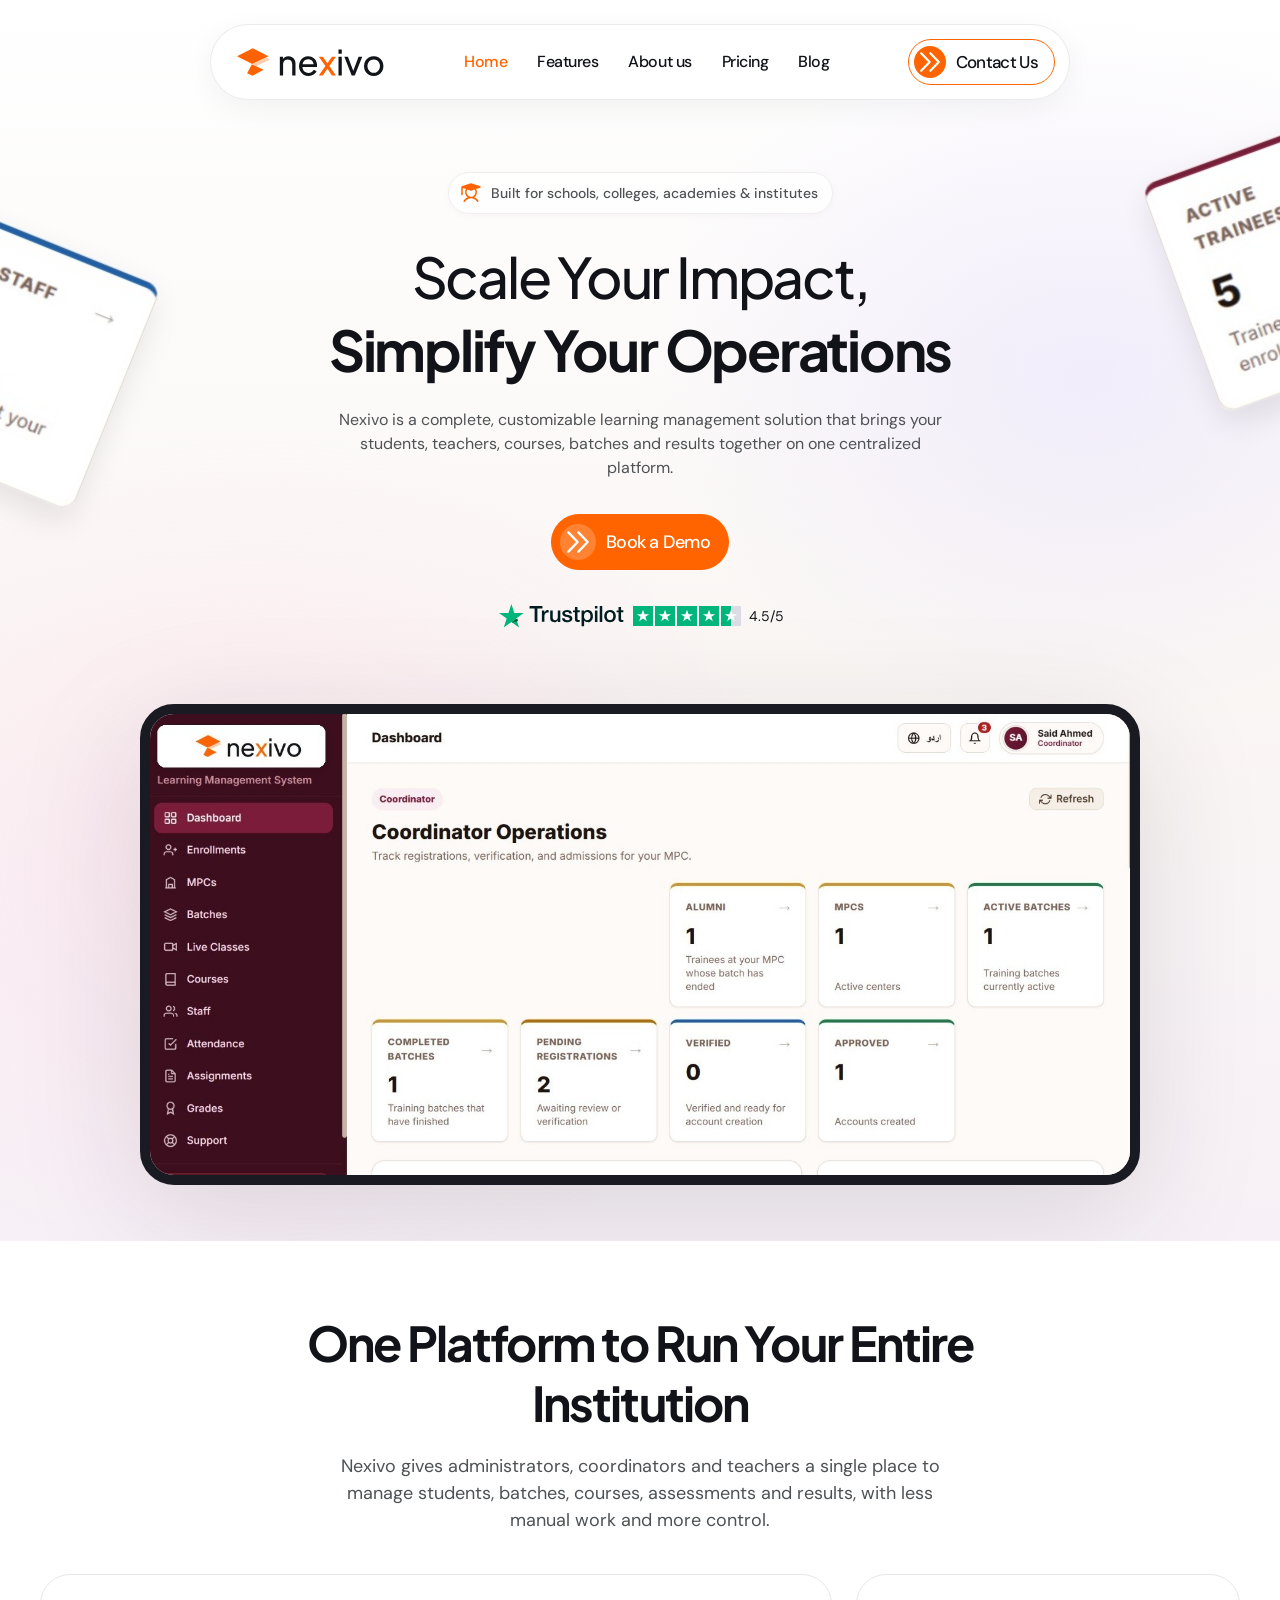
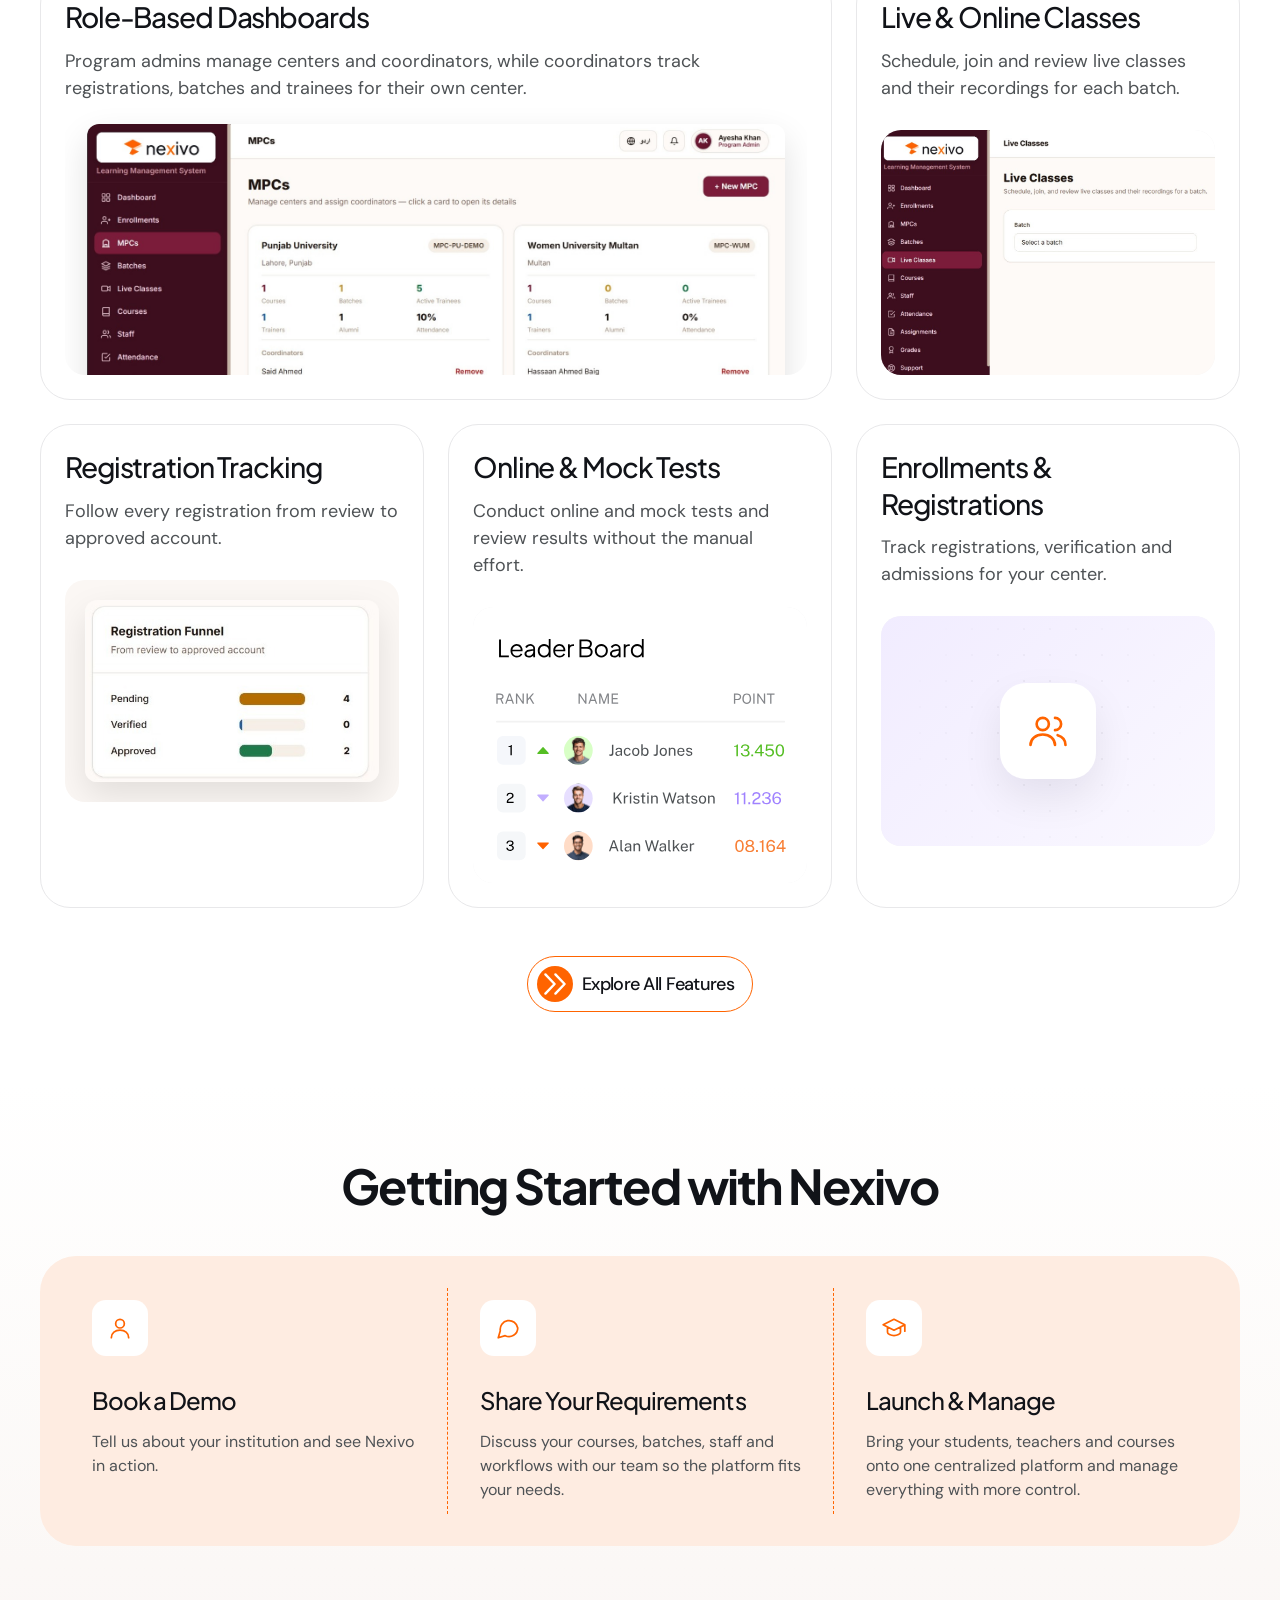
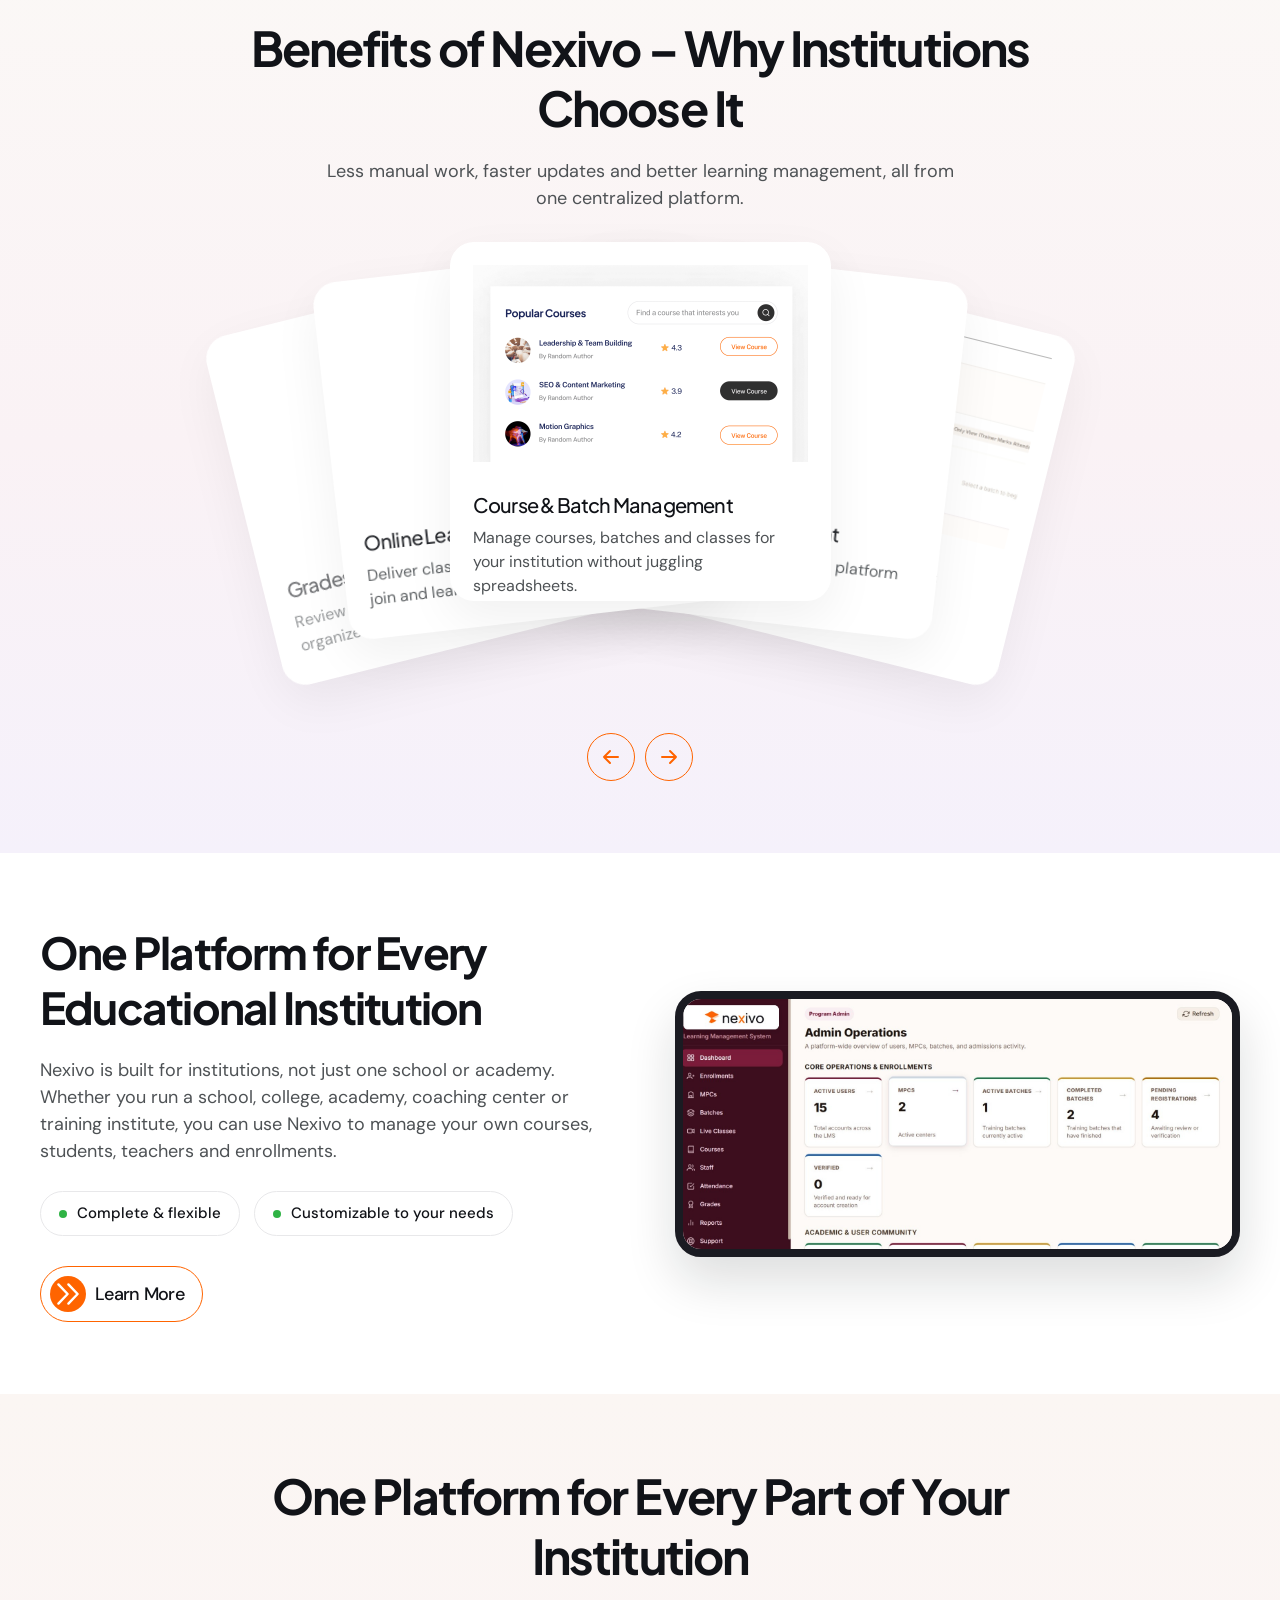
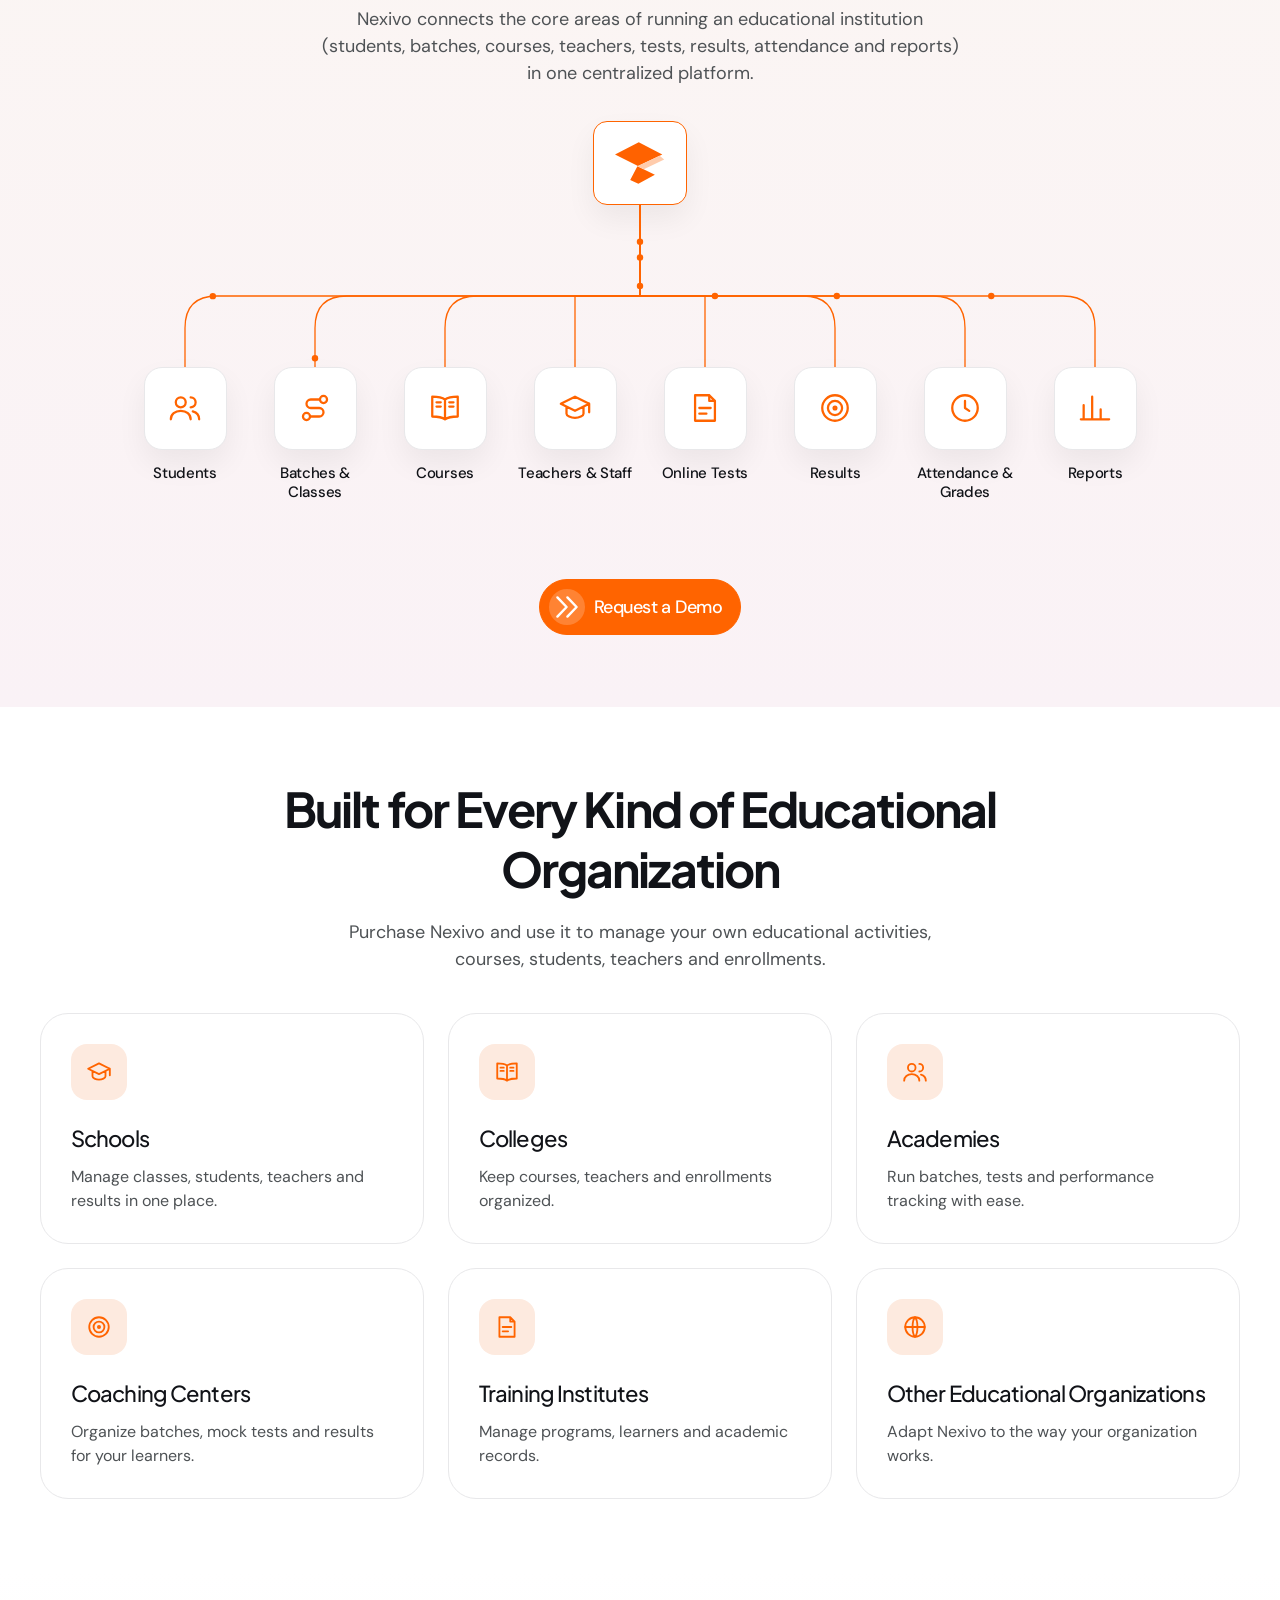
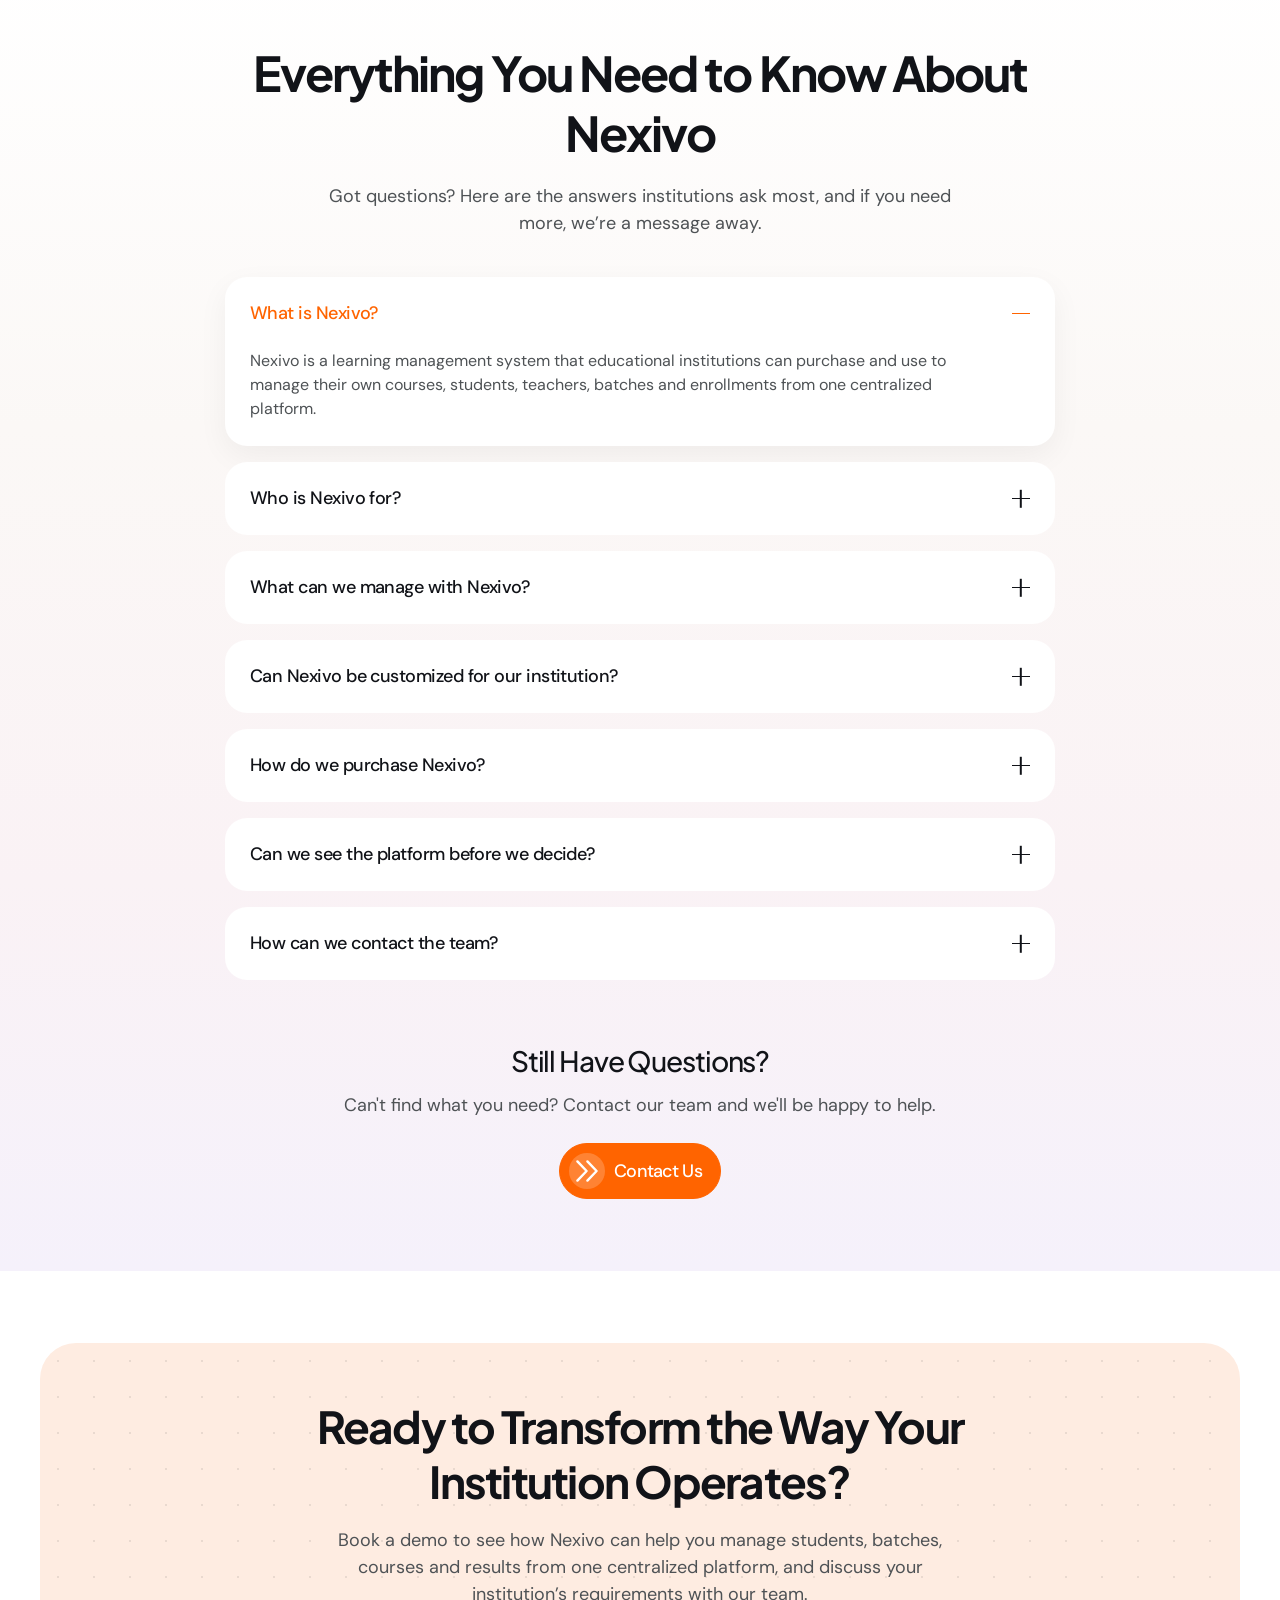
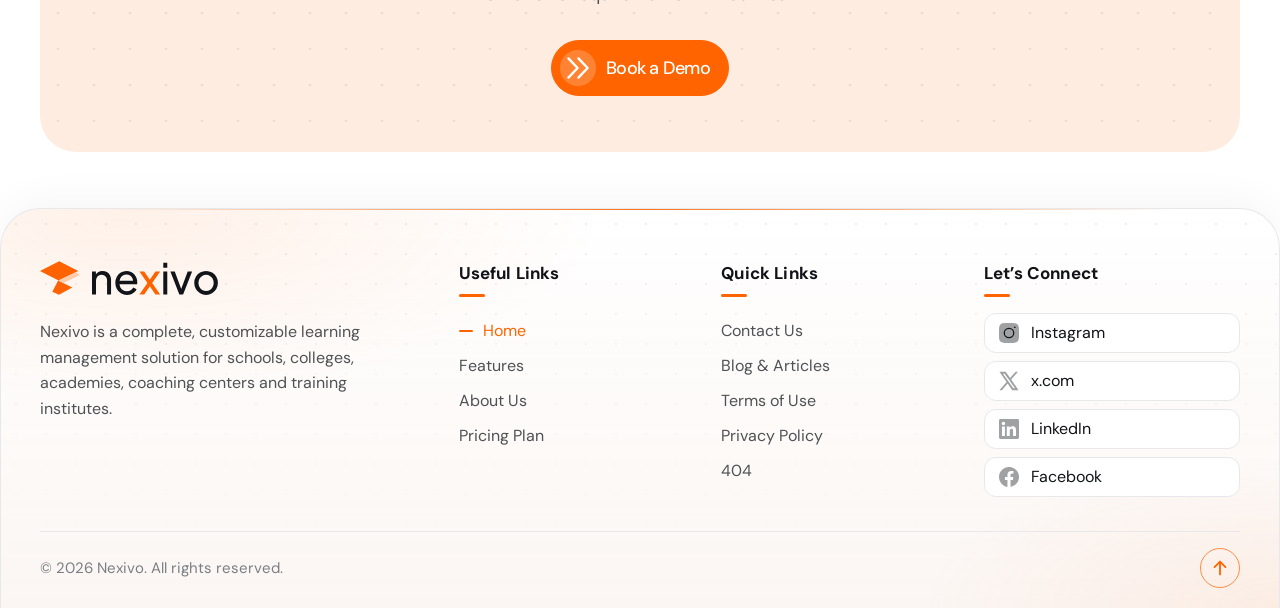
==== index.html @ 145646a5 "Nexivo: initial commit of the complete website Static marketing site for Nexivo (learning management" ====
<!doctype html>
<html lang="en"><head><meta charset="utf-8"><meta name="viewport" content="width=device-width,initial-scale=1">
<title>Nexivo – Learning Management System for Educational Institutions</title><meta name="description" content="Nexivo is a complete, customizable learning management solution for schools, colleges, academies, coaching centers and training institutes.">
<link rel="icon" href="assets/img/t5WQFF2XCSLbSkYCLJ6KuIdgEk.png">
<link rel="preload" href="assets/fonts/PlusJakartaSans.woff2" as="font" type="font/woff2" crossorigin>
<link rel="preload" href="assets/fonts/DMSans.woff2" as="font" type="font/woff2" crossorigin>
<link rel="stylesheet" href="css/style.css?v=1793197718"></head><body>
<header class="nav"><div class="nav-in">
<a class="logo" href="index.html" aria-label="Nexivo home"><img src="assets/img/nexivo-logo.svg" alt="Nexivo"  loading="lazy" decoding="async" style="height:28px"></a>
<nav class="menu" aria-label="Main"><a href="index.html" class="on">Home</a><a href="features.html" class="">Features</a><a href="about-us.html" class="">About us</a><a href="pricing.html" class="">Pricing</a><a href="blog.html" class="">Blog</a></nav>
<a class="btn btn-line btn-sm" href="contact-us.html"><span class="ic"><svg viewBox="2 2 12 12" fill="none" stroke="currentColor" stroke-width="1.2" stroke-linecap="round" stroke-linejoin="round"><path d="M3.2 3.2L7.8 8l-4.6 4.8M8.2 3.2L12.8 8l-4.6 4.8"/></svg></span><span class="lb">Contact Us</span></a>
<button class="burger" aria-label="Menu"><i></i><i></i><i></i></button></div></header>
<div class="mobile-menu"><a href="index.html">Home</a><a href="features.html">Features</a><a href="about-us.html">About us</a><a href="pricing.html">Pricing</a><a href="blog.html">Blog</a><a href="contact-us.html">Contact Us</a></div>
<main><section class="hero" style="padding-bottom:56px"><div class="bg-glow"></div>
<div class="float pf" aria-hidden="true"><img src="assets/img/card-staff.png" alt=""  loading="lazy" decoding="async" width=222 height=203 loading="eager"></div><div class="float ts" aria-hidden="true"><img src="assets/img/card-trainees.png" alt=""  loading="lazy" decoding="async" width=222 height=203 loading="eager"></div><div class="wrap" style="position:relative">
<div class="badge rv"><img src="assets/img/Gk7czzm7cwOzEeLGbWAxjNCKvhU.svg" alt=""  loading="lazy" decoding="async" >Built for schools, colleges, academies &amp; institutes</div>
<h1 class="h1 rv" style="--d:.08s">Scale Your Impact, <b>Simplify Your Operations</b></h1>
<p class="lead rv" style="--d:.16s">Nexivo is a complete, customizable learning management solution that brings your students, teachers, courses, batches and results together on one centralized platform.</p>
<a class="btn btn-fill rv" style="--d:.24s" href="contact-us.html"><span class="ic"><svg viewBox="2 2 12 12" fill="none" stroke="currentColor" stroke-width="1.2" stroke-linecap="round" stroke-linejoin="round"><path d="M3.2 3.2L7.8 8l-4.6 4.8M8.2 3.2L12.8 8l-4.6 4.8"/></svg></span><span class="lb">Book a Demo</span></a>
<div class="rate rv" style="--d:.3s"><div class="src"><img src="assets/img/YJtCU47chVmQ3xPPhIETzVubg.svg" alt="Trustpilot"  loading="lazy" decoding="async" ><span class="tp-stars" role="img" aria-label="Rated 4.5 out of 5"><svg viewBox="0 0 24 24" width="20" height="20" aria-hidden="true"><rect width="24" height="24" fill="#00B67A"/><path fill="#fff" d="M12 4.6l1.9 5.2h5.5l-4.5 3.2 1.7 5.3L12 15.1l-4.6 3.2 1.7-5.3-4.5-3.2h5.5z"/></svg><svg viewBox="0 0 24 24" width="20" height="20" aria-hidden="true"><rect width="24" height="24" fill="#00B67A"/><path fill="#fff" d="M12 4.6l1.9 5.2h5.5l-4.5 3.2 1.7 5.3L12 15.1l-4.6 3.2 1.7-5.3-4.5-3.2h5.5z"/></svg><svg viewBox="0 0 24 24" width="20" height="20" aria-hidden="true"><rect width="24" height="24" fill="#00B67A"/><path fill="#fff" d="M12 4.6l1.9 5.2h5.5l-4.5 3.2 1.7 5.3L12 15.1l-4.6 3.2 1.7-5.3-4.5-3.2h5.5z"/></svg><svg viewBox="0 0 24 24" width="20" height="20" aria-hidden="true"><rect width="24" height="24" fill="#00B67A"/><path fill="#fff" d="M12 4.6l1.9 5.2h5.5l-4.5 3.2 1.7 5.3L12 15.1l-4.6 3.2 1.7-5.3-4.5-3.2h5.5z"/></svg><svg viewBox="0 0 24 24" width="20" height="20" aria-hidden="true"><rect width="24" height="24" fill="#DCDCE6"/><rect width="12" height="24" fill="#00B67A"/><path fill="#fff" d="M12 4.6l1.9 5.2h5.5l-4.5 3.2 1.7 5.3L12 15.1l-4.6 3.2 1.7-5.3-4.5-3.2h5.5z"/></svg></span><span>4.5/5</span></div></div>
<div class="hero-visual rv rv-s" style="--d:.35s;margin-top:76px">
<div class="dash devframe"><img src="assets/img/nexivo-app-hero.jpg" alt="Nexivo coordinator dashboard"  loading="lazy" decoding="async" width=1592 height=750 loading="eager"></div>
</div></div></section><section class="sec"><div class="wrap"><div class="sec-head rv"><h2 class="h2">One Platform to Run Your Entire Institution</h2>
<p>Nexivo gives administrators, coordinators and teachers a single place to manage students, batches, courses, assessments and results, with less manual work and more control.</p></div>
<div class="bento">
<article class="fcard wide span-4 rv" style="display:flex;flex-direction:column;padding-right:24px"><div><h3>Role-Based Dashboards</h3><p>Program admins manage centers and coordinators, while coordinators track registrations, batches and trainees for their own center.</p></div>
<div class="shot dots wshot"><img src="assets/img/nexivo-mpcs.jpg" alt="Nexivo MPCs management screen"  loading="lazy" decoding="async" style="border-radius:12px 12px 0 0;box-shadow:0 14px 34px rgba(0,0,0,.12)"></div></article>
<article class="fcard span-2 rv" style="--d:.1s"><h3>Live &amp; Online Classes</h3><p>Schedule, join and review live classes and their recordings for each batch.</p><div class="shot"><img src="assets/img/nexivo-live.jpg" alt="Nexivo live classes screen"  loading="lazy" decoding="async" style="border-radius:14px"></div></article>
<article class="fcard span-2 rv"><h3>Registration Tracking</h3><p>Follow every registration from review to approved account.</p><div class="shot" style="display:grid;place-items:center;background:#fbf7f4;padding:20px"><img src="assets/img/nexivo-analytics-card.jpg" alt="Nexivo registration funnel"  loading="lazy" decoding="async" style="width:100%;border-radius:12px;box-shadow:0 14px 34px rgba(0,0,0,.10)"></div></article>
<article class="fcard span-2 rv" style="--d:.1s"><h3>Online &amp; Mock Tests</h3><p>Conduct online and mock tests and review results without the manual effort.</p><div class="shot"><img src="assets/img/oLnsEYtoZGWR36JYDNFRloPgYg.svg" alt="Test results"  loading="lazy" decoding="async" ></div></article>
<article class="fcard span-2 rv" style="--d:.2s"><h3>Enrollments &amp; Registrations</h3><p>Track registrations, verification and admissions for your center.</p><div class="shot" style="padding:0;overflow:hidden"><div class="vpanel h2"><span class="vp-tile"><svg viewBox="0 0 24 24"><circle cx="9" cy="8" r="3.5"/><path d="M2 20c0-3.5 3-6 7-6s7 2.5 7 6M16 4.5a3.5 3.5 0 010 7M22 20c0-2.8-1.8-4.8-4.5-5.6"/></svg></span></div></div></article>
</div><div class="center-cta rv"><a class="btn btn-line" href="features.html"><span class="ic"><svg viewBox="2 2 12 12" fill="none" stroke="currentColor" stroke-width="1.2" stroke-linecap="round" stroke-linejoin="round"><path d="M3.2 3.2L7.8 8l-4.6 4.8M8.2 3.2L12.8 8l-4.6 4.8"/></svg></span><span class="lb">Explore All Features</span></a></div></div></section><section class="sec grad-bg"><div class="wrap"><div class="sec-head rv"><h2 class="h2">Getting Started with Nexivo</h2></div>
<div class="steps rv">
<div class="step"><div class="ico"><svg viewBox="0 0 24 24"><circle cx="12" cy="8" r="4"/><path d="M4 21c0-4.4 3.6-7 8-7s8 2.6 8 7"/></svg></div><h3>Book a Demo</h3><p>Tell us about your institution and see Nexivo in action.</p></div>
<div class="step"><div class="ico"><svg viewBox="0 0 24 24"><path d="M21 12a8 8 0 01-11.6 7.1L3 21l1.9-6.4A8 8 0 1121 12z"/></svg></div><h3>Share Your Requirements</h3><p>Discuss your courses, batches, staff and workflows with our team so the platform fits your needs.</p></div>
<div class="step"><div class="ico"><svg viewBox="0 0 24 24"><path d="M2 9l10-5 10 5-10 5zM6 11.5V16c0 1.5 3 3 6 3s6-1.5 6-3v-4.5M22 9v6"/></svg></div><h3>Launch &amp; Manage</h3><p>Bring your students, teachers and courses onto one centralized platform and manage everything with more control.</p></div></div></div>
<div class="wrap" style="margin-top:72px"><div class="sec-head rv" style="margin-bottom:30px"><h2 class="h2">Benefits of Nexivo – Why Institutions Choose It</h2>
<p>Less manual work, faster updates and better learning management, all from one centralized platform.</p></div>
<div class="stack rv">
<div class="scard"><div class="im"><img src="assets/img/zDhZ8KbeQ6qGAA2YvwrRXLgPItM.png" alt="Course management"  loading="lazy" decoding="async" ></div><h3>Course &amp; Batch Management</h3><p>Manage courses, batches and classes for your institution without juggling spreadsheets.</p></div>
<div class="scard"><div class="im"><img src="assets/img/nexivo-staff.jpg" alt="Nexivo staff management screen"  loading="lazy" decoding="async" ></div><h3>Teacher &amp; Staff Management</h3><p>Manage coordinators, trainers and platform roles from one screen.</p></div>
<div class="scard"><div class="im"><img src="assets/img/nexivo-attendance.jpg" alt="Nexivo attendance screen"  loading="lazy" decoding="async" ></div><h3>Organized Attendance Records</h3><p>Review batch session attendance and records without the paperwork.</p></div>
<div class="scard"><div class="im"><img src="assets/img/nexivo-grades.jpg" alt="Nexivo grades screen"  loading="lazy" decoding="async" ></div><h3>Grades &amp; Results</h3><p>Review and assign grades and keep results organized for every trainee.</p></div>
<div class="scard"><div class="im"><img src="assets/img/mSuIihpnxSuTCdnMzttcEpKMp2c.png" alt="Online class"  loading="lazy" decoding="async" ></div><h3>Online Learning &amp; Live Classes</h3><p>Deliver classes online so your learners can join and learn from anywhere.</p></div></div>
<div class="arrows rv"><button class="arr prev" aria-label="Previous"><svg viewBox="0 0 24 24" fill="none" stroke="currentColor" stroke-width="2" stroke-linecap="round" stroke-linejoin="round"><path d="M19 12H5M11 6l-6 6 6 6"/></svg></button><button class="arr next" aria-label="Next"><svg viewBox="0 0 24 24" fill="none" stroke="currentColor" stroke-width="2" stroke-linecap="round" stroke-linejoin="round"><path d="M5 12h14M13 6l6 6-6 6"/></svg></button></div></div></section><section class="sec"><div class="wrap"><div class="about">
<div class="rv rv-l"><h2 class="h2" style="font-size:44px">One Platform for Every Educational Institution</h2>
<p>Nexivo is built for institutions, not just one school or academy. Whether you run a school, college, academy, coaching center or training institute, you can use Nexivo to manage your own courses, students, teachers and enrollments.</p>
<div class="pills"><span class="pill"><i></i>Complete &amp; flexible</span><span class="pill"><i></i>Customizable to your needs</span></div>
<a class="btn btn-line" href="about-us.html"><span class="ic"><svg viewBox="2 2 12 12" fill="none" stroke="currentColor" stroke-width="1.2" stroke-linecap="round" stroke-linejoin="round"><path d="M3.2 3.2L7.8 8l-4.6 4.8M8.2 3.2L12.8 8l-4.6 4.8"/></svg></span><span class="lb">Learn More</span></a></div>
<div class="photo rv rv-r" style="aspect-ratio:auto;border:8px solid #1a1b22;border-radius:26px;box-shadow:0 24px 50px rgba(17,19,24,.14);background:#fff"><img src="assets/img/nexivo-admin.jpg" alt="Nexivo admin operations dashboard"  loading="lazy" decoding="async" width=1592 height=724 style="height:auto"></div></div></div></section><section class="sec integ"><div class="wrap"><div class="sec-head rv" style="margin-bottom:10px"><h2 class="h2">One Platform for Every Part of Your Institution</h2>
<p>Nexivo connects the core areas of running an educational institution (students, batches, courses, teachers, tests, results, attendance and reports) in one centralized platform.</p></div>
<div class="tree rv"><div class="tree-stage"><div class="hub"><img src="assets/img/nexivo-icon.svg" alt="Nexivo"  loading="lazy" decoding="async" ></div>
<svg class="tlines" viewBox="0 0 1000 162" width="1000" height="162" aria-hidden="true"><path class="tl" pathLength="1" d="M500 0V91H77Q45 91 45 123V162"/><path class="tl" pathLength="1" d="M500 0V91H207Q175 91 175 123V162"/><path class="tl" pathLength="1" d="M500 0V91H337Q305 91 305 123V162"/><path class="tl" pathLength="1" d="M500 0V91H435V162"/><path class="tl" pathLength="1" d="M500 0V91H565V162"/><path class="tl" pathLength="1" d="M500 0V91H663Q695 91 695 123V162"/><path class="tl" pathLength="1" d="M500 0V91H793Q825 91 825 123V162"/><path class="tl" pathLength="1" d="M500 0V91H923Q955 91 955 123V162"/><circle r="3.2" fill="#ff6400"><animateMotion dur="3.6s" begin="-0.00s" repeatCount="indefinite" path="M500 0V91H77Q45 91 45 123V162"/></circle><circle r="3.2" fill="#ff6400"><animateMotion dur="3.6s" begin="-0.45s" repeatCount="indefinite" path="M500 0V91H207Q175 91 175 123V162"/></circle><circle r="3.2" fill="#ff6400"><animateMotion dur="3.6s" begin="-0.90s" repeatCount="indefinite" path="M500 0V91H337Q305 91 305 123V162"/></circle><circle r="3.2" fill="#ff6400"><animateMotion dur="3.6s" begin="-1.35s" repeatCount="indefinite" path="M500 0V91H435V162"/></circle><circle r="3.2" fill="#ff6400"><animateMotion dur="3.6s" begin="-1.80s" repeatCount="indefinite" path="M500 0V91H565V162"/></circle><circle r="3.2" fill="#ff6400"><animateMotion dur="3.6s" begin="-2.25s" repeatCount="indefinite" path="M500 0V91H663Q695 91 695 123V162"/></circle><circle r="3.2" fill="#ff6400"><animateMotion dur="3.6s" begin="-2.70s" repeatCount="indefinite" path="M500 0V91H793Q825 91 825 123V162"/></circle><circle r="3.2" fill="#ff6400"><animateMotion dur="3.6s" begin="-3.15s" repeatCount="indefinite" path="M500 0V91H923Q955 91 955 123V162"/></circle></svg><div class="tn" style="left:3.5px"><div class="tt"><svg viewBox="0 0 24 24"><circle cx="9" cy="8" r="3.5"/><path d="M2 20c0-3.5 3-6 7-6s7 2.5 7 6M16 4.5a3.5 3.5 0 010 7M22 20c0-2.8-1.8-4.8-4.5-5.6"/></svg></div><span>Students</span></div><div class="tn" style="left:133.5px"><div class="tt"><svg viewBox="0 0 24 24"><circle cx="6" cy="18" r="2.5"/><circle cx="18" cy="6" r="2.5"/><path d="M8.5 18H15a3 3 0 000-6H9a3 3 0 010-6h6.5"/></svg></div><span>Batches & Classes</span></div><div class="tn" style="left:263.5px"><div class="tt"><svg viewBox="0 0 24 24"><path d="M12 6c-2-1.5-5-2-9-2v14c4 0 7 .5 9 2 2-1.5 5-2 9-2V4c-4 0-7 .5-9 2zM12 6v14M6 8h3M6 11h3M15 8h3M15 11h3"/></svg></div><span>Courses</span></div><div class="tn" style="left:393.5px"><div class="tt"><svg viewBox="0 0 24 24"><path d="M2 9l10-5 10 5-10 5zM6 11.5V16c0 1.5 3 3 6 3s6-1.5 6-3v-4.5M22 9v6"/></svg></div><span>Teachers & Staff</span></div><div class="tn" style="left:523.5px"><div class="tt"><svg viewBox="0 0 24 24"><path d="M5 3h10l4 4v14H5zM15 3v4h4M8 12h8M8 16h5"/></svg></div><span>Online Tests</span></div><div class="tn" style="left:653.5px"><div class="tt"><svg viewBox="0 0 24 24"><circle cx="12" cy="12" r="9"/><circle cx="12" cy="12" r="5"/><circle cx="12" cy="12" r="1"/></svg></div><span>Results</span></div><div class="tn" style="left:783.5px"><div class="tt"><svg viewBox="0 0 24 24"><circle cx="12" cy="12" r="9"/><path d="M12 7v5l3 2"/></svg></div><span>Attendance & Grades</span></div><div class="tn" style="left:913.5px"><div class="tt"><svg viewBox="0 0 24 24"><path d="M4 20V10M10 20V4M16 20v-7M22 20H2"/></svg></div><span>Reports</span></div></div></div>
<div class="center-cta rv"><a class="btn btn-fill" href="contact-us.html"><span class="ic"><svg viewBox="2 2 12 12" fill="none" stroke="currentColor" stroke-width="1.2" stroke-linecap="round" stroke-linejoin="round"><path d="M3.2 3.2L7.8 8l-4.6 4.8M8.2 3.2L12.8 8l-4.6 4.8"/></svg></span><span class="lb">Request a Demo</span></a></div></div></section><section class="sec"><div class="wrap"><div class="sec-head rv"><h2 class="h2">Built for Every Kind of Educational Organization</h2>
<p>Purchase Nexivo and use it to manage your own educational activities, courses, students, teachers and enrollments.</p></div><div class="frow"><article class="fbox rv" style="--d:0.0s"><div class="ico"><svg viewBox="0 0 24 24"><path d="M2 9l10-5 10 5-10 5zM6 11.5V16c0 1.5 3 3 6 3s6-1.5 6-3v-4.5M22 9v6"/></svg></div><h3>Schools</h3><p>Manage classes, students, teachers and results in one place.</p></article><article class="fbox rv" style="--d:0.08s"><div class="ico"><svg viewBox="0 0 24 24"><path d="M12 6c-2-1.5-5-2-9-2v14c4 0 7 .5 9 2 2-1.5 5-2 9-2V4c-4 0-7 .5-9 2zM12 6v14M6 8h3M6 11h3M15 8h3M15 11h3"/></svg></div><h3>Colleges</h3><p>Keep courses, teachers and enrollments organized.</p></article><article class="fbox rv" style="--d:0.16s"><div class="ico"><svg viewBox="0 0 24 24"><circle cx="9" cy="8" r="3.5"/><path d="M2 20c0-3.5 3-6 7-6s7 2.5 7 6M16 4.5a3.5 3.5 0 010 7M22 20c0-2.8-1.8-4.8-4.5-5.6"/></svg></div><h3>Academies</h3><p>Run batches, tests and performance tracking with ease.</p></article><article class="fbox rv" style="--d:0.0s"><div class="ico"><svg viewBox="0 0 24 24"><circle cx="12" cy="12" r="9"/><circle cx="12" cy="12" r="5"/><circle cx="12" cy="12" r="1"/></svg></div><h3>Coaching Centers</h3><p>Organize batches, mock tests and results for your learners.</p></article><article class="fbox rv" style="--d:0.08s"><div class="ico"><svg viewBox="0 0 24 24"><path d="M5 3h10l4 4v14H5zM15 3v4h4M8 12h8M8 16h5"/></svg></div><h3>Training Institutes</h3><p>Manage programs, learners and academic records.</p></article><article class="fbox rv" style="--d:0.16s"><div class="ico"><svg viewBox="0 0 24 24"><circle cx="12" cy="12" r="9"/><path d="M3 12h18M12 3c3 3 3 15 0 18M12 3c-3 3-3 15 0 18"/></svg></div><h3>Other Educational Organizations</h3><p>Adapt Nexivo to the way your organization works.</p></article></div></div></section><section class="sec grad-bg"><div class="wrap"><div class="sec-head rv"><h2 class="h2">Everything You Need to Know About Nexivo</h2>
<p>Got questions? Here are the answers institutions ask most, and if you need more, we’re a message away.</p></div>
<div class="faq"><div class="qa open rv" style="--d:0.0s"><button aria-expanded="true">What is Nexivo?<span class="pm"></span></button><div class="ans"><div><p>Nexivo is a learning management system that educational institutions can purchase and use to manage their own courses, students, teachers, batches and enrollments from one centralized platform.</p></div></div></div><div class="qa rv" style="--d:0.05s"><button aria-expanded="false">Who is Nexivo for?<span class="pm"></span></button><div class="ans"><div><p>Schools, colleges, academies, coaching centers, training institutes and other educational organizations. Each institution uses Nexivo to manage its own educational activities.</p></div></div></div><div class="qa rv" style="--d:0.1s"><button aria-expanded="false">What can we manage with Nexivo?<span class="pm"></span></button><div class="ans"><div><p>Student management, batch and class management, courses, teachers and staff, online and mock tests, results and performance tracking, attendance, grades and organized academic records, all from one dashboard.</p></div></div></div><div class="qa rv" style="--d:0.15000000000000002s"><button aria-expanded="false">Can Nexivo be customized for our institution?<span class="pm"></span></button><div class="ans"><div><p>Nexivo is designed to be flexible. Book a demo and tell us about your requirements, and our team will discuss how the platform can fit the way your institution works.</p></div></div></div><div class="qa rv" style="--d:0.2s"><button aria-expanded="false">How do we purchase Nexivo?<span class="pm"></span></button><div class="ans"><div><p>Get in touch through the contact page to book a demo. Once we understand your requirements, our team will walk you through the next steps to get your institution started.</p></div></div></div><div class="qa rv" style="--d:0.25s"><button aria-expanded="false">Can we see the platform before we decide?<span class="pm"></span></button><div class="ans"><div><p>Yes. Book a demo and we will show you the platform and answer your questions.</p></div></div></div><div class="qa rv" style="--d:0.30000000000000004s"><button aria-expanded="false">How can we contact the team?<span class="pm"></span></button><div class="ans"><div><p>Use the contact page to send us your questions or request a demo, and our team will get back to you.</p></div></div></div></div><div class="faq-more rv"><h3>Still Have Questions?</h3><p>Can't find what you need? Contact our team and we'll be happy to help.</p>
<a class="btn btn-fill" href="contact-us.html"><span class="ic"><svg viewBox="2 2 12 12" fill="none" stroke="currentColor" stroke-width="1.2" stroke-linecap="round" stroke-linejoin="round"><path d="M3.2 3.2L7.8 8l-4.6 4.8M8.2 3.2L12.8 8l-4.6 4.8"/></svg></span><span class="lb">Contact Us</span></a></div></div></section><section class="sec" style="padding-bottom:0"><div class="cta"><div class="cta-box rv">
<h2>Ready to Transform the Way Your Institution Operates?</h2>
<p>Book a demo to see how Nexivo can help you manage students, batches, courses and results from one centralized platform, and discuss your institution’s requirements with our team.</p>
<a class="btn btn-fill" href="contact-us.html"><span class="ic"><svg viewBox="2 2 12 12" fill="none" stroke="currentColor" stroke-width="1.2" stroke-linecap="round" stroke-linejoin="round"><path d="M3.2 3.2L7.8 8l-4.6 4.8M8.2 3.2L12.8 8l-4.6 4.8"/></svg></span><span class="lb">Book a Demo</span></a>
</div></div></section></main>
<footer class="foot" id="top-footer"><div class="wrap"><div class="foot-top">
<div class="fb rv"><a class="logo" href="index.html"><img src="assets/img/nexivo-logo.svg" alt="Nexivo"  loading="lazy" decoding="async" ></a>
<p>Nexivo is a complete, customizable learning management solution for schools, colleges, academies, coaching centers and training institutes.</p></div>
<div class="rv" style="--d:.08s"><h4>Useful Links</h4><ul><li><a href="index.html" class="on">Home</a></li><li><a href="features.html" class="">Features</a></li><li><a href="about-us.html" class="">About Us</a></li><li><a href="pricing.html" class="">Pricing Plan</a></li></ul></div>
<div class="rv" style="--d:.16s"><h4>Quick Links</h4><ul><li><a href="contact-us.html" class="">Contact Us</a></li><li><a href="blog.html" class="">Blog & Articles</a></li><li><a href="terms-of-use.html" class="">Terms of Use</a></li><li><a href="privacy-policy.html" class="">Privacy Policy</a></li><li><a href="404.html" class="">404</a></li></ul></div>
<div class="rv" style="--d:.24s"><h4>Let’s Connect</h4><ul class="soc"><li><a href="#" aria-label="Instagram"><img src="assets/img/gN3zRJ2if0XmUwlsvkjmn3Qb0.svg" alt=""  width=20 height=20 loading="lazy" decoding="async" >Instagram</a></li><li><a href="#" aria-label="x.com"><img src="assets/img/qFQLrwy2LQwiQsYewoLRIvcwCgU.svg" alt=""  width=20 height=20 loading="lazy" decoding="async" >x.com</a></li><li><a href="#" aria-label="LinkedIn"><img src="assets/img/DVeOb1eqYJJ5sqZqpBb42ALKE.svg" alt=""  width=20 height=20 loading="lazy" decoding="async" >LinkedIn</a></li><li><a href="#" aria-label="Facebook"><img src="assets/img/Y5nB02Dtnt6itSCLVH7ugawaGIE.svg" alt=""  width=20 height=20 loading="lazy" decoding="async" >Facebook</a></li></ul></div></div>
<div class="foot-bar rv" style="--d:.3s"><p>© 2026 Nexivo. All rights reserved.</p>
<a class="totop" href="#" aria-label="Back to top"><svg viewBox="0 0 24 24" fill="none" stroke="currentColor" stroke-width="2" stroke-linecap="round" stroke-linejoin="round"><path d="M12 19V5M6 11l6-6 6 6"/></svg></a></div></div></footer>
<script src="js/main.js?v=1793197718"></script></body></html>
---- css/style.css ----
@font-face{font-family:"Plus Jakarta Sans";src:url(../assets/fonts/PlusJakartaSans.woff2) format("woff2");font-weight:200 800;font-display:swap}
@font-face{font-family:"DM Sans";src:url(../assets/fonts/DMSans.woff2) format("woff2");font-weight:100 1000;font-display:swap}

:root{
  --ink:#111318;--gray:#4e5255;--muted:#7b7f84;--orange:#ff6400;--orange-soft:#fdeadf;--peach:#feece1;
  --line:#e8e8ea;--white:#fff;--dark:#14151b;
  --head:"Plus Jakarta Sans",sans-serif;--body:"DM Sans",sans-serif;
  --ease:cubic-bezier(.44,0,.56,1);
}
*{box-sizing:border-box;margin:0;padding:0}
html{overflow-x:clip;scroll-behavior:smooth;-webkit-text-size-adjust:100%}
body{font-family:var(--body);color:var(--ink);background:#fff;font-size:18px;line-height:1.5;overflow-x:hidden}
img,svg{display:block;max-width:100%}
a{color:inherit;text-decoration:none}
button,input,select,textarea{font:inherit;color:inherit}
ul{list-style:none}
.wrap{width:100%;max-width:1264px;margin:0 auto;padding:0 32px}

/* ---------- type ---------- */
h1,h2,h3,h4{font-family:var(--head);font-weight:500;letter-spacing:-.04em;color:var(--ink)}
.h1{font-size:56px;line-height:1.3}
.h1 b{font-weight:700;display:block}
.h2{font-size:48px;line-height:1.25;font-weight:700}
.h3{font-size:28px;line-height:1.3;font-weight:500}
.lead{font-size:18px;line-height:1.5;color:var(--gray);max-width:640px;margin:0 auto}
.center{text-align:center}
.grad-bg{background:linear-gradient(180deg,#fff 0%,#fbf8f6 35%,#faf2f5 70%,#f5f1fb 100%)}

/* ---------- header ---------- */
.nav{position:fixed;top:24px;left:0;right:0;z-index:50;display:flex;justify-content:center;padding:0 16px;transition:transform .45s var(--ease)}
.nav.hide{transform:translateY(-140%)}
.nav-in{display:flex;align-items:center;justify-content:space-between;width:100%;max-width:860px;height:76px;padding:0 14px 0 26px;border-radius:100px;background:rgba(255,255,255,.82);backdrop-filter:blur(14px);-webkit-backdrop-filter:blur(14px);border:1px solid rgba(232,232,234,.9);box-shadow:0 8px 30px rgba(17,19,24,.05)}
.logo img{height:28px;width:auto}
.menu{display:flex;gap:30px}
.menu a{font-size:16px;font-weight:500;letter-spacing:-.03em;color:var(--ink);position:relative;transition:color .25s}
.menu a:hover,.menu a.on{color:var(--orange)}
.burger{display:none;width:44px;height:44px;border-radius:50%;border:1px solid var(--line);background:#fff;cursor:pointer;align-items:center;justify-content:center;flex-direction:column;gap:5px}
.burger i{display:block;width:18px;height:2px;background:var(--ink);border-radius:2px;transition:transform .3s,opacity .3s}
.burger.open i:nth-child(1){transform:translateY(7px) rotate(45deg)}
.burger.open i:nth-child(2){opacity:0}
.burger.open i:nth-child(3){transform:translateY(-7px) rotate(-45deg)}
.mobile-menu{position:fixed;inset:0;z-index:40;background:rgba(255,255,255,.97);display:flex;flex-direction:column;align-items:center;justify-content:center;gap:26px;opacity:0;pointer-events:none;transition:opacity .3s}
.mobile-menu.open{opacity:1;pointer-events:auto}
.mobile-menu a{font-family:var(--head);font-size:28px;font-weight:500;letter-spacing:-.04em}

/* ---------- buttons ---------- */
/* Hover: the orange circle glides from the left edge to the right edge while the label slides the other way,
   background/border/text colours cross-fade. Un-hover plays the exact reverse (same duration + easing). */
.btn{--c:36px;--o:10px;--g:8px;--pr:18px;--t:.4s;position:relative;display:inline-flex;align-items:center;height:56px;padding:0 var(--pr) 0 calc(var(--o) + var(--c) + var(--g));border-radius:100px;border:1.5px solid var(--orange);background:#fff;color:var(--ink);font-size:18px;font-weight:500;letter-spacing:-.04em;line-height:1;cursor:pointer;overflow:hidden;white-space:nowrap;-webkit-tap-highlight-color:transparent;transition:background-color var(--t) var(--ease),border-color var(--t) var(--ease),color var(--t) var(--ease)}
.btn .ic{position:absolute;z-index:2;left:calc(var(--o) - 1.5px);top:50%;width:var(--c);height:var(--c);margin-top:calc(var(--c) / -2);border-radius:50%;display:grid;place-items:center;background:var(--orange);color:#fff;transition:left var(--t) var(--ease),background-color var(--t) var(--ease)}
.btn .ic svg{display:block;width:24px;height:24px;flex:none}
.btn .lb{display:block;transition:transform var(--t) var(--ease)}
.btn:hover .ic,.btn:focus-visible .ic{left:calc(100% + 1.5px - var(--o) - var(--c))}
.btn:hover .lb,.btn:focus-visible .lb{transform:translateX(calc(var(--pr) - var(--o) - var(--c) - var(--g)))}
.btn:focus-visible{outline:0}
.btn-line:hover,.btn-line:focus-visible{background:var(--ink);border-color:var(--ink);color:#fff}
.btn-fill{background:var(--orange);color:#fff}
.btn-fill .ic{background:rgba(255,255,255,.2)}
.btn-fill:hover,.btn-fill:focus-visible{background:var(--ink);border-color:var(--ink)}
.btn-fill:hover .ic,.btn-fill:focus-visible .ic{background:var(--orange)}
.btn-sm{--c:32px;--o:7px;--pr:16px;height:46px;font-size:17px}
.btn-sm .ic svg{width:22px;height:22px}
.btn-dark{background:var(--ink);border-color:var(--ink);color:#fff}
.btn-dark:hover{background:var(--orange);border-color:var(--orange)}
.btn-dark:hover .ic{background:var(--ink)}

/* ---------- hero ---------- */
.hero{position:relative;padding:172px 0 0;overflow:hidden;text-align:center;background:linear-gradient(180deg,#fff 0%,#faf6f4 55%,#f7f1f7 100%)}
.hero .bg-glow{position:absolute;inset:0;pointer-events:none;background:radial-gradient(60% 50% at 20% 70%,rgba(255,206,230,.35),transparent 70%),radial-gradient(50% 40% at 85% 30%,rgba(215,205,255,.3),transparent 70%)}
.badge{display:inline-flex;align-items:center;gap:8px;padding:8px 14px 8px 10px;border-radius:100px;background:rgba(255,255,255,.85);border:1px solid #f0eeee;font-size:14px;font-weight:500;color:var(--gray);box-shadow:0 2px 10px rgba(0,0,0,.03)}
.badge svg{width:24px;height:24px}
.hero h1{margin:26px auto 22px;max-width:760px}
.hero p.lead{max-width:620px;font-size:16px;color:var(--gray);margin-bottom:34px}
.rate{display:flex;justify-content:center;align-items:center;gap:22px;margin-top:34px;font-size:14px;color:var(--ink)}
.rate .src{display:flex;align-items:center;gap:8px}
.rate .stars{display:flex;gap:3px}
.rate .stars svg{width:14px;height:14px;fill:#f5a623}
.rate .sep{width:1px;height:26px;background:#ddd}
.hero-visual{position:relative;margin:64px auto 0;max-width:1000px}
.hero-visual .dash{width:100%;border-radius:36px 36px 0 0;filter:drop-shadow(0 30px 60px rgba(17,19,24,.12))}
.float{position:absolute;left:0;top:0;z-index:4;pointer-events:none;will-change:transform;transform-origin:50% 50%}.float img{display:block;width:100%;height:auto}.float.pf{width:222px}.float.ts{width:222px}.float.ts{z-index:3}
@keyframes floaty{0%,100%{transform:translateY(0)}50%{transform:translateY(-14px)}}

/* ---------- reveal ---------- */
.rv{opacity:0;transform:translateY(40px);transition:opacity .8s var(--ease),transform .8s var(--ease);transition-delay:var(--d,0s)}
.rv.in{opacity:1;transform:none}
.rv-l{transform:translateX(-50px)}.rv-r{transform:translateX(50px)}
.rv-s{transform:scale(.94)}

/* ---------- sections ---------- */
.sec{padding:72px 0}
.sec-head{text-align:center;margin-bottom:40px}
.sec-head h2{max-width:780px;margin:0 auto 20px}
.sec-head p{color:var(--gray);max-width:640px;margin:0 auto;font-size:18px}
.card{background:#fff;border:1px solid var(--line);border-radius:36px;overflow:hidden}

/* features bento */
.bento{display:grid;grid-template-columns:repeat(6,1fr);gap:24px}
.fcard{position:relative;padding:24px;border:1px solid var(--line);border-radius:30px;background:#fff;overflow:hidden;transition:transform .45s var(--ease),box-shadow .45s var(--ease)}
.fcard:hover{transform:translateY(-6px);box-shadow:0 24px 50px rgba(17,19,24,.07)}
.fcard h3{font-size:28px;line-height:1.3;font-weight:500;margin-bottom:12px}
.fcard p{font-size:18px;color:var(--gray);line-height:1.5}
.fcard .shot{margin-top:28px;border-radius:20px;overflow:hidden;background:#f5f5f6}
.fcard .shot img{width:100%;transition:transform .6s var(--ease)}
.fcard:hover .shot img{transform:scale(1.04)}
.span-4{grid-column:span 4}.span-2{grid-column:span 2}.span-3{grid-column:span 3}
.fcard.wide{display:grid;grid-template-columns:1fr 1.15fr;gap:0 24px;align-items:center;padding-right:0}
.fcard.wide .shot{margin:0;background:none}
.dots{background-image:radial-gradient(#e2e2e4 1.2px,transparent 1.2px);background-size:16px 16px}
.center-cta{display:flex;justify-content:center;margin-top:48px}

/* steps */
.steps{display:grid;grid-template-columns:repeat(3,1fr);background:var(--peach);border-radius:36px;padding:32px 20px}
.step{padding:12px 32px;position:relative}
.step+.step{border-left:1.5px dashed var(--orange)}
.step .ico{width:56px;height:56px;border-radius:14px;background:#fff;display:grid;place-items:center;margin-bottom:26px;transition:transform .4s var(--ease)}
.step:hover .ico{transform:rotate(-8deg) scale(1.08)}
.step .ico svg{width:26px;height:26px;stroke:var(--orange);fill:none;stroke-width:1.6;stroke-linecap:round;stroke-linejoin:round}
.step h3{font-size:24px;margin-bottom:12px}
.step p{font-size:16px;color:var(--gray);line-height:1.5}

/* benefits stack carousel */
.stack{--cw:min(381px,80vw);perspective:1400px;position:relative;height:calc(var(--cw) * 1.2);max-width:1000px;margin:30px auto 0}
.scard{position:absolute;left:50%;top:0;width:var(--cw);height:calc(var(--cw) * .942);margin-left:calc(var(--cw) / -2);padding:calc(var(--cw) * .06);border-radius:calc(var(--cw) * .063);background:#fff;box-shadow:0 18px 50px rgba(17,19,24,.06);overflow:hidden;transition:transform .7s var(--ease),opacity .7s var(--ease);will-change:transform}
.scard:after{content:"";position:absolute;inset:0;background:#fff;opacity:var(--fade,0);pointer-events:none;transition:opacity .7s var(--ease)}
.scard .im img{display:block;width:100%;height:auto}
.scard h3{font-size:calc(var(--cw) * .0525);line-height:1.3;letter-spacing:-.04em;margin-top:calc(var(--cw) * .079);white-space:nowrap}
.scard p{font-size:calc(var(--cw) * .042);line-height:1.5;color:var(--gray);margin-top:calc(var(--cw) * .021)}
.arrows{display:flex;justify-content:center;gap:10px;margin-top:34px}
.arr{width:48px;height:48px;border-radius:50%;border:1.5px solid var(--orange);display:grid;place-items:center;background:transparent;color:var(--orange);cursor:pointer;transition:background-color .4s var(--ease),color .4s var(--ease),border-color .4s var(--ease)}
.arr:hover{background:var(--ink);border-color:var(--ink);color:#fff}
.arr svg{display:block;width:24px;height:24px}
.arr.solid{background:var(--orange);color:#fff}

/* about block */
.about{display:grid;grid-template-columns:1fr 1fr;gap:70px;align-items:center}
.avatars{display:flex;align-items:center;gap:12px;font-size:14px;font-weight:500;color:var(--gray);margin-bottom:22px}
.avatars img{width:32px;height:32px;border-radius:50%;margin-left:-10px;border:2px solid #fff;object-fit:cover}
.avatars img:first-child{margin-left:0}
.about h2{font-size:44px;line-height:1.25;margin-bottom:22px}
.about p{color:var(--gray)}
.pills{display:flex;gap:14px;margin:26px 0 30px;flex-wrap:wrap}
.pill{display:inline-flex;align-items:center;gap:10px;padding:10px 18px;border-radius:100px;border:1px solid var(--line);font-size:15px;font-weight:500;background:#fff}
.pill i{width:8px;height:8px;border-radius:50%;background:#2fb344}
.photo{border-radius:28px;overflow:hidden;position:relative;aspect-ratio:4/3}
.photo img{width:100%;height:100%;object-fit:cover;transition:transform .8s var(--ease)}
.photo:hover img{transform:scale(1.05)}
.stats{display:grid;grid-template-columns:repeat(4,1fr);gap:20px;margin-top:48px;text-align:center}
.stat b{display:flex;justify-content:center;align-items:baseline;font-family:var(--head);font-size:64px;font-weight:600;letter-spacing:-.05em;line-height:1}
.stat b sup{font-size:34px;color:var(--orange);margin-left:2px;top:0;vertical-align:baseline}
.stat span{display:block;margin-top:10px;color:var(--gray);font-size:18px}

/* integrations */
.integ{background:linear-gradient(180deg,#fbf6f3,#faf2f6);position:relative;overflow:hidden}
.integ-stage{position:relative;height:430px;max-width:900px;margin:30px auto 0}
.integ-stage .ic-box{position:absolute;width:84px;height:84px;border-radius:22px;background:#fff;border:1px solid var(--line);display:grid;place-items:center;box-shadow:0 14px 30px rgba(17,19,24,.06);animation:floaty 5s ease-in-out infinite}
.integ-stage .ic-box img{width:46px;height:46px;object-fit:contain}
.integ-stage .ic-box.main{width:108px;height:108px;left:50%;top:150px;margin-left:-54px;border-color:var(--orange);animation:none}

/* testimonials */
.tmarq{overflow:hidden;padding:10px 0 50px}
.ttrack{display:flex;gap:24px;width:max-content;transition:transform .7s var(--ease)}
.tcard{width:520px;flex:none;padding:28px;border-radius:24px;background:#fff;box-shadow:0 10px 36px rgba(17,19,24,.05)}
.tcard header{display:flex;align-items:center;gap:14px;margin-bottom:18px}
.tcard header img{width:48px;height:48px;border-radius:50%;object-fit:cover}
.tcard header div:not(.stars){flex:1}.tcard header .stars{flex:none}
.tcard b{display:block;font-family:var(--body);font-weight:700;font-size:16px;letter-spacing:-.02em}
.tcard small{font-size:14px;color:var(--gray)}
.tcard .stars{display:flex;gap:3px}
.tcard .stars svg{width:15px;height:15px;fill:#f5b21b}
.tcard p{font-size:16px;color:var(--gray);line-height:1.5}

/* pricing */
.toggle{display:flex;align-items:center;justify-content:center;gap:16px;margin-bottom:50px}
.seg{display:inline-flex;padding:5px;border-radius:100px;background:#fff;border:1px solid var(--line);position:relative}
.seg button{position:relative;z-index:1;border:0;background:none;height:44px;padding:0 26px;border-radius:100px;font-size:16px;font-weight:500;cursor:pointer;color:var(--ink);transition:color .3s}
.seg button.on{color:#fff}
.seg .knob{position:absolute;top:5px;left:5px;height:44px;border-radius:100px;background:var(--orange);transition:transform .4s var(--ease),width .4s var(--ease)}
.save{font-size:14px;font-weight:600;color:var(--orange);background:var(--orange-soft);padding:6px 12px;border-radius:100px}
.plans{display:grid;grid-template-columns:repeat(3,1fr);gap:24px;align-items:stretch}
.plan{padding:34px 30px;border-radius:30px;border:1px solid var(--line);background:#fff;transition:transform .45s var(--ease),box-shadow .45s var(--ease)}
.plan:hover{transform:translateY(-8px);box-shadow:0 28px 60px rgba(17,19,24,.08)}
.plan.hot{background:linear-gradient(180deg,#feeee3,#fff 70%);border-color:#f9c9a8}
.plan .nm{font-family:var(--head);font-size:22px;font-weight:600;letter-spacing:-.04em}
.plan .pr{font-family:var(--head);font-size:44px;font-weight:700;letter-spacing:-.05em;margin:14px 0 8px}
.plan .pr small{font-size:20px;font-weight:500;color:var(--gray);letter-spacing:-.03em}
.plan .ds{font-size:16px;color:var(--gray);margin-bottom:26px;min-height:48px}
.plan .btn{margin-bottom:28px}
.plan ul{display:grid;gap:14px;font-size:16px;color:var(--gray);border-top:1px solid var(--line);padding-top:26px}
.plan ul li{display:flex;gap:12px;align-items:center}
.plan ul li svg{width:16px;height:16px;flex:none;stroke:var(--orange);fill:none;stroke-width:2.4;stroke-linecap:round;stroke-linejoin:round}
.plan ul li.hd{color:var(--ink);font-weight:500}
.plans-foot{display:flex;justify-content:center;align-items:center;gap:20px;margin-top:44px;flex-wrap:wrap;font-size:18px;color:var(--gray)}
.cmp{width:100%;border-collapse:separate;border-spacing:0;border:1px solid var(--line);border-radius:28px;overflow:hidden;background:#fff}
.cmp th,.cmp td{padding:22px 28px;text-align:left;font-size:17px;border-bottom:1px solid var(--line)}
.cmp th{font-family:var(--head);font-weight:600;letter-spacing:-.03em;background:#faf7f5}
.cmp td:not(:first-child),.cmp th:not(:first-child){text-align:center}
.cmp tr:last-child td{border-bottom:0}
.cmp td:first-child{font-weight:500}
.cmp tbody tr{transition:background .25s}.cmp tbody tr:hover{background:#fff8f3}

/* faq */
.faq{max-width:830px;margin:0 auto;display:grid;gap:16px}
.qa{background:#fff;border-radius:22px;border:1px solid transparent;transition:box-shadow .3s}
.qa.open{box-shadow:0 10px 30px rgba(17,19,24,.05)}
.qa button{width:100%;display:flex;justify-content:space-between;align-items:center;gap:16px;padding:22px 24px;background:none;border:0;cursor:pointer;text-align:left;font-family:var(--body);font-size:18px;font-weight:500;letter-spacing:-.03em;transition:color .3s}
.qa.open button{color:var(--orange)}
.qa .pm{width:18px;height:18px;position:relative;flex:none}
.qa .pm:before,.qa .pm:after{content:"";position:absolute;left:0;right:0;top:50%;height:1.6px;margin-top:-.8px;background:currentColor;transition:transform .35s var(--ease)}
.qa .pm:after{transform:rotate(90deg)}
.qa.open .pm:after{transform:rotate(0)}
.qa .ans{display:grid;grid-template-rows:0fr;transition:grid-template-rows .4s var(--ease)}
.qa.open .ans{grid-template-rows:1fr}
.qa .ans>div{overflow:hidden}
.qa .ans p{padding:0 24px 24px;color:var(--gray);font-size:16px;max-width:760px}
.faq-more{text-align:center;margin-top:60px}
.faq-more h3{font-size:28px;margin-bottom:10px}
.faq-more p{color:var(--gray);margin-bottom:24px}

/* cta / newsletter */
.cta{position:relative;margin:0 auto;max-width:1264px;padding:0 32px}
.cta-box{position:relative;overflow:hidden;border-radius:36px;background:var(--peach);padding:56px 40px;text-align:center}
.cta-box:before{content:"";position:absolute;inset:0;background-image:radial-gradient(rgba(17,19,24,.16) 1.4px,transparent 1.4px);background-size:36px 36px;opacity:.55}
.cta-box>*{position:relative}
.cta h2{font-size:44px;line-height:1.25;max-width:760px;margin:0 auto 18px;font-weight:700}
.cta p{max-width:640px;margin:0 auto 32px;color:var(--gray)}
.subscribe{display:flex;max-width:560px;margin:0 auto;background:#fff;border-radius:100px;padding:6px;border:1px solid #f1d9c9;transition:box-shadow .3s}
.subscribe:focus-within{box-shadow:0 0 0 4px rgba(255,100,0,.15)}
.subscribe input{flex:1;border:0;outline:0;background:none;padding:0 22px;font-size:16px;min-width:0}
.subscribe button{height:50px;padding:0 28px;border-radius:100px;border:0;background:var(--orange);color:#fff;font-size:16px;font-weight:500;cursor:pointer;transition:background-color .4s var(--ease)}
.subscribe button:hover{background:var(--ink)}
.sticker{position:absolute;padding:8px 18px;border-radius:12px;font-size:15px;font-weight:500;animation:floaty 6s ease-in-out infinite}
.sticker.g{background:#cdf28a;color:#566b2a}
.sticker.b{background:#cbe4ff;color:#33507a}
.sticker.p{background:#f3cfff;color:#6b3b78}
.sticker img{width:190px;border-radius:14px}
.cursor{position:absolute;width:22px;height:22px;fill:#3b3b3b}

/* footer */
.foot{position:relative;isolation:isolate;margin-top:56px;border-radius:40px 40px 0 0;color:var(--ink);overflow:hidden;padding:52px 0 0;border:1px solid var(--line);border-bottom:0;box-shadow:0 -8px 40px rgba(17,19,24,.04);background:radial-gradient(60% 75% at 10% 0%,rgba(255,100,0,.09),transparent 62%),radial-gradient(45% 60% at 100% 100%,rgba(255,150,90,.10),transparent 62%),linear-gradient(180deg,rgba(255,255,255,.92),#fbf6f3)}
.foot:before{content:"";position:absolute;inset:0;z-index:-1;background-image:radial-gradient(rgba(17,19,24,.07) 1.2px,transparent 1.2px);background-size:30px 30px;-webkit-mask-image:linear-gradient(180deg,#000,transparent 85%);mask-image:linear-gradient(180deg,#000,transparent 85%)}
.foot:after{content:"";position:absolute;top:0;left:8%;right:8%;height:1px;background:linear-gradient(90deg,transparent,rgba(255,100,0,.9),transparent)}
.foot-top{display:grid;grid-template-columns:1.7fr 1fr 1fr 1.15fr;gap:40px;position:relative}
.foot .logo{display:inline-block}
.foot .logo img{height:34px;width:auto;margin-bottom:16px}
.foot p{max-width:370px;font-size:16px;color:var(--gray);line-height:1.6}
.foot h4{font-family:var(--body);font-weight:700;font-size:17px;letter-spacing:.01em;color:var(--ink);margin-bottom:16px}
.foot h4:after{content:"";display:block;width:26px;height:3px;border-radius:3px;margin-top:8px;background:var(--orange)}
.foot li{margin-bottom:2px}
.foot li a{position:relative;display:inline-flex;align-items:center;padding:3px 0;color:var(--gray);font-size:16px;transition:color .3s var(--ease)}
.foot li a:before{content:"";width:0;height:2px;border-radius:2px;background:var(--orange);margin-right:0;transition:width .3s var(--ease),margin .3s var(--ease)}
.foot li a:hover,.foot li a.on{color:var(--ink)}
.foot li a:hover:before,.foot li a.on:before{width:14px;margin-right:10px}
.foot li a.on{color:var(--orange)}
.foot .soc{display:grid;gap:8px}
.foot .soc li{margin:0}
.foot .soc a{display:flex;width:100%;gap:12px;padding:7px 14px;border-radius:12px;color:var(--ink);background:#fff;border:1px solid var(--line);transition:background-color .3s var(--ease),border-color .3s var(--ease),color .3s var(--ease),transform .3s var(--ease),box-shadow .3s var(--ease)}
.foot .soc a:before{display:none}
.foot .soc a img{width:20px;height:20px;flex:none;transition:filter .3s var(--ease)}
.foot .soc a:hover{background:var(--orange);border-color:var(--orange);color:#fff;transform:translateY(-3px);box-shadow:0 12px 26px rgba(255,100,0,.28)}
.foot .soc a:hover img{filter:brightness(0) invert(1)}
.foot-bar{display:flex;align-items:center;justify-content:space-between;gap:20px;margin-top:34px;padding:16px 0 20px;border-top:1px solid var(--line)}
.foot-bar p{max-width:none;font-size:15px;color:var(--muted)}
.totop{display:grid;place-items:center;width:40px;height:40px;flex:none;border-radius:50%;border:1.5px solid rgba(255,100,0,.7);color:var(--orange);transition:background-color .4s var(--ease),color .4s var(--ease),transform .4s var(--ease),border-color .4s var(--ease)}
.totop svg{width:22px;height:22px}
.totop:hover{background:var(--orange);border-color:var(--orange);color:#fff;transform:translateY(-4px)}
.framer-badge{display:none}

/* page hero (inner) */
.phero{padding:170px 0 56px;text-align:center;background:linear-gradient(180deg,#fff 0%,#faf6f4 60%,#f7f1f7 100%)}
.phero h1{font-size:56px;line-height:1.3;max-width:800px;margin:0 auto 22px;font-weight:600}
.phero p{max-width:680px;margin:0 auto;color:var(--gray)}
.phero .btn{margin-top:32px}

/* features page rows */
.frow{display:grid;grid-template-columns:repeat(3,1fr);gap:24px}
.fbox{padding:30px;border-radius:28px;border:1px solid var(--line);background:#fff;transition:transform .4s var(--ease),box-shadow .4s var(--ease)}
.fbox:hover{transform:translateY(-6px);box-shadow:0 20px 44px rgba(17,19,24,.07)}
.fbox .ico{width:56px;height:56px;border-radius:16px;background:var(--orange-soft);display:grid;place-items:center;margin-bottom:22px}
.fbox .ico svg{width:26px;height:26px;stroke:var(--orange);fill:none;stroke-width:1.7;stroke-linecap:round;stroke-linejoin:round}
.fbox h3{font-size:22px;margin-bottom:10px}
.fbox p{font-size:16px;color:var(--gray)}
.offer{display:grid;grid-template-columns:1fr 1fr;border-radius:36px;overflow:hidden;background:linear-gradient(135deg,#ff7a1f,#ff5400);color:#fff;min-height:340px}
.offer .t{padding:50px}
.offer .tag{display:inline-block;padding:6px 16px;border-radius:100px;background:rgba(255,255,255,.2);font-size:15px;margin-bottom:22px}
.offer h3{color:#fff;font-size:40px;line-height:1.15}
.offer h3 b{font-size:84px;display:block;line-height:1.05}
.offer p{margin-top:14px;color:rgba(255,255,255,.9);font-size:16px;max-width:360px}
.offer img{width:100%;height:100%;object-fit:cover}
.nextgrid{display:grid;grid-template-columns:repeat(2,1fr);gap:24px}
.nextgrid .fbox{display:flex;gap:22px;align-items:flex-start}

/* blog */
.bgrid{display:grid;grid-template-columns:repeat(2,1fr);gap:30px}
.post{display:block;border-radius:28px;overflow:hidden;border:1px solid var(--line);background:#fff;transition:transform .45s var(--ease),box-shadow .45s var(--ease)}
.post:hover{transform:translateY(-8px);box-shadow:0 26px 56px rgba(17,19,24,.09)}
.post .im{aspect-ratio:16/10;overflow:hidden;background:#f1ece8}
.post .im img{width:100%;height:100%;object-fit:cover;transition:transform .7s var(--ease)}
.post:hover .im img{transform:scale(1.07)}
.post .tx{padding:26px 28px 30px}
.post .meta{display:flex;gap:14px;font-size:14px;color:var(--muted);margin-bottom:12px}
.post .meta span+span:before{content:"•";margin-right:14px}
.post h3{font-size:24px;line-height:1.3;margin-bottom:10px}
.post p{font-size:16px;color:var(--gray)}
.chips{display:flex;gap:12px;justify-content:center;flex-wrap:wrap;margin-bottom:44px}
.chip{padding:11px 22px;border-radius:100px;border:1px solid var(--line);background:#fff;font-size:16px;font-weight:500;cursor:pointer;transition:all .3s var(--ease)}
.chip:hover{border-color:var(--orange);color:var(--orange)}
.chip.on{background:var(--orange);border-color:var(--orange);color:#fff}
.search{max-width:560px;margin:34px auto 0;display:flex;align-items:center;background:#fff;border:1px solid var(--line);border-radius:100px;padding:6px 6px 6px 24px;transition:box-shadow .3s}
.search:focus-within{box-shadow:0 0 0 4px rgba(255,100,0,.14)}
.search input{flex:1;border:0;outline:0;background:none;font-size:16px;min-width:0}
.search span{width:44px;height:44px;border-radius:50%;background:var(--ink);display:grid;place-items:center}
.search svg{width:18px;height:18px;stroke:#fff;fill:none;stroke-width:2}

/* contact */
.contact{display:grid;grid-template-columns:.9fr 1.1fr;gap:50px;align-items:start}
.cinfo h2{font-size:40px;margin-bottom:14px}
.cinfo>p{color:var(--gray);margin-bottom:30px}
.cline{display:flex;gap:18px;align-items:center;padding:22px;border-radius:22px;border:1px solid var(--line);background:#fff;margin-bottom:16px;transition:transform .35s var(--ease),box-shadow .35s}
.cline:hover{transform:translateX(6px);box-shadow:0 14px 34px rgba(17,19,24,.06)}
.cline .ico{width:54px;height:54px;border-radius:50%;background:var(--orange);display:grid;place-items:center;flex:none}
.cline .ico svg{width:24px;height:24px;stroke:#fff;fill:none;stroke-width:1.8;stroke-linecap:round;stroke-linejoin:round}
.cline small{display:block;font-size:14px;color:var(--muted)}
.cline b{font-family:var(--head);font-size:20px;font-weight:600;letter-spacing:-.03em}
.form{padding:36px;border-radius:30px;border:1px solid var(--line);background:#fff;display:grid;gap:20px}
.form label{display:grid;gap:8px;font-size:15px;font-weight:500}
.form input[type=text],.form input[type=email],.form select,.form textarea{width:100%;height:56px;padding:0 20px;border-radius:16px;border:1px solid var(--line);background:#fbfbfb;outline:0;font-size:16px;transition:border-color .25s,box-shadow .25s,background .25s}
.form textarea{height:140px;padding:16px 20px;resize:vertical}
.form input:focus,.form select:focus,.form textarea:focus{border-color:var(--orange);background:#fff;box-shadow:0 0 0 4px rgba(255,100,0,.12)}
.form .ck{display:flex;align-items:center;gap:10px;font-weight:400;color:var(--gray)}
.form .ck a{color:var(--orange);text-decoration:underline}
.form .ck input{width:18px;height:18px;accent-color:var(--orange)}
.form .err{color:#d93025;font-size:13px;display:none}
.form .bad .err{display:block}.form .bad input,.form .bad select{border-color:#d93025}
.toast{position:fixed;left:50%;bottom:30px;transform:translate(-50%,120px);background:var(--ink);color:#fff;padding:16px 26px;border-radius:100px;z-index:90;font-size:16px;transition:transform .5s var(--ease)}
.toast.show{transform:translate(-50%,0)}

/* about page */
.stats-band{padding:40px 0 20px}
.story{display:grid;grid-template-columns:1fr 1fr;gap:60px;align-items:center}
.story h2{font-size:48px;line-height:1.25;font-weight:700;margin-bottom:20px}
.story p{color:var(--gray);margin-bottom:28px}
.duo{display:grid;grid-template-columns:repeat(2,1fr);gap:24px}
.xp{display:grid;grid-template-columns:repeat(2,1fr);gap:24px}
.xp .card{padding:36px}
.xp h3{font-size:34px;margin-bottom:12px;line-height:1.25}
.xp p{color:var(--gray)}
.expert{display:flex;gap:-10px}

/* legal */
.legal{max-width:860px;margin:0 auto;padding:190px 32px 20px}
.legal h1{font-size:52px;font-weight:600;margin-bottom:44px;text-align:center}
.legal h2{font-size:26px;font-weight:600;margin:40px 0 12px}
.legal p{color:var(--gray);font-size:17px;line-height:1.65}

/* 404 */
.nf{min-height:100vh;display:grid;place-items:center;text-align:center;padding:140px 24px 60px;background:linear-gradient(180deg,#fff,#f8f1f5)}
.nf b{display:block;font-family:var(--head);font-size:200px;line-height:1;letter-spacing:-.07em;color:var(--orange)}
.nf h1{font-size:40px;margin:10px 0 30px}

/* ---------- responsive ---------- */
@media(max-width:1199px){
  .h1,.phero h1{font-size:48px}.h2,.story h2{font-size:40px}
  .bento{grid-template-columns:repeat(2,1fr)}.span-4,.span-2,.span-3{grid-column:span 2}
  .fcard.wide{grid-template-columns:1fr}
  .foot-top{grid-template-columns:1fr 1fr;gap:40px}.foot-top>.fb{grid-column:1/-1}
}
@media(max-width:809px){
  body,.lead{font-size:16px}
  .wrap,.cta{padding:0 16px}
  .nav{top:14px}.nav-in{height:64px;padding:0 10px 0 20px}
  .menu,.nav .btn{display:none}.burger{display:flex}
  .h1,.phero h1{font-size:36px;line-height:1.25}
  .h2,.story h2,.cta h2,.about h2{font-size:30px}
  .hero{padding-top:128px}
  .sec{padding:48px 0}.sec-head{margin-bottom:28px}
  .bento,.steps,.plans,.frow,.bgrid,.nextgrid,.xp,.duo{grid-template-columns:1fr}
  .span-4,.span-2,.span-3{grid-column:auto}
  .fcard h3{font-size:22px}.fcard p{font-size:16px}
  .step+.step{border-left:0;border-top:1.5px dashed var(--orange);margin-top:20px;padding-top:30px}
  .about,.story,.contact,.offer{grid-template-columns:1fr}
  .about{gap:36px}
  .stats{grid-template-columns:repeat(2,1fr);gap:34px 10px}.stat b{font-size:44px}
  .tcard{width:82vw}
  .integ-stage{height:340px}.integ-stage .ic-box{width:60px;height:60px;border-radius:16px}.integ-stage .ic-box img{width:32px;height:32px}
  .cta-box{padding:60px 20px;min-height:0}.sticker{display:none}
  .subscribe{flex-direction:column;border-radius:26px;padding:10px;gap:10px}.subscribe input{height:48px}
  .foot{border-radius:28px 28px 0 0;padding-top:40px}.foot-top{grid-template-columns:1fr 1fr;gap:36px 20px}.foot-top>.fb{grid-column:1/-1}.foot-top>div:last-child{grid-column:1/-1}
  .foot .soc{grid-template-columns:1fr 1fr}
  .foot p,.foot li a{font-size:16px}.foot-bar{margin-top:28px}
  .cmp{display:block;overflow-x:auto;white-space:nowrap}
  .form{padding:22px}
  .offer .t{padding:30px}.offer h3{font-size:30px}.offer h3 b{font-size:60px}
  .nf b{font-size:120px}
  .legal{padding-top:130px}.legal h1{font-size:36px}
}
@media(prefers-reduced-motion:reduce){*{animation:none!important;transition-duration:.01ms!important}.rv{opacity:1;transform:none}}

.logos{overflow:hidden;-webkit-mask-image:linear-gradient(90deg,transparent,#000 12%,#000 88%,transparent);mask-image:linear-gradient(90deg,transparent,#000 12%,#000 88%,transparent)}
.logo-track{display:flex;align-items:center;gap:64px;width:max-content;animation:marq 40s linear infinite}
.logo-track img{height:34px;width:auto;opacity:.75;flex:none}
@keyframes marq{to{transform:translateX(-25%)}}
.fcard.hidden{display:none}

.hero-visual .w{position:absolute;z-index:1}.hero-visual .w img{width:100%;height:auto}
.w-ts,.w-pf{display:none}.w-up{left:63.3%;top:14.9%;width:34.4%}.w-lo{left:21.5%;top:47.7%;width:76%}
.hero-visual .w{opacity:0;transform:translateY(24px);transition:opacity .8s var(--ease),transform .8s var(--ease)}
.hero-visual.in .w{opacity:1;transform:none}.hero-visual.in .w-pf{transition-delay:.2s}.hero-visual.in .w-up{transition-delay:.4s}.hero-visual.in .w-lo{transition-delay:.6s}

main{overflow-x:clip}

@media(max-width:809px){.plan ul.capgrid{grid-template-columns:1fr!important}}

.tp-stars{display:inline-flex;gap:2px;align-items:center}.tp-stars svg{display:block;flex:none}.rate .src{line-height:1}

/* institution modules tree */
.tree{position:relative;max-width:1000px;margin:34px auto 0}
.tree-stage{position:relative;width:1000px;height:410px;transform-origin:0 0}
.tree .hub{position:absolute;left:50%;top:0;width:94px;height:84px;margin-left:-47px;border-radius:14px;background:#fff;border:1px solid var(--orange);display:grid;place-items:center;box-shadow:0 14px 30px rgba(17,19,24,.06)}
.tree .hub img{width:50px;height:auto}
.tlines{position:absolute;left:0;top:84px;overflow:visible}
.tlines .tl{fill:none;stroke:var(--orange);stroke-width:1.3;stroke-dasharray:1;stroke-dashoffset:1;transition:stroke-dashoffset 1.4s var(--ease)}
.tree.in .tlines .tl{stroke-dashoffset:0}
.tlines circle{opacity:0;transition:opacity .6s 1.2s}
.tree.in .tlines circle{opacity:1}
.tn{position:absolute;top:246px;width:83px;text-align:center}
.tn .tt{width:83px;height:83px;border-radius:18px;background:#fff;border:1px solid var(--line);display:grid;place-items:center;box-shadow:0 14px 30px rgba(17,19,24,.06);transition:transform .45s var(--ease),border-color .45s var(--ease),box-shadow .45s var(--ease)}
.tn .tt svg{width:34px;height:34px;stroke:var(--orange);fill:none;stroke-width:1.6;stroke-linecap:round;stroke-linejoin:round}
.tn:hover .tt{transform:translateY(-6px);border-color:var(--orange);box-shadow:0 20px 40px rgba(255,100,0,.14)}
.tn span{display:block;width:126px;margin:14px 0 0 -21.5px;font-size:15px;font-weight:500;line-height:1.3;color:var(--ink);letter-spacing:-.02em}
@media(max-width:699px){
  .tree-stage{width:auto;height:auto;display:grid;grid-template-columns:repeat(2,1fr);gap:16px;transform:none!important}
  .tree .hub{position:static;grid-column:1/-1;margin:0 auto}
  .tlines{display:none}
  .tn{position:static;left:auto!important;width:auto}
  .tn .tt{width:72px;height:72px;margin:0 auto}
  .tn span{width:auto;margin:10px 0 0}
}

.hero-visual .devframe{border:10px solid #1a1b22;border-radius:34px;overflow:hidden;background:#fff;line-height:0}.hero-visual .devframe img{width:100%;height:auto}
.float img{border-radius:11px;box-shadow:0 10px 26px rgba(17,19,24,.10)}

.fcard .wshot{position:relative;align-self:stretch;flex:1 1 0;min-height:230px;margin-top:24px;overflow:hidden}
.fcard .wshot img{position:absolute;left:22px;top:22px;width:calc(100% - 44px);max-width:none;height:auto}
@media(max-width:1199px){.fcard .wshot{flex:none;min-height:0;padding:22px 22px 0}.fcard .wshot img{position:static;width:100%}}

/* brand panels: used where no unique product screenshot is available yet */
.vpanel{position:relative;width:100%;height:100%;min-height:230px;display:grid;place-items:center;overflow:hidden;background:linear-gradient(135deg,var(--a),var(--b))}
.vpanel:before{content:"";position:absolute;inset:0;background-image:radial-gradient(rgba(17,19,24,.07) 1.2px,transparent 1.2px);background-size:26px 26px;-webkit-mask-image:radial-gradient(circle at 50% 50%,#000,transparent 75%);mask-image:radial-gradient(circle at 50% 50%,#000,transparent 75%)}
.vpanel.h1{--a:#feeee3;--b:#fff8f3}.vpanel.h2{--a:#f1ecff;--b:#faf8ff}.vpanel.h3{--a:#fde9ef;--b:#fff6f8}.vpanel.h4{--a:#fff1d9;--b:#fffaf0}
.vp-tile{position:relative;width:96px;height:96px;border-radius:26px;background:#fff;display:grid;place-items:center;box-shadow:0 18px 40px rgba(17,19,24,.08);transition:transform .5s var(--ease)}
.vp-tile svg{width:42px;height:42px;stroke:var(--orange);fill:none;stroke-width:1.5;stroke-linecap:round;stroke-linejoin:round}
.fcard:hover .vp-tile,.post:hover .vp-tile,.photo:hover .vp-tile{transform:translateY(-6px) scale(1.05)}
.photo .vpanel{position:absolute;inset:0;min-height:0}
.post .im .vpanel{min-height:0}
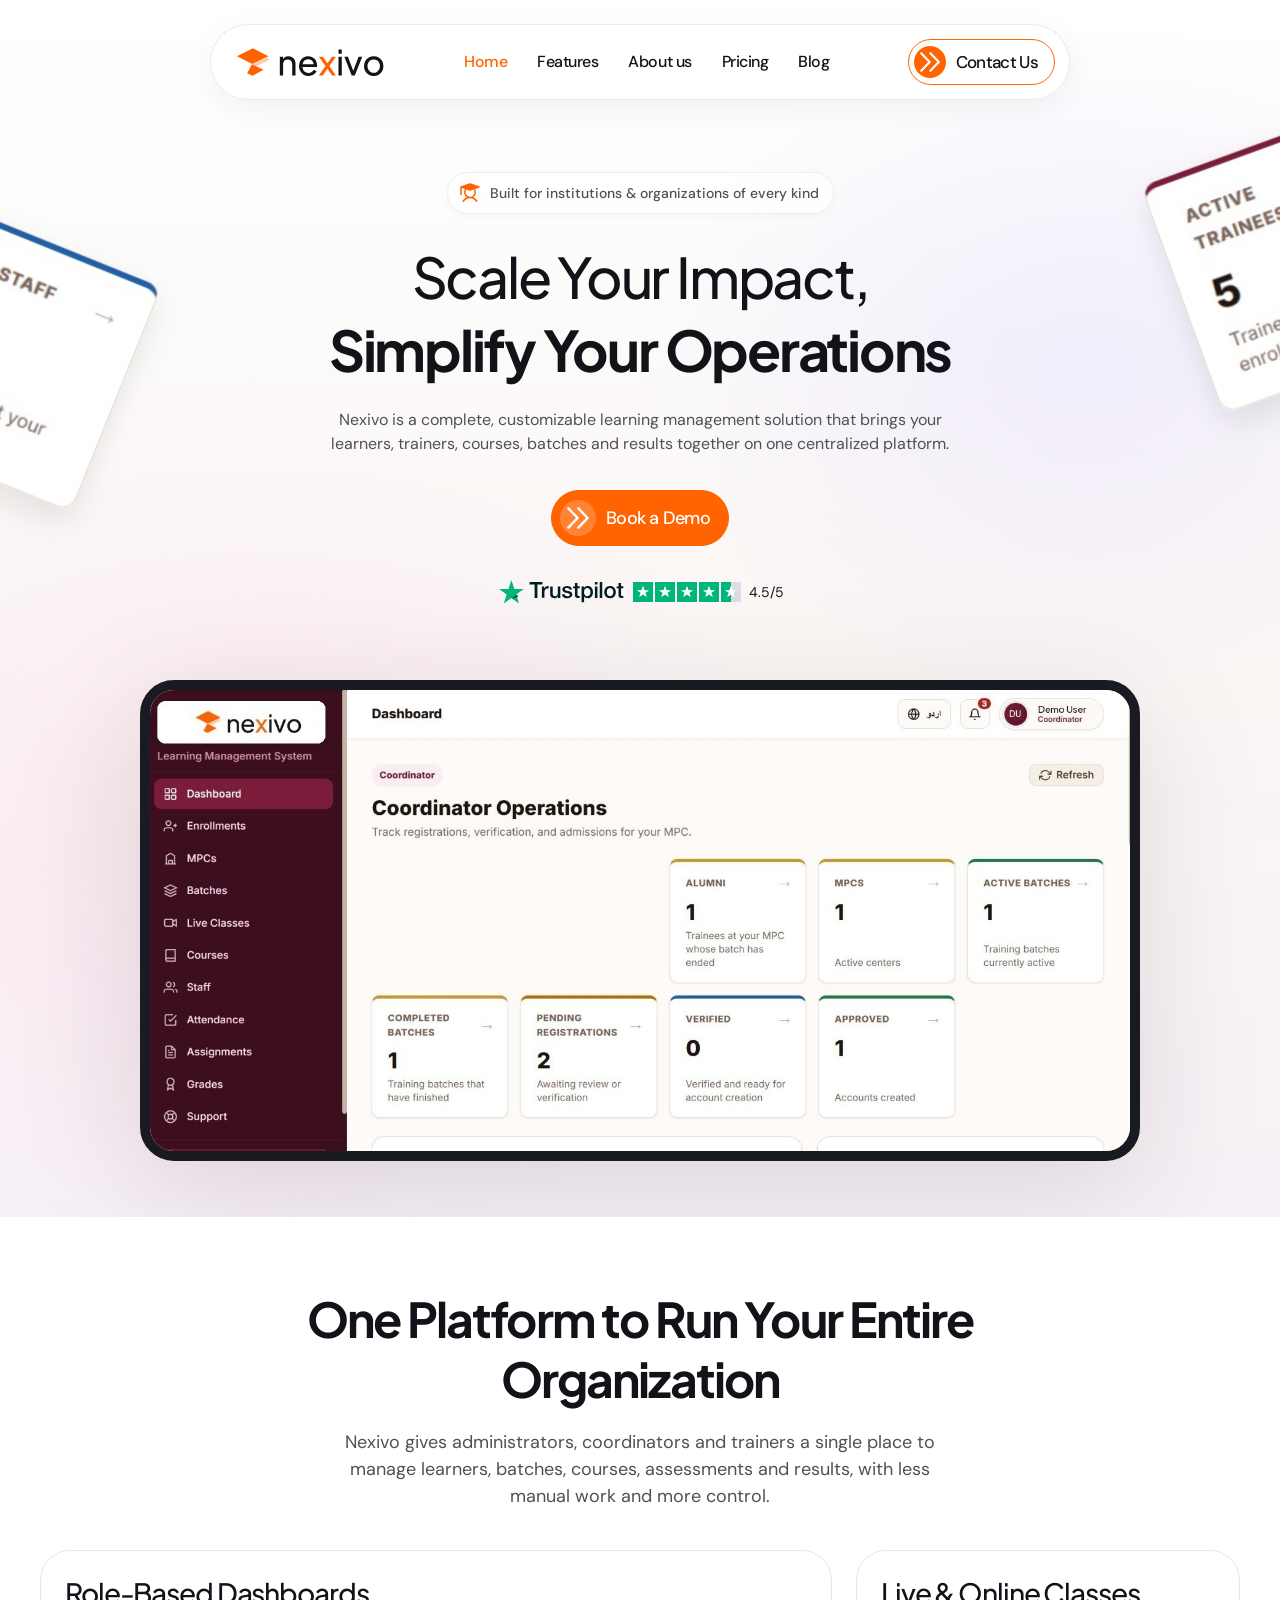
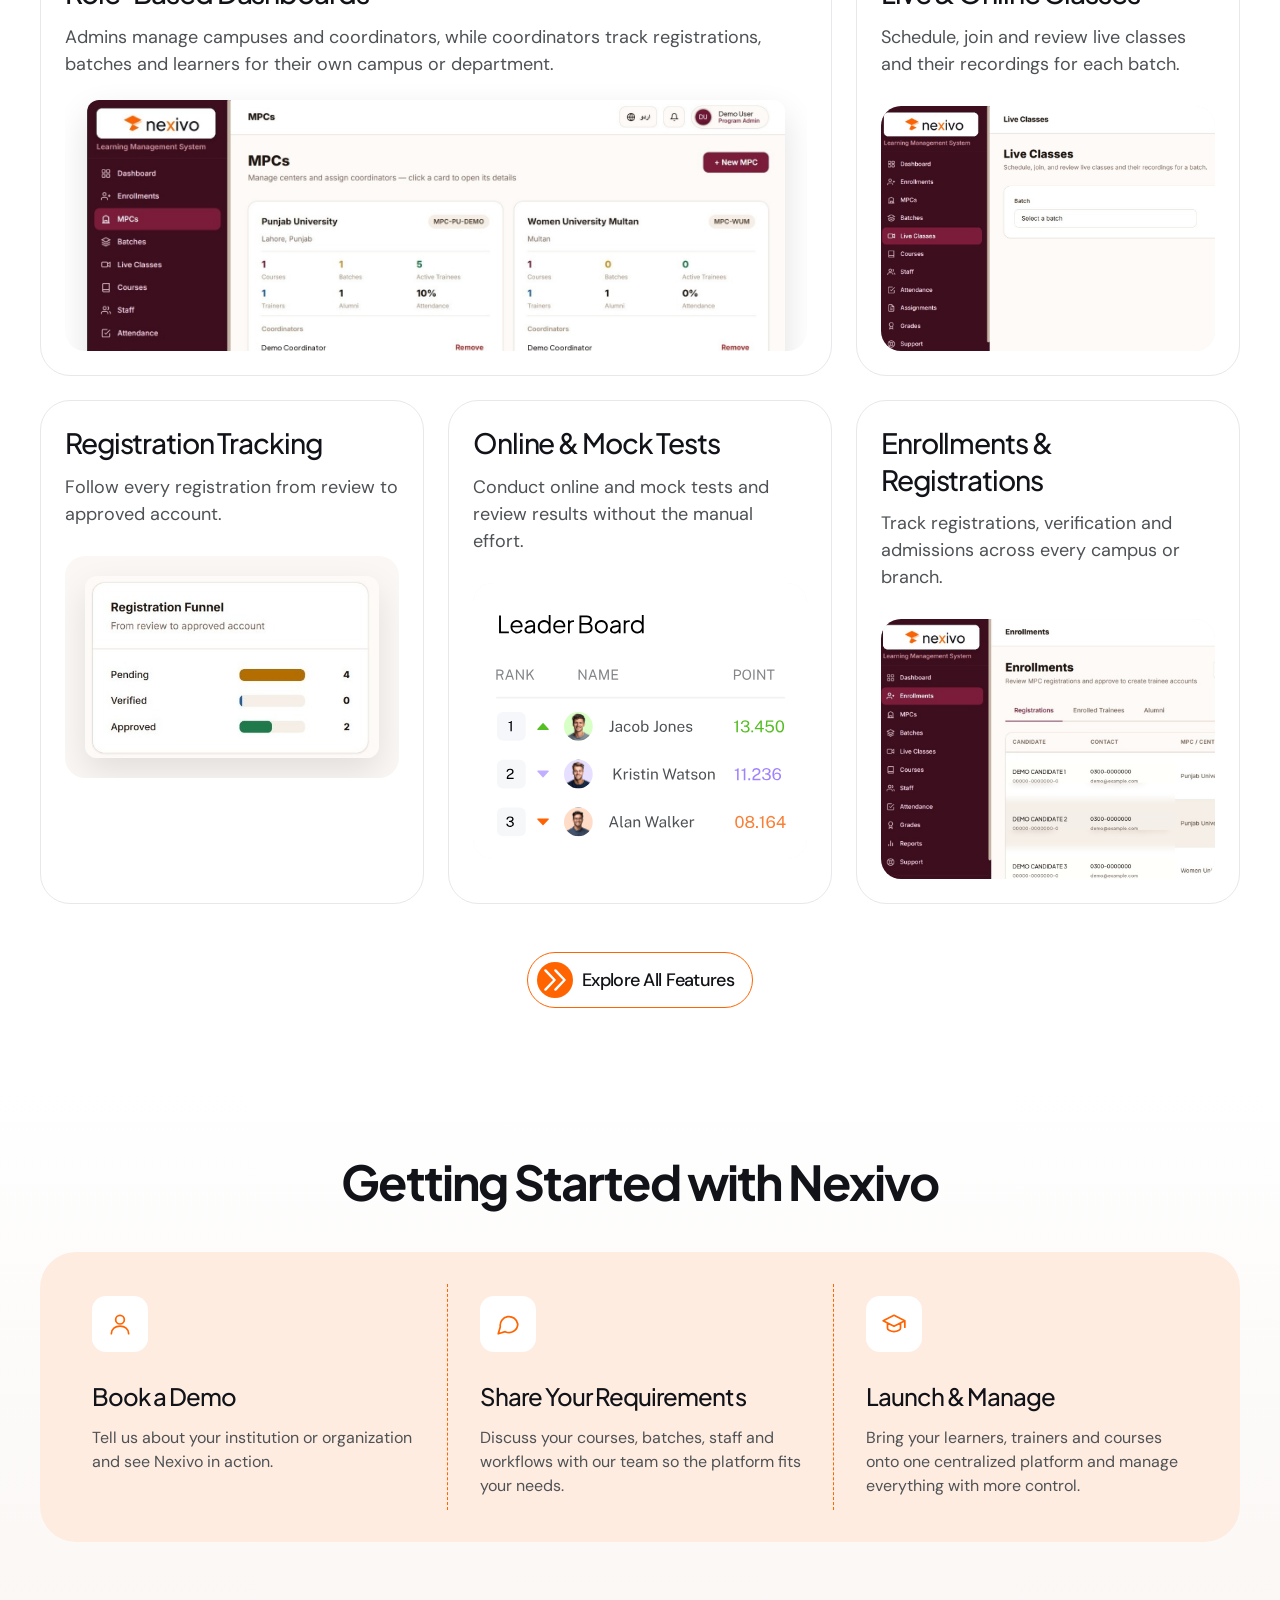
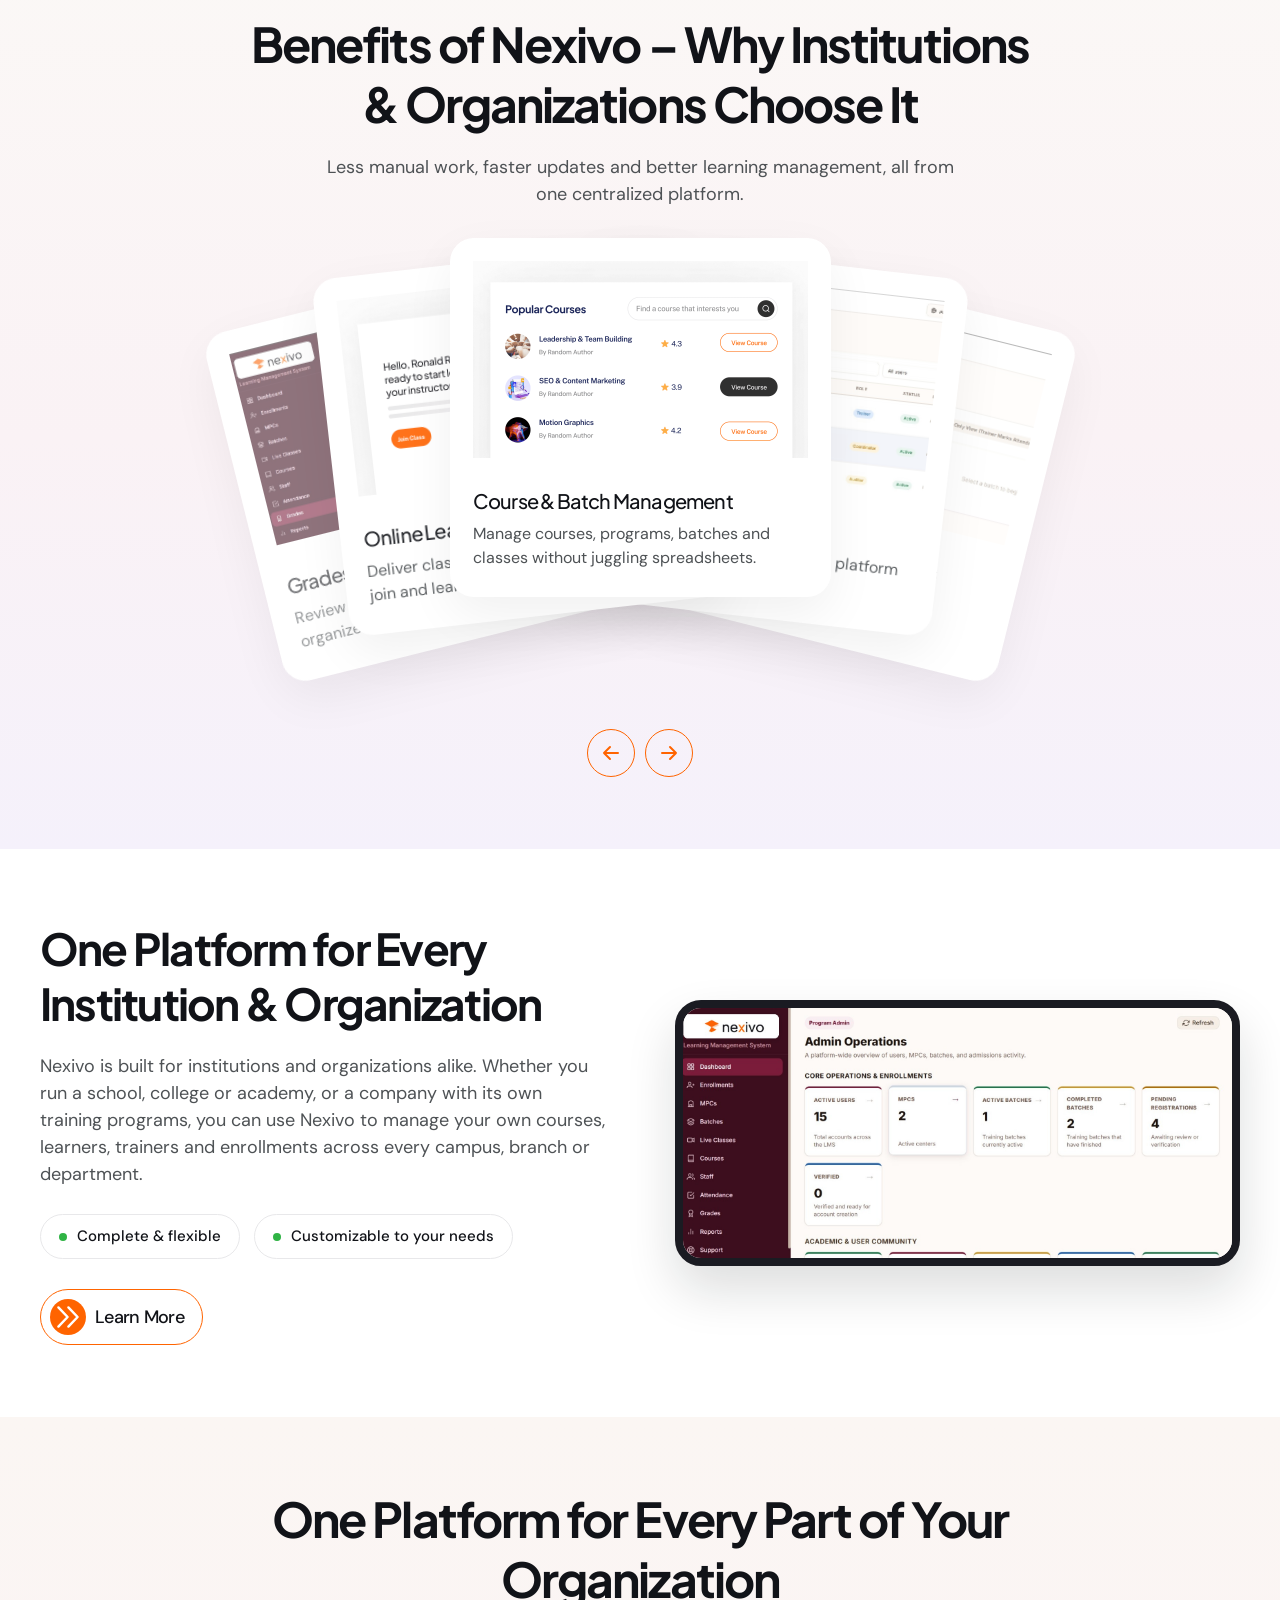
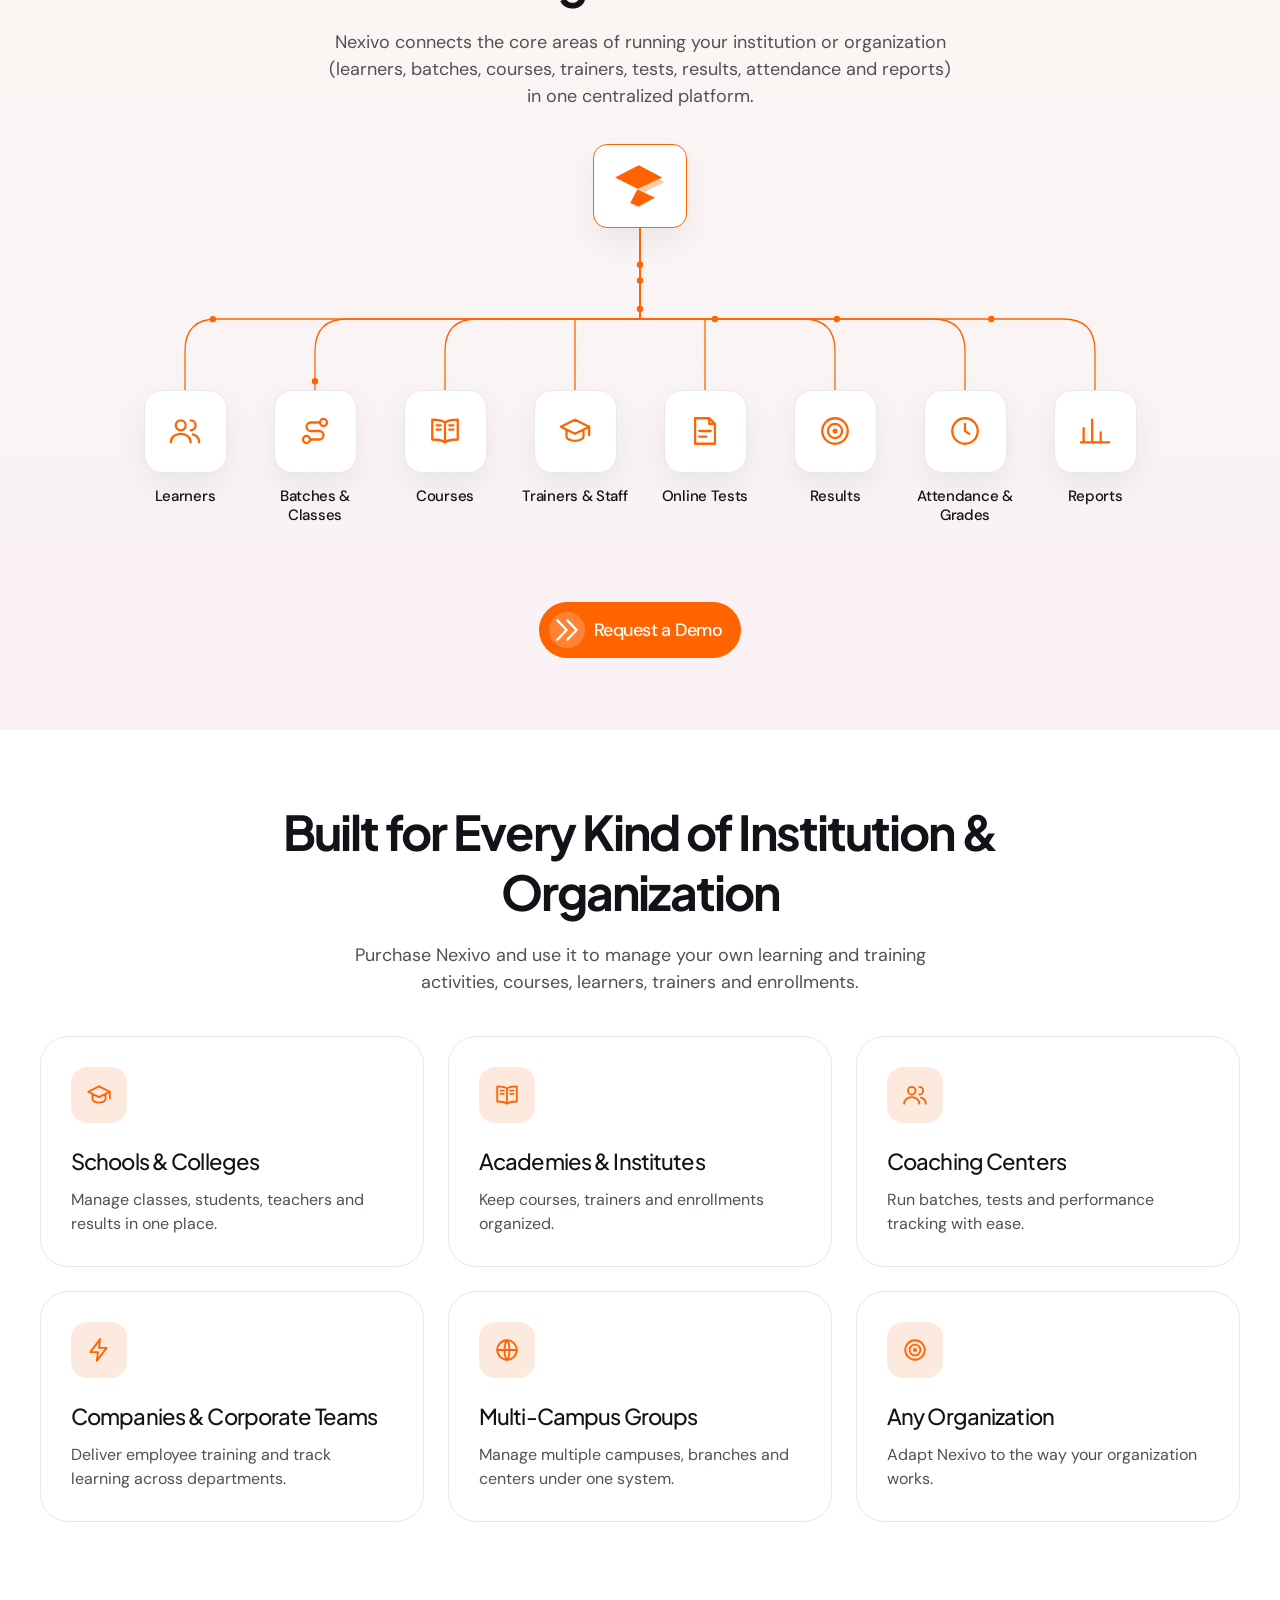
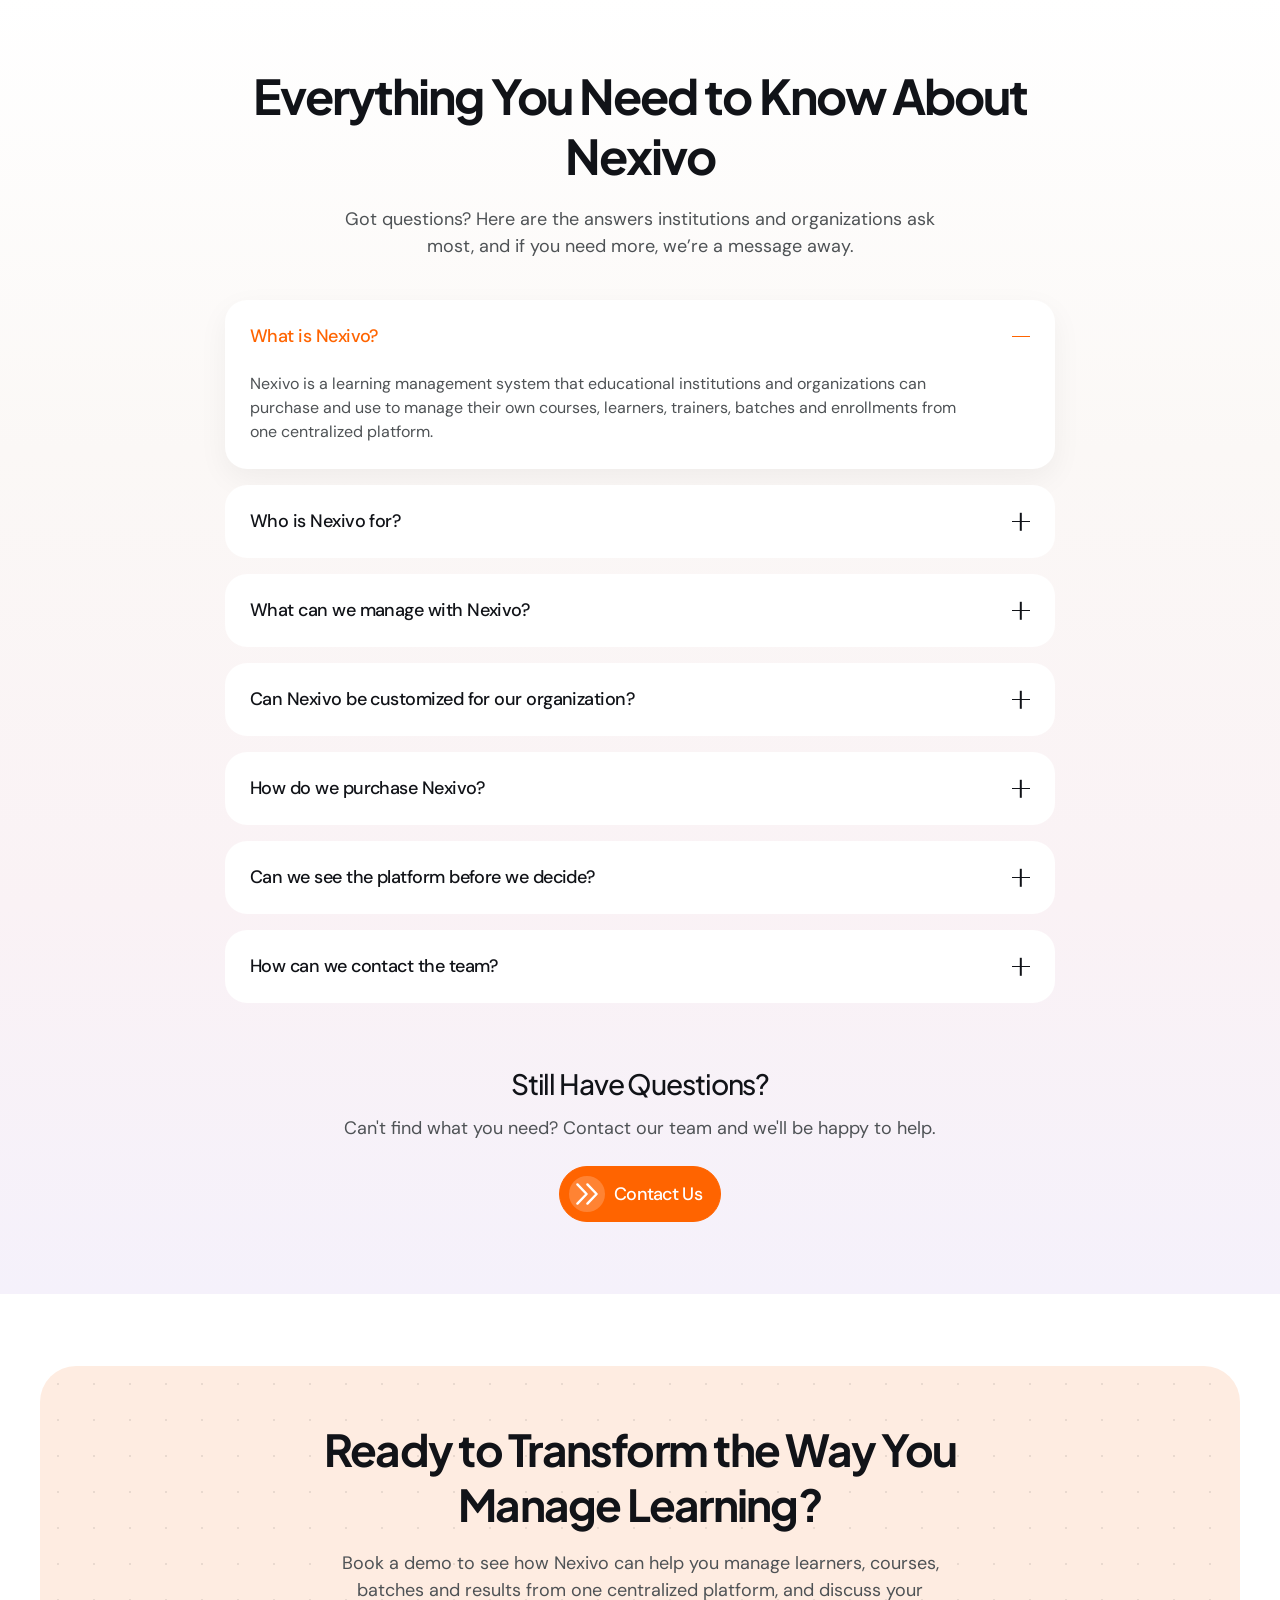
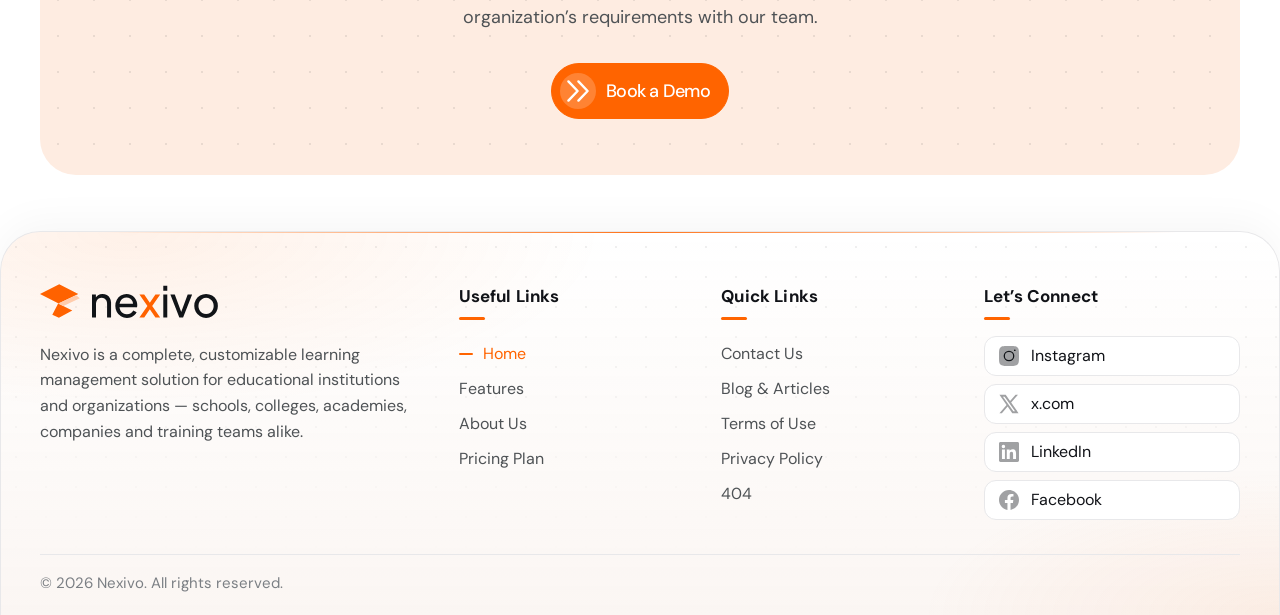
==== commit 002360eb: "Reposition for institutions & organizations, add pricing plans, fixed back-to-top - Reposition all p" ====
--- a/index.html
+++ b/index.html
@@ -1,10 +1,10 @@
 <!doctype html>
 <html lang="en"><head><meta charset="utf-8"><meta name="viewport" content="width=device-width,initial-scale=1">
-<title>Nexivo – Learning Management System for Educational Institutions</title><meta name="description" content="Nexivo is a complete, customizable learning management solution for schools, colleges, academies, coaching centers and training institutes.">
+<title>Nexivo – Learning Management System for Institutions &amp; Organizations</title><meta name="description" content="Nexivo is a complete, customizable learning management solution for educational institutions and organizations, from schools and colleges to companies and training teams.">
 <link rel="icon" href="assets/img/t5WQFF2XCSLbSkYCLJ6KuIdgEk.png">
 <link rel="preload" href="assets/fonts/PlusJakartaSans.woff2" as="font" type="font/woff2" crossorigin>
 <link rel="preload" href="assets/fonts/DMSans.woff2" as="font" type="font/woff2" crossorigin>
-<link rel="stylesheet" href="css/style.css?v=1793197718"></head><body>
+<link rel="stylesheet" href="css/style.css?v=1793209192"></head><body>
 <header class="nav"><div class="nav-in">
 <a class="logo" href="index.html" aria-label="Nexivo home"><img src="assets/img/nexivo-logo.svg" alt="Nexivo"  loading="lazy" decoding="async" style="height:28px"></a>
 <nav class="menu" aria-label="Main"><a href="index.html" class="on">Home</a><a href="features.html" class="">Features</a><a href="about-us.html" class="">About us</a><a href="pricing.html" class="">Pricing</a><a href="blog.html" class="">Blog</a></nav>
@@ -13,59 +13,59 @@
 <div class="mobile-menu"><a href="index.html">Home</a><a href="features.html">Features</a><a href="about-us.html">About us</a><a href="pricing.html">Pricing</a><a href="blog.html">Blog</a><a href="contact-us.html">Contact Us</a></div>
 <main><section class="hero" style="padding-bottom:56px"><div class="bg-glow"></div>
 <div class="float pf" aria-hidden="true"><img src="assets/img/card-staff.png" alt=""  loading="lazy" decoding="async" width=222 height=203 loading="eager"></div><div class="float ts" aria-hidden="true"><img src="assets/img/card-trainees.png" alt=""  loading="lazy" decoding="async" width=222 height=203 loading="eager"></div><div class="wrap" style="position:relative">
-<div class="badge rv"><img src="assets/img/Gk7czzm7cwOzEeLGbWAxjNCKvhU.svg" alt=""  loading="lazy" decoding="async" >Built for schools, colleges, academies &amp; institutes</div>
+<div class="badge rv"><img src="assets/img/Gk7czzm7cwOzEeLGbWAxjNCKvhU.svg" alt=""  loading="lazy" decoding="async" >Built for institutions &amp; organizations of every kind</div>
 <h1 class="h1 rv" style="--d:.08s">Scale Your Impact, <b>Simplify Your Operations</b></h1>
-<p class="lead rv" style="--d:.16s">Nexivo is a complete, customizable learning management solution that brings your students, teachers, courses, batches and results together on one centralized platform.</p>
+<p class="lead rv" style="--d:.16s">Nexivo is a complete, customizable learning management solution that brings your learners, trainers, courses, batches and results together on one centralized platform.</p>
 <a class="btn btn-fill rv" style="--d:.24s" href="contact-us.html"><span class="ic"><svg viewBox="2 2 12 12" fill="none" stroke="currentColor" stroke-width="1.2" stroke-linecap="round" stroke-linejoin="round"><path d="M3.2 3.2L7.8 8l-4.6 4.8M8.2 3.2L12.8 8l-4.6 4.8"/></svg></span><span class="lb">Book a Demo</span></a>
 <div class="rate rv" style="--d:.3s"><div class="src"><img src="assets/img/YJtCU47chVmQ3xPPhIETzVubg.svg" alt="Trustpilot"  loading="lazy" decoding="async" ><span class="tp-stars" role="img" aria-label="Rated 4.5 out of 5"><svg viewBox="0 0 24 24" width="20" height="20" aria-hidden="true"><rect width="24" height="24" fill="#00B67A"/><path fill="#fff" d="M12 4.6l1.9 5.2h5.5l-4.5 3.2 1.7 5.3L12 15.1l-4.6 3.2 1.7-5.3-4.5-3.2h5.5z"/></svg><svg viewBox="0 0 24 24" width="20" height="20" aria-hidden="true"><rect width="24" height="24" fill="#00B67A"/><path fill="#fff" d="M12 4.6l1.9 5.2h5.5l-4.5 3.2 1.7 5.3L12 15.1l-4.6 3.2 1.7-5.3-4.5-3.2h5.5z"/></svg><svg viewBox="0 0 24 24" width="20" height="20" aria-hidden="true"><rect width="24" height="24" fill="#00B67A"/><path fill="#fff" d="M12 4.6l1.9 5.2h5.5l-4.5 3.2 1.7 5.3L12 15.1l-4.6 3.2 1.7-5.3-4.5-3.2h5.5z"/></svg><svg viewBox="0 0 24 24" width="20" height="20" aria-hidden="true"><rect width="24" height="24" fill="#00B67A"/><path fill="#fff" d="M12 4.6l1.9 5.2h5.5l-4.5 3.2 1.7 5.3L12 15.1l-4.6 3.2 1.7-5.3-4.5-3.2h5.5z"/></svg><svg viewBox="0 0 24 24" width="20" height="20" aria-hidden="true"><rect width="24" height="24" fill="#DCDCE6"/><rect width="12" height="24" fill="#00B67A"/><path fill="#fff" d="M12 4.6l1.9 5.2h5.5l-4.5 3.2 1.7 5.3L12 15.1l-4.6 3.2 1.7-5.3-4.5-3.2h5.5z"/></svg></span><span>4.5/5</span></div></div>
 <div class="hero-visual rv rv-s" style="--d:.35s;margin-top:76px">
 <div class="dash devframe"><img src="assets/img/nexivo-app-hero.jpg" alt="Nexivo coordinator dashboard"  loading="lazy" decoding="async" width=1592 height=750 loading="eager"></div>
-</div></div></section><section class="sec"><div class="wrap"><div class="sec-head rv"><h2 class="h2">One Platform to Run Your Entire Institution</h2>
-<p>Nexivo gives administrators, coordinators and teachers a single place to manage students, batches, courses, assessments and results, with less manual work and more control.</p></div>
+</div></div></section><section class="sec"><div class="wrap"><div class="sec-head rv"><h2 class="h2">One Platform to Run Your Entire Organization</h2>
+<p>Nexivo gives administrators, coordinators and trainers a single place to manage learners, batches, courses, assessments and results, with less manual work and more control.</p></div>
 <div class="bento">
-<article class="fcard wide span-4 rv" style="display:flex;flex-direction:column;padding-right:24px"><div><h3>Role-Based Dashboards</h3><p>Program admins manage centers and coordinators, while coordinators track registrations, batches and trainees for their own center.</p></div>
+<article class="fcard wide span-4 rv" style="display:flex;flex-direction:column;padding-right:24px"><div><h3>Role-Based Dashboards</h3><p>Admins manage campuses and coordinators, while coordinators track registrations, batches and learners for their own campus or department.</p></div>
 <div class="shot dots wshot"><img src="assets/img/nexivo-mpcs.jpg" alt="Nexivo MPCs management screen"  loading="lazy" decoding="async" style="border-radius:12px 12px 0 0;box-shadow:0 14px 34px rgba(0,0,0,.12)"></div></article>
 <article class="fcard span-2 rv" style="--d:.1s"><h3>Live &amp; Online Classes</h3><p>Schedule, join and review live classes and their recordings for each batch.</p><div class="shot"><img src="assets/img/nexivo-live.jpg" alt="Nexivo live classes screen"  loading="lazy" decoding="async" style="border-radius:14px"></div></article>
 <article class="fcard span-2 rv"><h3>Registration Tracking</h3><p>Follow every registration from review to approved account.</p><div class="shot" style="display:grid;place-items:center;background:#fbf7f4;padding:20px"><img src="assets/img/nexivo-analytics-card.jpg" alt="Nexivo registration funnel"  loading="lazy" decoding="async" style="width:100%;border-radius:12px;box-shadow:0 14px 34px rgba(0,0,0,.10)"></div></article>
 <article class="fcard span-2 rv" style="--d:.1s"><h3>Online &amp; Mock Tests</h3><p>Conduct online and mock tests and review results without the manual effort.</p><div class="shot"><img src="assets/img/oLnsEYtoZGWR36JYDNFRloPgYg.svg" alt="Test results"  loading="lazy" decoding="async" ></div></article>
-<article class="fcard span-2 rv" style="--d:.2s"><h3>Enrollments &amp; Registrations</h3><p>Track registrations, verification and admissions for your center.</p><div class="shot" style="padding:0;overflow:hidden"><div class="vpanel h2"><span class="vp-tile"><svg viewBox="0 0 24 24"><circle cx="9" cy="8" r="3.5"/><path d="M2 20c0-3.5 3-6 7-6s7 2.5 7 6M16 4.5a3.5 3.5 0 010 7M22 20c0-2.8-1.8-4.8-4.5-5.6"/></svg></span></div></div></article>
+<article class="fcard span-2 rv" style="--d:.2s"><h3>Enrollments &amp; Registrations</h3><p>Track registrations, verification and admissions across every campus or branch.</p><div class="shot" style="padding:0;overflow:hidden"><img src="assets/img/nexivo-enrollments.jpg" alt="Nexivo enrollments and registrations screen"  loading="lazy" decoding="async" style="width:100%;height:260px;object-fit:cover;object-position:left top;display:block"></div></article>
 </div><div class="center-cta rv"><a class="btn btn-line" href="features.html"><span class="ic"><svg viewBox="2 2 12 12" fill="none" stroke="currentColor" stroke-width="1.2" stroke-linecap="round" stroke-linejoin="round"><path d="M3.2 3.2L7.8 8l-4.6 4.8M8.2 3.2L12.8 8l-4.6 4.8"/></svg></span><span class="lb">Explore All Features</span></a></div></div></section><section class="sec grad-bg"><div class="wrap"><div class="sec-head rv"><h2 class="h2">Getting Started with Nexivo</h2></div>
 <div class="steps rv">
-<div class="step"><div class="ico"><svg viewBox="0 0 24 24"><circle cx="12" cy="8" r="4"/><path d="M4 21c0-4.4 3.6-7 8-7s8 2.6 8 7"/></svg></div><h3>Book a Demo</h3><p>Tell us about your institution and see Nexivo in action.</p></div>
+<div class="step"><div class="ico"><svg viewBox="0 0 24 24"><circle cx="12" cy="8" r="4"/><path d="M4 21c0-4.4 3.6-7 8-7s8 2.6 8 7"/></svg></div><h3>Book a Demo</h3><p>Tell us about your institution or organization and see Nexivo in action.</p></div>
 <div class="step"><div class="ico"><svg viewBox="0 0 24 24"><path d="M21 12a8 8 0 01-11.6 7.1L3 21l1.9-6.4A8 8 0 1121 12z"/></svg></div><h3>Share Your Requirements</h3><p>Discuss your courses, batches, staff and workflows with our team so the platform fits your needs.</p></div>
-<div class="step"><div class="ico"><svg viewBox="0 0 24 24"><path d="M2 9l10-5 10 5-10 5zM6 11.5V16c0 1.5 3 3 6 3s6-1.5 6-3v-4.5M22 9v6"/></svg></div><h3>Launch &amp; Manage</h3><p>Bring your students, teachers and courses onto one centralized platform and manage everything with more control.</p></div></div></div>
-<div class="wrap" style="margin-top:72px"><div class="sec-head rv" style="margin-bottom:30px"><h2 class="h2">Benefits of Nexivo – Why Institutions Choose It</h2>
+<div class="step"><div class="ico"><svg viewBox="0 0 24 24"><path d="M2 9l10-5 10 5-10 5zM6 11.5V16c0 1.5 3 3 6 3s6-1.5 6-3v-4.5M22 9v6"/></svg></div><h3>Launch &amp; Manage</h3><p>Bring your learners, trainers and courses onto one centralized platform and manage everything with more control.</p></div></div></div>
+<div class="wrap" style="margin-top:72px"><div class="sec-head rv" style="margin-bottom:30px"><h2 class="h2">Benefits of Nexivo – Why Institutions &amp; Organizations Choose It</h2>
 <p>Less manual work, faster updates and better learning management, all from one centralized platform.</p></div>
 <div class="stack rv">
-<div class="scard"><div class="im"><img src="assets/img/zDhZ8KbeQ6qGAA2YvwrRXLgPItM.png" alt="Course management"  loading="lazy" decoding="async" ></div><h3>Course &amp; Batch Management</h3><p>Manage courses, batches and classes for your institution without juggling spreadsheets.</p></div>
-<div class="scard"><div class="im"><img src="assets/img/nexivo-staff.jpg" alt="Nexivo staff management screen"  loading="lazy" decoding="async" ></div><h3>Teacher &amp; Staff Management</h3><p>Manage coordinators, trainers and platform roles from one screen.</p></div>
+<div class="scard"><div class="im"><img src="assets/img/zDhZ8KbeQ6qGAA2YvwrRXLgPItM.png" alt="Course management"  loading="lazy" decoding="async" ></div><h3>Course &amp; Batch Management</h3><p>Manage courses, programs, batches and classes without juggling spreadsheets.</p></div>
+<div class="scard"><div class="im"><img src="assets/img/nexivo-staff.jpg" alt="Nexivo staff management screen"  loading="lazy" decoding="async" ></div><h3>Trainer &amp; Staff Management</h3><p>Manage coordinators, trainers and platform roles from one screen.</p></div>
 <div class="scard"><div class="im"><img src="assets/img/nexivo-attendance.jpg" alt="Nexivo attendance screen"  loading="lazy" decoding="async" ></div><h3>Organized Attendance Records</h3><p>Review batch session attendance and records without the paperwork.</p></div>
-<div class="scard"><div class="im"><img src="assets/img/nexivo-grades.jpg" alt="Nexivo grades screen"  loading="lazy" decoding="async" ></div><h3>Grades &amp; Results</h3><p>Review and assign grades and keep results organized for every trainee.</p></div>
+<div class="scard"><div class="im"><img src="assets/img/nexivo-grades.jpg" alt="Nexivo grades screen"  loading="lazy" decoding="async" ></div><h3>Grades &amp; Results</h3><p>Review and assign grades and keep results organized for every learner.</p></div>
 <div class="scard"><div class="im"><img src="assets/img/mSuIihpnxSuTCdnMzttcEpKMp2c.png" alt="Online class"  loading="lazy" decoding="async" ></div><h3>Online Learning &amp; Live Classes</h3><p>Deliver classes online so your learners can join and learn from anywhere.</p></div></div>
 <div class="arrows rv"><button class="arr prev" aria-label="Previous"><svg viewBox="0 0 24 24" fill="none" stroke="currentColor" stroke-width="2" stroke-linecap="round" stroke-linejoin="round"><path d="M19 12H5M11 6l-6 6 6 6"/></svg></button><button class="arr next" aria-label="Next"><svg viewBox="0 0 24 24" fill="none" stroke="currentColor" stroke-width="2" stroke-linecap="round" stroke-linejoin="round"><path d="M5 12h14M13 6l6 6-6 6"/></svg></button></div></div></section><section class="sec"><div class="wrap"><div class="about">
-<div class="rv rv-l"><h2 class="h2" style="font-size:44px">One Platform for Every Educational Institution</h2>
-<p>Nexivo is built for institutions, not just one school or academy. Whether you run a school, college, academy, coaching center or training institute, you can use Nexivo to manage your own courses, students, teachers and enrollments.</p>
+<div class="rv rv-l"><h2 class="h2" style="font-size:44px">One Platform for Every Institution &amp; Organization</h2>
+<p>Nexivo is built for institutions and organizations alike. Whether you run a school, college or academy, or a company with its own training programs, you can use Nexivo to manage your own courses, learners, trainers and enrollments across every campus, branch or department.</p>
 <div class="pills"><span class="pill"><i></i>Complete &amp; flexible</span><span class="pill"><i></i>Customizable to your needs</span></div>
 <a class="btn btn-line" href="about-us.html"><span class="ic"><svg viewBox="2 2 12 12" fill="none" stroke="currentColor" stroke-width="1.2" stroke-linecap="round" stroke-linejoin="round"><path d="M3.2 3.2L7.8 8l-4.6 4.8M8.2 3.2L12.8 8l-4.6 4.8"/></svg></span><span class="lb">Learn More</span></a></div>
-<div class="photo rv rv-r" style="aspect-ratio:auto;border:8px solid #1a1b22;border-radius:26px;box-shadow:0 24px 50px rgba(17,19,24,.14);background:#fff"><img src="assets/img/nexivo-admin.jpg" alt="Nexivo admin operations dashboard"  loading="lazy" decoding="async" width=1592 height=724 style="height:auto"></div></div></div></section><section class="sec integ"><div class="wrap"><div class="sec-head rv" style="margin-bottom:10px"><h2 class="h2">One Platform for Every Part of Your Institution</h2>
-<p>Nexivo connects the core areas of running an educational institution (students, batches, courses, teachers, tests, results, attendance and reports) in one centralized platform.</p></div>
+<div class="photo rv rv-r" style="aspect-ratio:auto;border:8px solid #1a1b22;border-radius:26px;box-shadow:0 24px 50px rgba(17,19,24,.14);background:#fff"><img src="assets/img/nexivo-admin.jpg" alt="Nexivo admin operations dashboard"  loading="lazy" decoding="async" width=1592 height=724 style="height:auto"></div></div></div></section><section class="sec integ"><div class="wrap"><div class="sec-head rv" style="margin-bottom:10px"><h2 class="h2">One Platform for Every Part of Your Organization</h2>
+<p>Nexivo connects the core areas of running your institution or organization (learners, batches, courses, trainers, tests, results, attendance and reports) in one centralized platform.</p></div>
 <div class="tree rv"><div class="tree-stage"><div class="hub"><img src="assets/img/nexivo-icon.svg" alt="Nexivo"  loading="lazy" decoding="async" ></div>
-<svg class="tlines" viewBox="0 0 1000 162" width="1000" height="162" aria-hidden="true"><path class="tl" pathLength="1" d="M500 0V91H77Q45 91 45 123V162"/><path class="tl" pathLength="1" d="M500 0V91H207Q175 91 175 123V162"/><path class="tl" pathLength="1" d="M500 0V91H337Q305 91 305 123V162"/><path class="tl" pathLength="1" d="M500 0V91H435V162"/><path class="tl" pathLength="1" d="M500 0V91H565V162"/><path class="tl" pathLength="1" d="M500 0V91H663Q695 91 695 123V162"/><path class="tl" pathLength="1" d="M500 0V91H793Q825 91 825 123V162"/><path class="tl" pathLength="1" d="M500 0V91H923Q955 91 955 123V162"/><circle r="3.2" fill="#ff6400"><animateMotion dur="3.6s" begin="-0.00s" repeatCount="indefinite" path="M500 0V91H77Q45 91 45 123V162"/></circle><circle r="3.2" fill="#ff6400"><animateMotion dur="3.6s" begin="-0.45s" repeatCount="indefinite" path="M500 0V91H207Q175 91 175 123V162"/></circle><circle r="3.2" fill="#ff6400"><animateMotion dur="3.6s" begin="-0.90s" repeatCount="indefinite" path="M500 0V91H337Q305 91 305 123V162"/></circle><circle r="3.2" fill="#ff6400"><animateMotion dur="3.6s" begin="-1.35s" repeatCount="indefinite" path="M500 0V91H435V162"/></circle><circle r="3.2" fill="#ff6400"><animateMotion dur="3.6s" begin="-1.80s" repeatCount="indefinite" path="M500 0V91H565V162"/></circle><circle r="3.2" fill="#ff6400"><animateMotion dur="3.6s" begin="-2.25s" repeatCount="indefinite" path="M500 0V91H663Q695 91 695 123V162"/></circle><circle r="3.2" fill="#ff6400"><animateMotion dur="3.6s" begin="-2.70s" repeatCount="indefinite" path="M500 0V91H793Q825 91 825 123V162"/></circle><circle r="3.2" fill="#ff6400"><animateMotion dur="3.6s" begin="-3.15s" repeatCount="indefinite" path="M500 0V91H923Q955 91 955 123V162"/></circle></svg><div class="tn" style="left:3.5px"><div class="tt"><svg viewBox="0 0 24 24"><circle cx="9" cy="8" r="3.5"/><path d="M2 20c0-3.5 3-6 7-6s7 2.5 7 6M16 4.5a3.5 3.5 0 010 7M22 20c0-2.8-1.8-4.8-4.5-5.6"/></svg></div><span>Students</span></div><div class="tn" style="left:133.5px"><div class="tt"><svg viewBox="0 0 24 24"><circle cx="6" cy="18" r="2.5"/><circle cx="18" cy="6" r="2.5"/><path d="M8.5 18H15a3 3 0 000-6H9a3 3 0 010-6h6.5"/></svg></div><span>Batches & Classes</span></div><div class="tn" style="left:263.5px"><div class="tt"><svg viewBox="0 0 24 24"><path d="M12 6c-2-1.5-5-2-9-2v14c4 0 7 .5 9 2 2-1.5 5-2 9-2V4c-4 0-7 .5-9 2zM12 6v14M6 8h3M6 11h3M15 8h3M15 11h3"/></svg></div><span>Courses</span></div><div class="tn" style="left:393.5px"><div class="tt"><svg viewBox="0 0 24 24"><path d="M2 9l10-5 10 5-10 5zM6 11.5V16c0 1.5 3 3 6 3s6-1.5 6-3v-4.5M22 9v6"/></svg></div><span>Teachers & Staff</span></div><div class="tn" style="left:523.5px"><div class="tt"><svg viewBox="0 0 24 24"><path d="M5 3h10l4 4v14H5zM15 3v4h4M8 12h8M8 16h5"/></svg></div><span>Online Tests</span></div><div class="tn" style="left:653.5px"><div class="tt"><svg viewBox="0 0 24 24"><circle cx="12" cy="12" r="9"/><circle cx="12" cy="12" r="5"/><circle cx="12" cy="12" r="1"/></svg></div><span>Results</span></div><div class="tn" style="left:783.5px"><div class="tt"><svg viewBox="0 0 24 24"><circle cx="12" cy="12" r="9"/><path d="M12 7v5l3 2"/></svg></div><span>Attendance & Grades</span></div><div class="tn" style="left:913.5px"><div class="tt"><svg viewBox="0 0 24 24"><path d="M4 20V10M10 20V4M16 20v-7M22 20H2"/></svg></div><span>Reports</span></div></div></div>
-<div class="center-cta rv"><a class="btn btn-fill" href="contact-us.html"><span class="ic"><svg viewBox="2 2 12 12" fill="none" stroke="currentColor" stroke-width="1.2" stroke-linecap="round" stroke-linejoin="round"><path d="M3.2 3.2L7.8 8l-4.6 4.8M8.2 3.2L12.8 8l-4.6 4.8"/></svg></span><span class="lb">Request a Demo</span></a></div></div></section><section class="sec"><div class="wrap"><div class="sec-head rv"><h2 class="h2">Built for Every Kind of Educational Organization</h2>
-<p>Purchase Nexivo and use it to manage your own educational activities, courses, students, teachers and enrollments.</p></div><div class="frow"><article class="fbox rv" style="--d:0.0s"><div class="ico"><svg viewBox="0 0 24 24"><path d="M2 9l10-5 10 5-10 5zM6 11.5V16c0 1.5 3 3 6 3s6-1.5 6-3v-4.5M22 9v6"/></svg></div><h3>Schools</h3><p>Manage classes, students, teachers and results in one place.</p></article><article class="fbox rv" style="--d:0.08s"><div class="ico"><svg viewBox="0 0 24 24"><path d="M12 6c-2-1.5-5-2-9-2v14c4 0 7 .5 9 2 2-1.5 5-2 9-2V4c-4 0-7 .5-9 2zM12 6v14M6 8h3M6 11h3M15 8h3M15 11h3"/></svg></div><h3>Colleges</h3><p>Keep courses, teachers and enrollments organized.</p></article><article class="fbox rv" style="--d:0.16s"><div class="ico"><svg viewBox="0 0 24 24"><circle cx="9" cy="8" r="3.5"/><path d="M2 20c0-3.5 3-6 7-6s7 2.5 7 6M16 4.5a3.5 3.5 0 010 7M22 20c0-2.8-1.8-4.8-4.5-5.6"/></svg></div><h3>Academies</h3><p>Run batches, tests and performance tracking with ease.</p></article><article class="fbox rv" style="--d:0.0s"><div class="ico"><svg viewBox="0 0 24 24"><circle cx="12" cy="12" r="9"/><circle cx="12" cy="12" r="5"/><circle cx="12" cy="12" r="1"/></svg></div><h3>Coaching Centers</h3><p>Organize batches, mock tests and results for your learners.</p></article><article class="fbox rv" style="--d:0.08s"><div class="ico"><svg viewBox="0 0 24 24"><path d="M5 3h10l4 4v14H5zM15 3v4h4M8 12h8M8 16h5"/></svg></div><h3>Training Institutes</h3><p>Manage programs, learners and academic records.</p></article><article class="fbox rv" style="--d:0.16s"><div class="ico"><svg viewBox="0 0 24 24"><circle cx="12" cy="12" r="9"/><path d="M3 12h18M12 3c3 3 3 15 0 18M12 3c-3 3-3 15 0 18"/></svg></div><h3>Other Educational Organizations</h3><p>Adapt Nexivo to the way your organization works.</p></article></div></div></section><section class="sec grad-bg"><div class="wrap"><div class="sec-head rv"><h2 class="h2">Everything You Need to Know About Nexivo</h2>
-<p>Got questions? Here are the answers institutions ask most, and if you need more, we’re a message away.</p></div>
-<div class="faq"><div class="qa open rv" style="--d:0.0s"><button aria-expanded="true">What is Nexivo?<span class="pm"></span></button><div class="ans"><div><p>Nexivo is a learning management system that educational institutions can purchase and use to manage their own courses, students, teachers, batches and enrollments from one centralized platform.</p></div></div></div><div class="qa rv" style="--d:0.05s"><button aria-expanded="false">Who is Nexivo for?<span class="pm"></span></button><div class="ans"><div><p>Schools, colleges, academies, coaching centers, training institutes and other educational organizations. Each institution uses Nexivo to manage its own educational activities.</p></div></div></div><div class="qa rv" style="--d:0.1s"><button aria-expanded="false">What can we manage with Nexivo?<span class="pm"></span></button><div class="ans"><div><p>Student management, batch and class management, courses, teachers and staff, online and mock tests, results and performance tracking, attendance, grades and organized academic records, all from one dashboard.</p></div></div></div><div class="qa rv" style="--d:0.15000000000000002s"><button aria-expanded="false">Can Nexivo be customized for our institution?<span class="pm"></span></button><div class="ans"><div><p>Nexivo is designed to be flexible. Book a demo and tell us about your requirements, and our team will discuss how the platform can fit the way your institution works.</p></div></div></div><div class="qa rv" style="--d:0.2s"><button aria-expanded="false">How do we purchase Nexivo?<span class="pm"></span></button><div class="ans"><div><p>Get in touch through the contact page to book a demo. Once we understand your requirements, our team will walk you through the next steps to get your institution started.</p></div></div></div><div class="qa rv" style="--d:0.25s"><button aria-expanded="false">Can we see the platform before we decide?<span class="pm"></span></button><div class="ans"><div><p>Yes. Book a demo and we will show you the platform and answer your questions.</p></div></div></div><div class="qa rv" style="--d:0.30000000000000004s"><button aria-expanded="false">How can we contact the team?<span class="pm"></span></button><div class="ans"><div><p>Use the contact page to send us your questions or request a demo, and our team will get back to you.</p></div></div></div></div><div class="faq-more rv"><h3>Still Have Questions?</h3><p>Can't find what you need? Contact our team and we'll be happy to help.</p>
+<svg class="tlines" viewBox="0 0 1000 162" width="1000" height="162" aria-hidden="true"><path class="tl" pathLength="1" d="M500 0V91H77Q45 91 45 123V162"/><path class="tl" pathLength="1" d="M500 0V91H207Q175 91 175 123V162"/><path class="tl" pathLength="1" d="M500 0V91H337Q305 91 305 123V162"/><path class="tl" pathLength="1" d="M500 0V91H435V162"/><path class="tl" pathLength="1" d="M500 0V91H565V162"/><path class="tl" pathLength="1" d="M500 0V91H663Q695 91 695 123V162"/><path class="tl" pathLength="1" d="M500 0V91H793Q825 91 825 123V162"/><path class="tl" pathLength="1" d="M500 0V91H923Q955 91 955 123V162"/><circle r="3.2" fill="#ff6400"><animateMotion dur="3.6s" begin="-0.00s" repeatCount="indefinite" path="M500 0V91H77Q45 91 45 123V162"/></circle><circle r="3.2" fill="#ff6400"><animateMotion dur="3.6s" begin="-0.45s" repeatCount="indefinite" path="M500 0V91H207Q175 91 175 123V162"/></circle><circle r="3.2" fill="#ff6400"><animateMotion dur="3.6s" begin="-0.90s" repeatCount="indefinite" path="M500 0V91H337Q305 91 305 123V162"/></circle><circle r="3.2" fill="#ff6400"><animateMotion dur="3.6s" begin="-1.35s" repeatCount="indefinite" path="M500 0V91H435V162"/></circle><circle r="3.2" fill="#ff6400"><animateMotion dur="3.6s" begin="-1.80s" repeatCount="indefinite" path="M500 0V91H565V162"/></circle><circle r="3.2" fill="#ff6400"><animateMotion dur="3.6s" begin="-2.25s" repeatCount="indefinite" path="M500 0V91H663Q695 91 695 123V162"/></circle><circle r="3.2" fill="#ff6400"><animateMotion dur="3.6s" begin="-2.70s" repeatCount="indefinite" path="M500 0V91H793Q825 91 825 123V162"/></circle><circle r="3.2" fill="#ff6400"><animateMotion dur="3.6s" begin="-3.15s" repeatCount="indefinite" path="M500 0V91H923Q955 91 955 123V162"/></circle></svg><div class="tn" style="left:3.5px"><div class="tt"><svg viewBox="0 0 24 24"><circle cx="9" cy="8" r="3.5"/><path d="M2 20c0-3.5 3-6 7-6s7 2.5 7 6M16 4.5a3.5 3.5 0 010 7M22 20c0-2.8-1.8-4.8-4.5-5.6"/></svg></div><span>Learners</span></div><div class="tn" style="left:133.5px"><div class="tt"><svg viewBox="0 0 24 24"><circle cx="6" cy="18" r="2.5"/><circle cx="18" cy="6" r="2.5"/><path d="M8.5 18H15a3 3 0 000-6H9a3 3 0 010-6h6.5"/></svg></div><span>Batches & Classes</span></div><div class="tn" style="left:263.5px"><div class="tt"><svg viewBox="0 0 24 24"><path d="M12 6c-2-1.5-5-2-9-2v14c4 0 7 .5 9 2 2-1.5 5-2 9-2V4c-4 0-7 .5-9 2zM12 6v14M6 8h3M6 11h3M15 8h3M15 11h3"/></svg></div><span>Courses</span></div><div class="tn" style="left:393.5px"><div class="tt"><svg viewBox="0 0 24 24"><path d="M2 9l10-5 10 5-10 5zM6 11.5V16c0 1.5 3 3 6 3s6-1.5 6-3v-4.5M22 9v6"/></svg></div><span>Trainers & Staff</span></div><div class="tn" style="left:523.5px"><div class="tt"><svg viewBox="0 0 24 24"><path d="M5 3h10l4 4v14H5zM15 3v4h4M8 12h8M8 16h5"/></svg></div><span>Online Tests</span></div><div class="tn" style="left:653.5px"><div class="tt"><svg viewBox="0 0 24 24"><circle cx="12" cy="12" r="9"/><circle cx="12" cy="12" r="5"/><circle cx="12" cy="12" r="1"/></svg></div><span>Results</span></div><div class="tn" style="left:783.5px"><div class="tt"><svg viewBox="0 0 24 24"><circle cx="12" cy="12" r="9"/><path d="M12 7v5l3 2"/></svg></div><span>Attendance & Grades</span></div><div class="tn" style="left:913.5px"><div class="tt"><svg viewBox="0 0 24 24"><path d="M4 20V10M10 20V4M16 20v-7M22 20H2"/></svg></div><span>Reports</span></div></div></div>
+<div class="center-cta rv"><a class="btn btn-fill" href="contact-us.html"><span class="ic"><svg viewBox="2 2 12 12" fill="none" stroke="currentColor" stroke-width="1.2" stroke-linecap="round" stroke-linejoin="round"><path d="M3.2 3.2L7.8 8l-4.6 4.8M8.2 3.2L12.8 8l-4.6 4.8"/></svg></span><span class="lb">Request a Demo</span></a></div></div></section><section class="sec"><div class="wrap"><div class="sec-head rv"><h2 class="h2">Built for Every Kind of Institution &amp; Organization</h2>
+<p>Purchase Nexivo and use it to manage your own learning and training activities, courses, learners, trainers and enrollments.</p></div><div class="frow"><article class="fbox rv" style="--d:0.0s"><div class="ico"><svg viewBox="0 0 24 24"><path d="M2 9l10-5 10 5-10 5zM6 11.5V16c0 1.5 3 3 6 3s6-1.5 6-3v-4.5M22 9v6"/></svg></div><h3>Schools &amp; Colleges</h3><p>Manage classes, students, teachers and results in one place.</p></article><article class="fbox rv" style="--d:0.08s"><div class="ico"><svg viewBox="0 0 24 24"><path d="M12 6c-2-1.5-5-2-9-2v14c4 0 7 .5 9 2 2-1.5 5-2 9-2V4c-4 0-7 .5-9 2zM12 6v14M6 8h3M6 11h3M15 8h3M15 11h3"/></svg></div><h3>Academies &amp; Institutes</h3><p>Keep courses, trainers and enrollments organized.</p></article><article class="fbox rv" style="--d:0.16s"><div class="ico"><svg viewBox="0 0 24 24"><circle cx="9" cy="8" r="3.5"/><path d="M2 20c0-3.5 3-6 7-6s7 2.5 7 6M16 4.5a3.5 3.5 0 010 7M22 20c0-2.8-1.8-4.8-4.5-5.6"/></svg></div><h3>Coaching Centers</h3><p>Run batches, tests and performance tracking with ease.</p></article><article class="fbox rv" style="--d:0.0s"><div class="ico"><svg viewBox="0 0 24 24"><path d="M13 2L4 14h7l-1 8 9-12h-7z"/></svg></div><h3>Companies &amp; Corporate Teams</h3><p>Deliver employee training and track learning across departments.</p></article><article class="fbox rv" style="--d:0.08s"><div class="ico"><svg viewBox="0 0 24 24"><circle cx="12" cy="12" r="9"/><path d="M3 12h18M12 3c3 3 3 15 0 18M12 3c-3 3-3 15 0 18"/></svg></div><h3>Multi-Campus Groups</h3><p>Manage multiple campuses, branches and centers under one system.</p></article><article class="fbox rv" style="--d:0.16s"><div class="ico"><svg viewBox="0 0 24 24"><circle cx="12" cy="12" r="9"/><circle cx="12" cy="12" r="5"/><circle cx="12" cy="12" r="1"/></svg></div><h3>Any Organization</h3><p>Adapt Nexivo to the way your organization works.</p></article></div></div></section><section class="sec grad-bg"><div class="wrap"><div class="sec-head rv"><h2 class="h2">Everything You Need to Know About Nexivo</h2>
+<p>Got questions? Here are the answers institutions and organizations ask most, and if you need more, we’re a message away.</p></div>
+<div class="faq"><div class="qa open rv" style="--d:0.0s"><button aria-expanded="true">What is Nexivo?<span class="pm"></span></button><div class="ans"><div><p>Nexivo is a learning management system that educational institutions and organizations can purchase and use to manage their own courses, learners, trainers, batches and enrollments from one centralized platform.</p></div></div></div><div class="qa rv" style="--d:0.05s"><button aria-expanded="false">Who is Nexivo for?<span class="pm"></span></button><div class="ans"><div><p>Schools, colleges, academies, coaching centers and training institutes, as well as companies, corporate training teams and other organizations. Each one uses Nexivo to manage its own learning and training activities.</p></div></div></div><div class="qa rv" style="--d:0.1s"><button aria-expanded="false">What can we manage with Nexivo?<span class="pm"></span></button><div class="ans"><div><p>Learner management, batch and class management, courses and training programs, trainers and staff, online and mock tests, results and performance tracking, attendance, grades and organized records, all from one dashboard.</p></div></div></div><div class="qa rv" style="--d:0.15000000000000002s"><button aria-expanded="false">Can Nexivo be customized for our organization?<span class="pm"></span></button><div class="ans"><div><p>Nexivo is designed to be flexible. Book a demo and tell us about your requirements, and our team will discuss how the platform can fit the way your institution or organization works, including multiple campuses, branches and departments.</p></div></div></div><div class="qa rv" style="--d:0.2s"><button aria-expanded="false">How do we purchase Nexivo?<span class="pm"></span></button><div class="ans"><div><p>Get in touch through the contact page to book a demo. Once we understand your requirements, our team will walk you through the next steps to get your institution or organization started.</p></div></div></div><div class="qa rv" style="--d:0.25s"><button aria-expanded="false">Can we see the platform before we decide?<span class="pm"></span></button><div class="ans"><div><p>Yes. Book a demo and we will show you the platform and answer your questions.</p></div></div></div><div class="qa rv" style="--d:0.30000000000000004s"><button aria-expanded="false">How can we contact the team?<span class="pm"></span></button><div class="ans"><div><p>Use the contact page to send us your questions or request a demo, and our team will get back to you.</p></div></div></div></div><div class="faq-more rv"><h3>Still Have Questions?</h3><p>Can't find what you need? Contact our team and we'll be happy to help.</p>
 <a class="btn btn-fill" href="contact-us.html"><span class="ic"><svg viewBox="2 2 12 12" fill="none" stroke="currentColor" stroke-width="1.2" stroke-linecap="round" stroke-linejoin="round"><path d="M3.2 3.2L7.8 8l-4.6 4.8M8.2 3.2L12.8 8l-4.6 4.8"/></svg></span><span class="lb">Contact Us</span></a></div></div></section><section class="sec" style="padding-bottom:0"><div class="cta"><div class="cta-box rv">
-<h2>Ready to Transform the Way Your Institution Operates?</h2>
-<p>Book a demo to see how Nexivo can help you manage students, batches, courses and results from one centralized platform, and discuss your institution’s requirements with our team.</p>
+<h2>Ready to Transform the Way You Manage Learning?</h2>
+<p>Book a demo to see how Nexivo can help you manage learners, courses, batches and results from one centralized platform, and discuss your organization’s requirements with our team.</p>
 <a class="btn btn-fill" href="contact-us.html"><span class="ic"><svg viewBox="2 2 12 12" fill="none" stroke="currentColor" stroke-width="1.2" stroke-linecap="round" stroke-linejoin="round"><path d="M3.2 3.2L7.8 8l-4.6 4.8M8.2 3.2L12.8 8l-4.6 4.8"/></svg></span><span class="lb">Book a Demo</span></a>
 </div></div></section></main>
 <footer class="foot" id="top-footer"><div class="wrap"><div class="foot-top">
 <div class="fb rv"><a class="logo" href="index.html"><img src="assets/img/nexivo-logo.svg" alt="Nexivo"  loading="lazy" decoding="async" ></a>
-<p>Nexivo is a complete, customizable learning management solution for schools, colleges, academies, coaching centers and training institutes.</p></div>
+<p>Nexivo is a complete, customizable learning management solution for educational institutions and organizations — schools, colleges, academies, companies and training teams alike.</p></div>
 <div class="rv" style="--d:.08s"><h4>Useful Links</h4><ul><li><a href="index.html" class="on">Home</a></li><li><a href="features.html" class="">Features</a></li><li><a href="about-us.html" class="">About Us</a></li><li><a href="pricing.html" class="">Pricing Plan</a></li></ul></div>
 <div class="rv" style="--d:.16s"><h4>Quick Links</h4><ul><li><a href="contact-us.html" class="">Contact Us</a></li><li><a href="blog.html" class="">Blog & Articles</a></li><li><a href="terms-of-use.html" class="">Terms of Use</a></li><li><a href="privacy-policy.html" class="">Privacy Policy</a></li><li><a href="404.html" class="">404</a></li></ul></div>
 <div class="rv" style="--d:.24s"><h4>Let’s Connect</h4><ul class="soc"><li><a href="#" aria-label="Instagram"><img src="assets/img/gN3zRJ2if0XmUwlsvkjmn3Qb0.svg" alt=""  width=20 height=20 loading="lazy" decoding="async" >Instagram</a></li><li><a href="#" aria-label="x.com"><img src="assets/img/qFQLrwy2LQwiQsYewoLRIvcwCgU.svg" alt=""  width=20 height=20 loading="lazy" decoding="async" >x.com</a></li><li><a href="#" aria-label="LinkedIn"><img src="assets/img/DVeOb1eqYJJ5sqZqpBb42ALKE.svg" alt=""  width=20 height=20 loading="lazy" decoding="async" >LinkedIn</a></li><li><a href="#" aria-label="Facebook"><img src="assets/img/Y5nB02Dtnt6itSCLVH7ugawaGIE.svg" alt=""  width=20 height=20 loading="lazy" decoding="async" >Facebook</a></li></ul></div></div>
-<div class="foot-bar rv" style="--d:.3s"><p>© 2026 Nexivo. All rights reserved.</p>
-<a class="totop" href="#" aria-label="Back to top"><svg viewBox="0 0 24 24" fill="none" stroke="currentColor" stroke-width="2" stroke-linecap="round" stroke-linejoin="round"><path d="M12 19V5M6 11l6-6 6 6"/></svg></a></div></div></footer>
-<script src="js/main.js?v=1793197718"></script></body></html>+<div class="foot-bar rv" style="--d:.3s"><p>© 2026 Nexivo. All rights reserved.</p></div></div></footer>
+<a class="totop" href="#" aria-label="Back to top"><svg viewBox="0 0 24 24" fill="none" stroke="currentColor" stroke-width="2" stroke-linecap="round" stroke-linejoin="round"><path d="M12 19V5M6 11l6-6 6 6"/></svg></a>
+<script src="js/main.js?v=1793209192"></script></body></html>
--- a/css/style.css
+++ b/css/style.css
@@ -261,9 +261,11 @@
 .foot .soc a:hover img{filter:brightness(0) invert(1)}
 .foot-bar{display:flex;align-items:center;justify-content:space-between;gap:20px;margin-top:34px;padding:16px 0 20px;border-top:1px solid var(--line)}
 .foot-bar p{max-width:none;font-size:15px;color:var(--muted)}
-.totop{display:grid;place-items:center;width:40px;height:40px;flex:none;border-radius:50%;border:1.5px solid rgba(255,100,0,.7);color:var(--orange);transition:background-color .4s var(--ease),color .4s var(--ease),transform .4s var(--ease),border-color .4s var(--ease)}
+.totop{position:fixed;right:24px;bottom:24px;z-index:90;background:#fff;box-shadow:0 6px 20px rgba(17,19,24,.14);opacity:0;visibility:hidden;transform:translateY(12px);display:grid;place-items:center;width:40px;height:40px;flex:none;border-radius:50%;border:1.5px solid rgba(255,100,0,.7);color:var(--orange);transition:background-color .4s var(--ease),color .4s var(--ease),transform .4s var(--ease),border-color .4s var(--ease),opacity .3s,visibility .3s}
 .totop svg{width:22px;height:22px}
-.totop:hover{background:var(--orange);border-color:var(--orange);color:#fff;transform:translateY(-4px)}
+.totop.show{opacity:1;visibility:visible;transform:none}
+.totop:hover,.totop.show:hover{background:var(--orange);border-color:var(--orange);color:#fff;transform:translateY(-4px)}
+@media(max-width:809px){.totop{right:16px;bottom:16px}}
 .framer-badge{display:none}
 
 /* page hero (inner) */
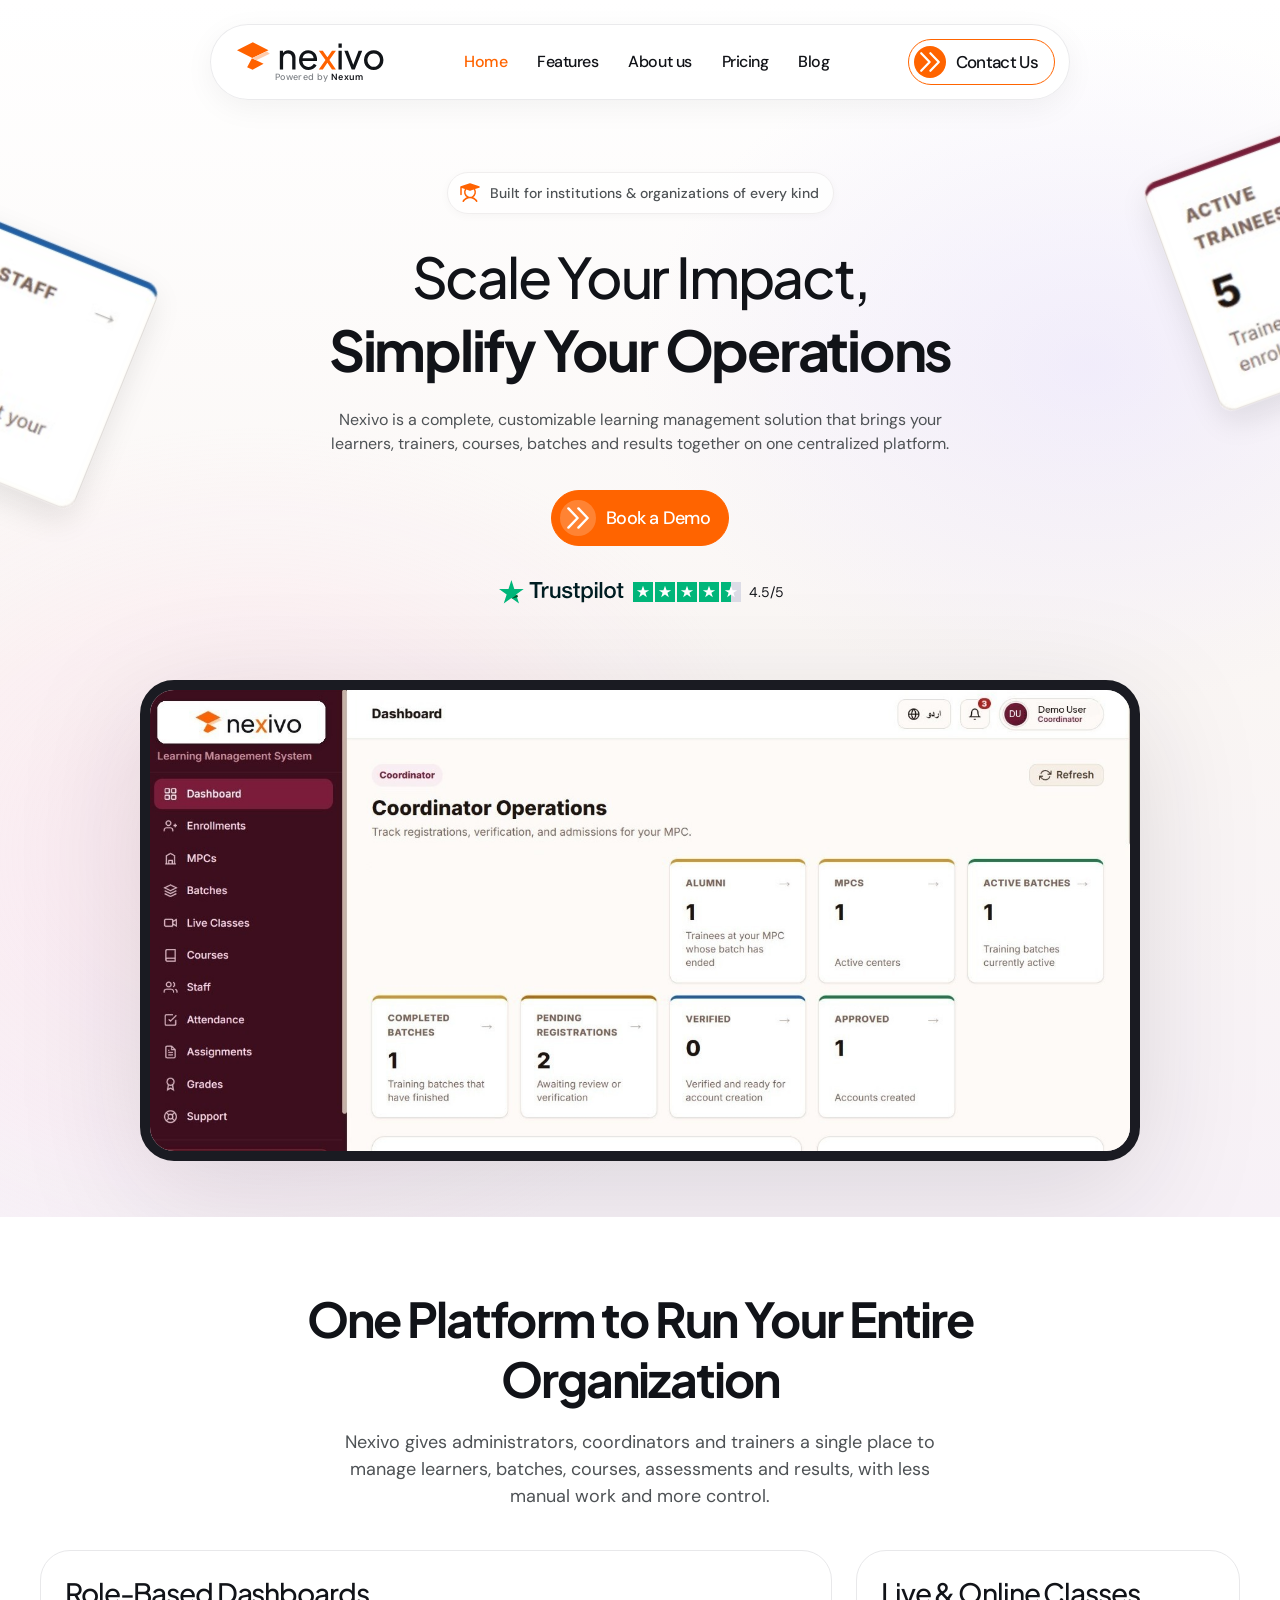
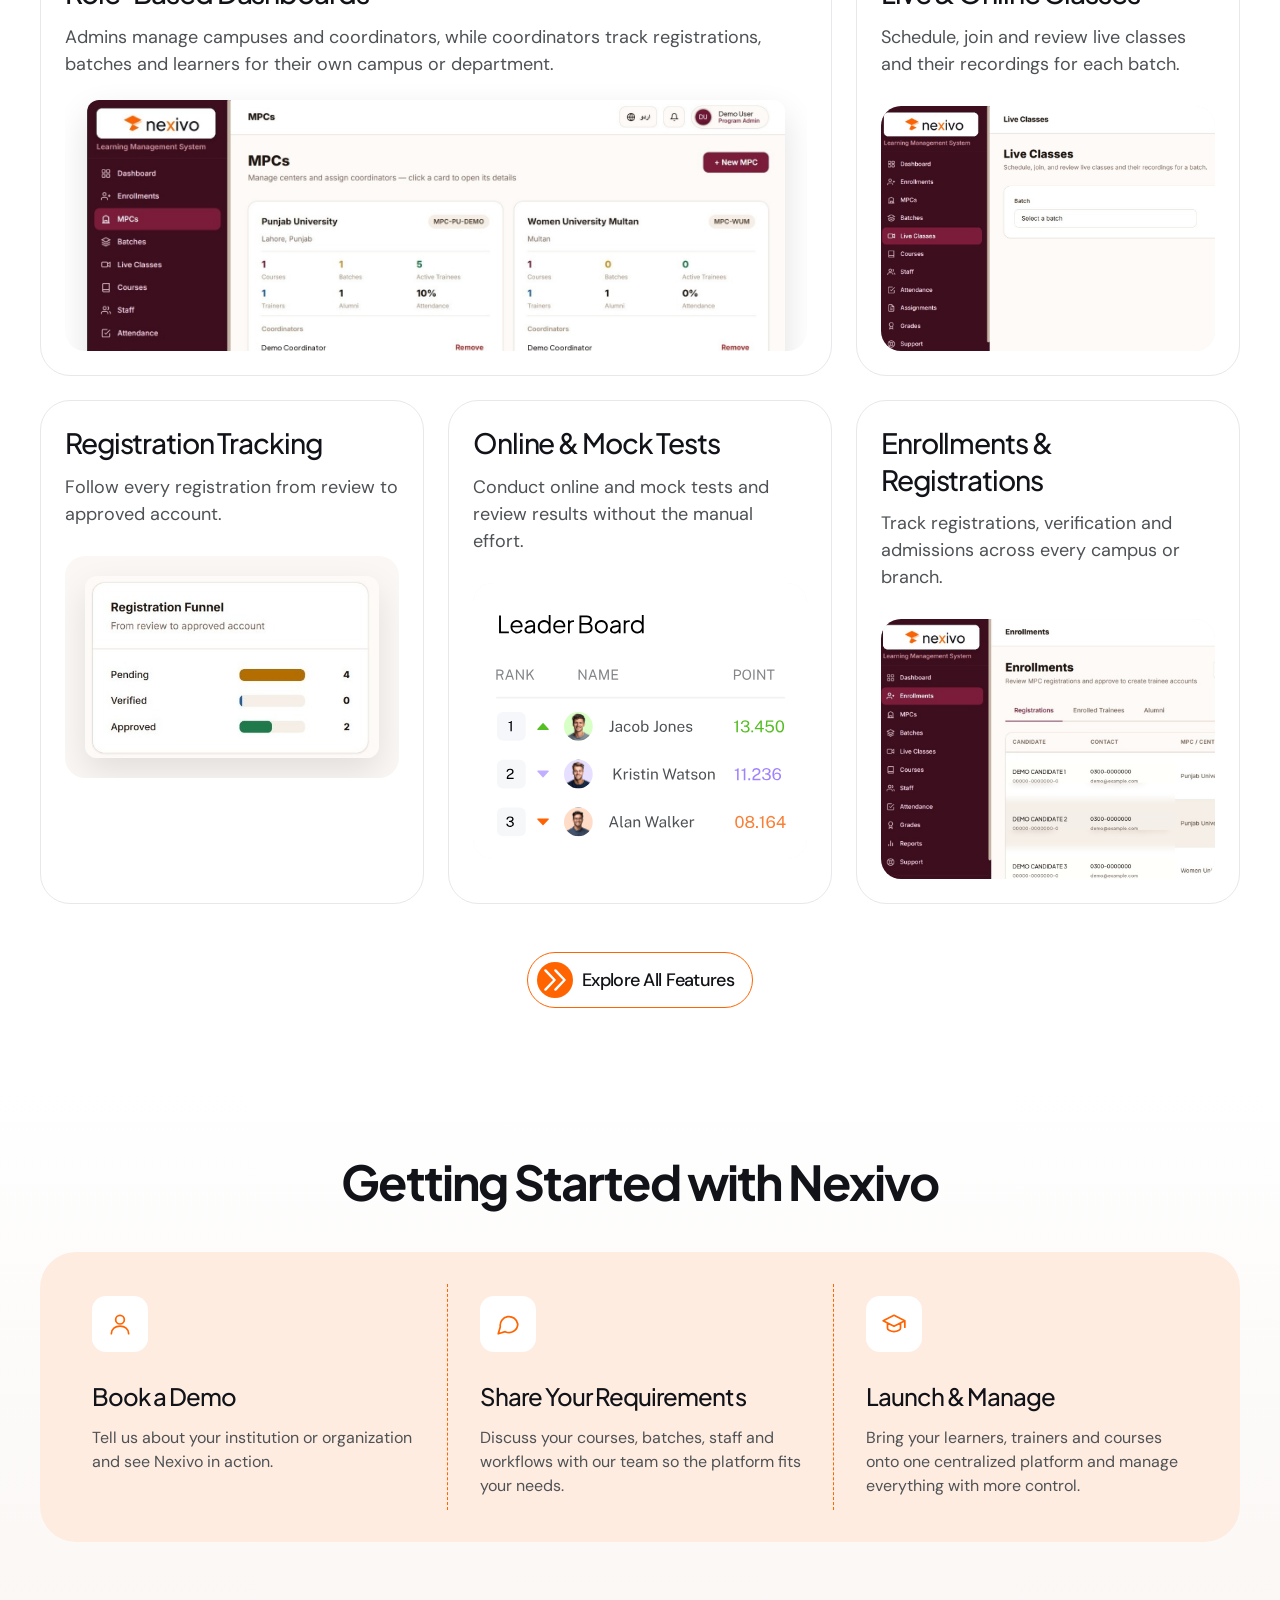
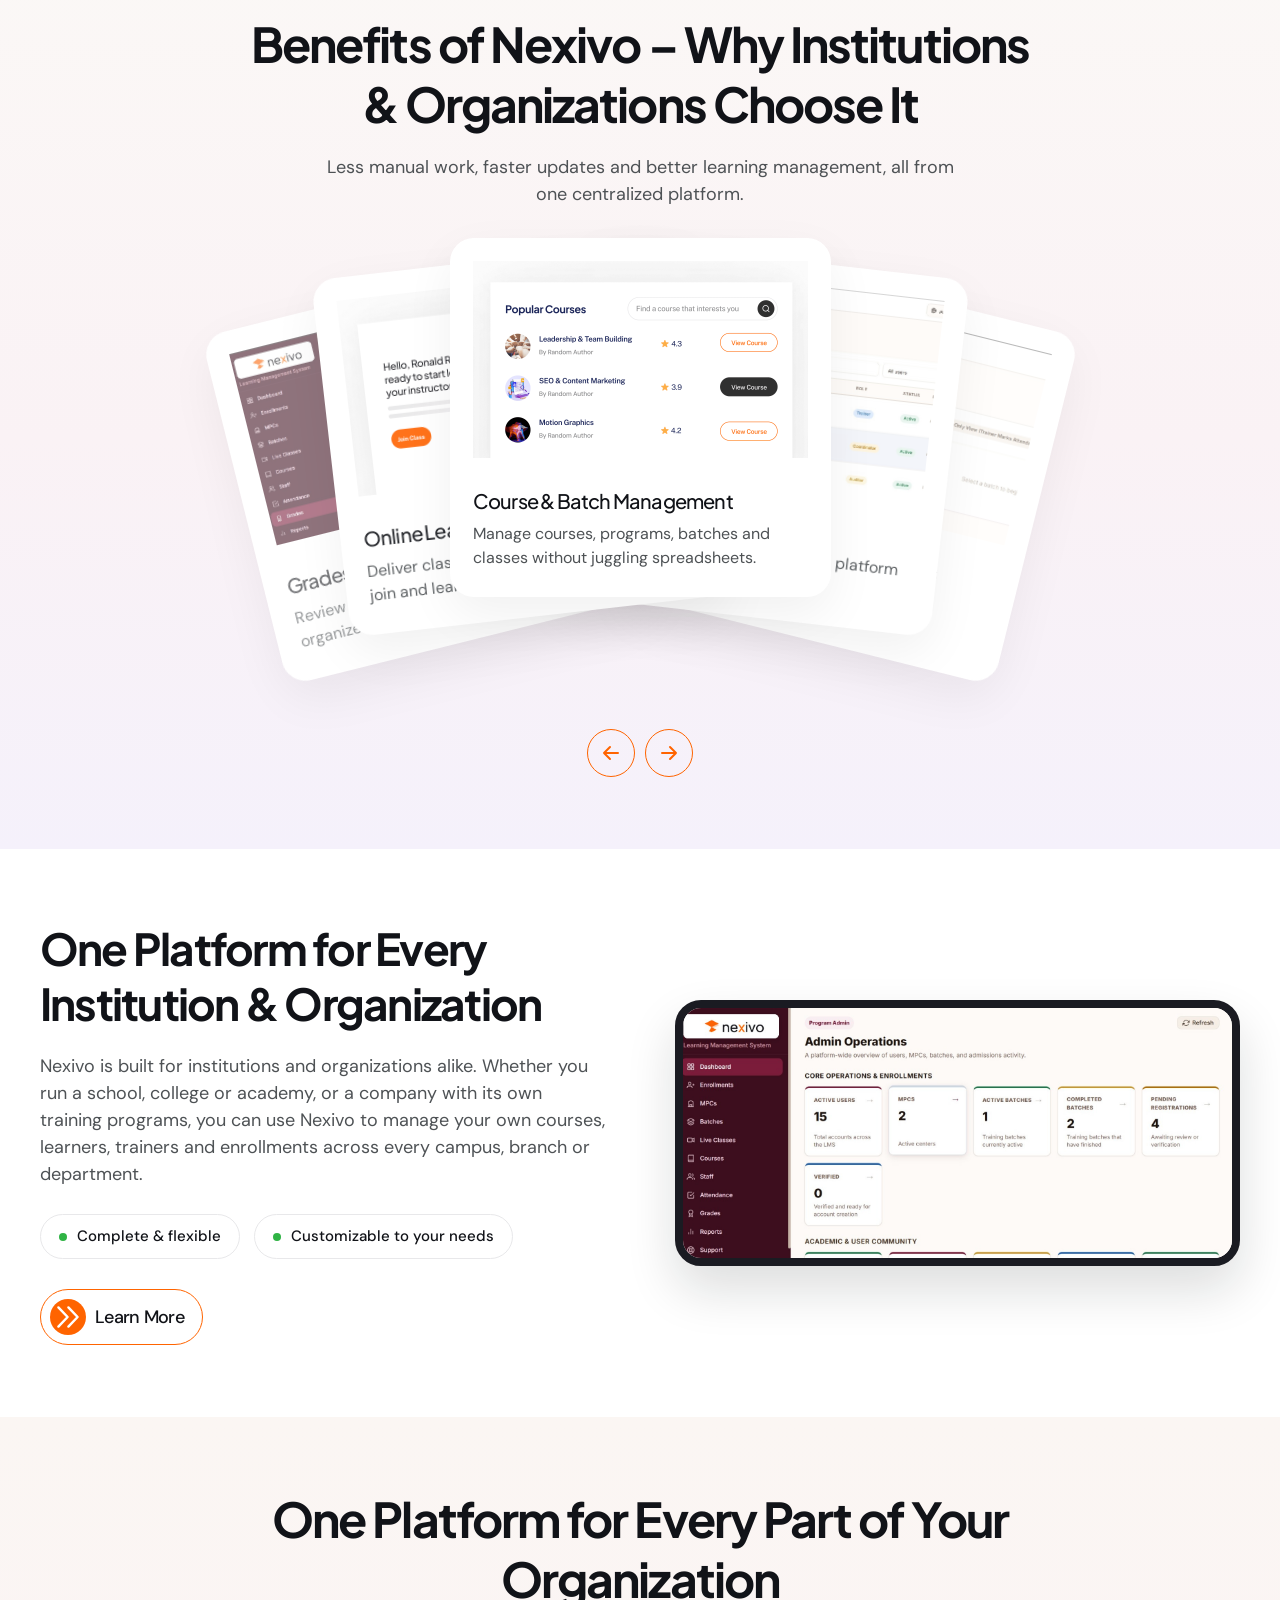
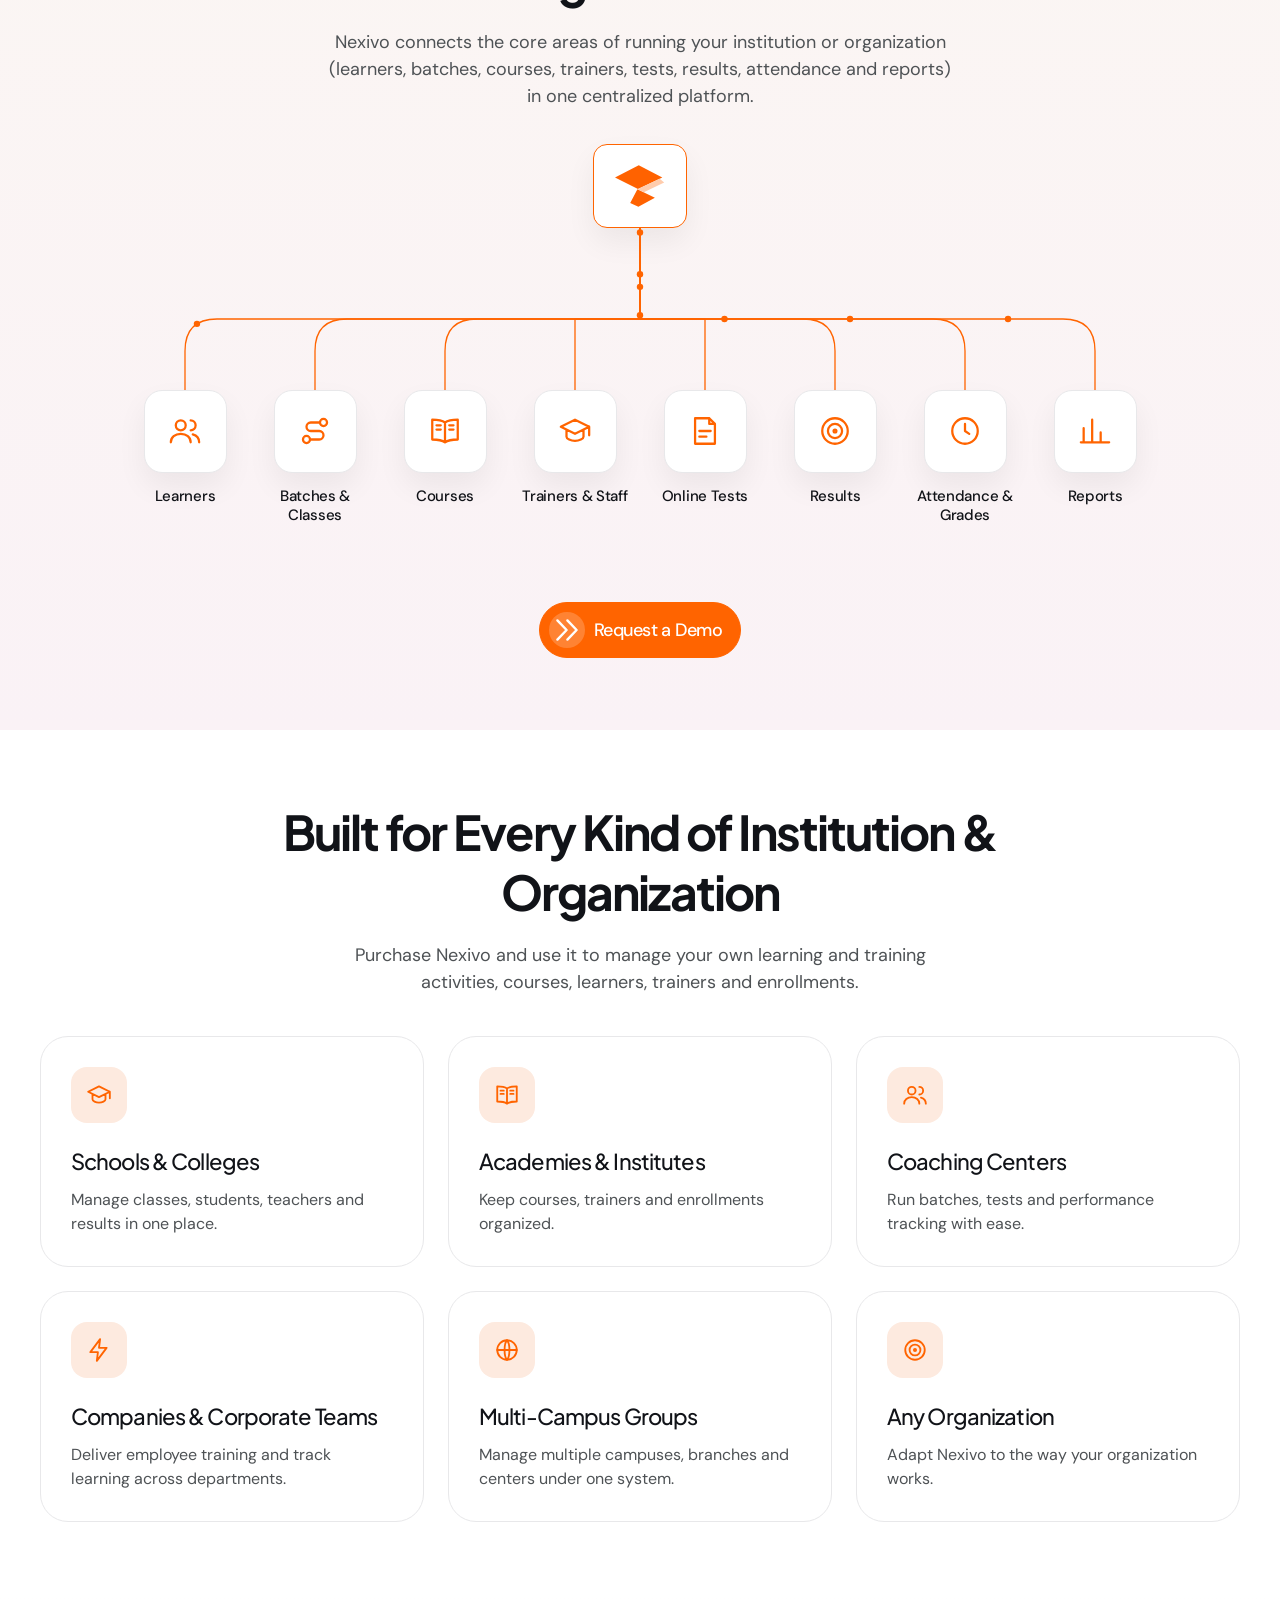
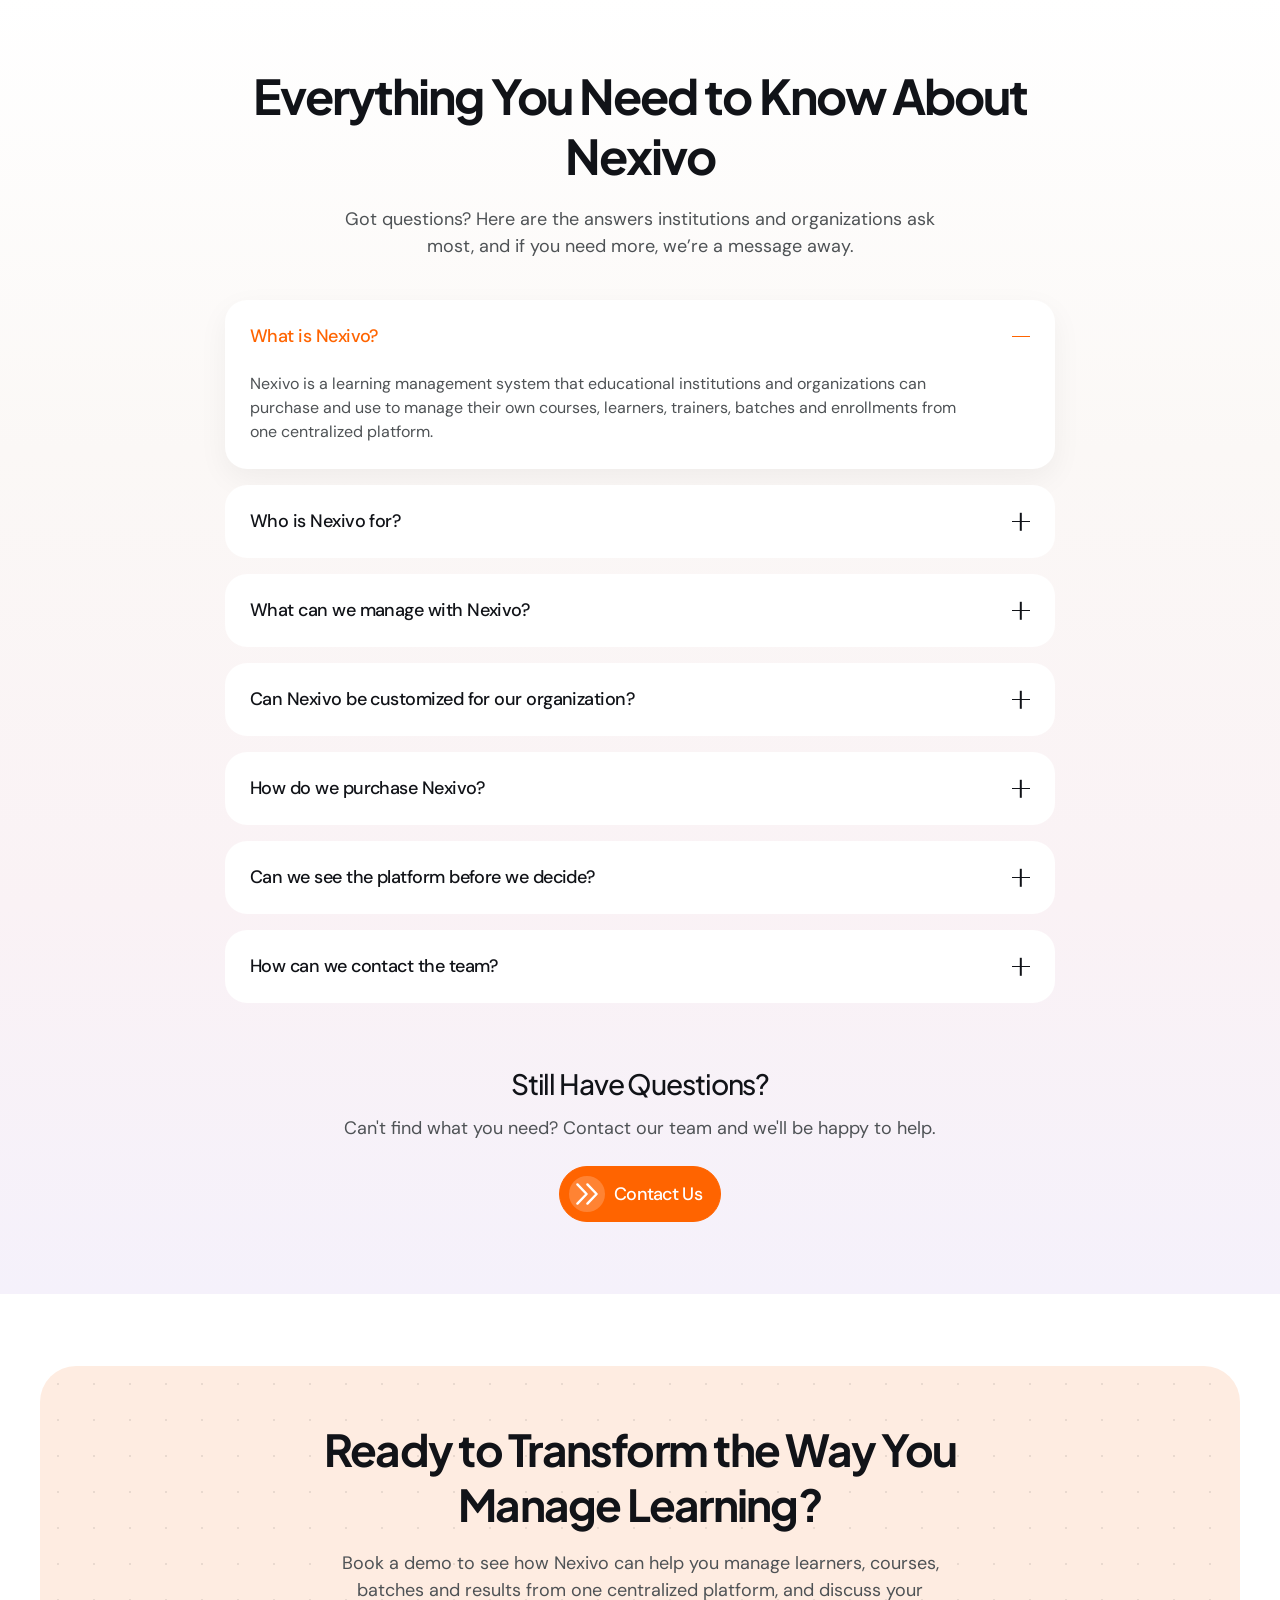
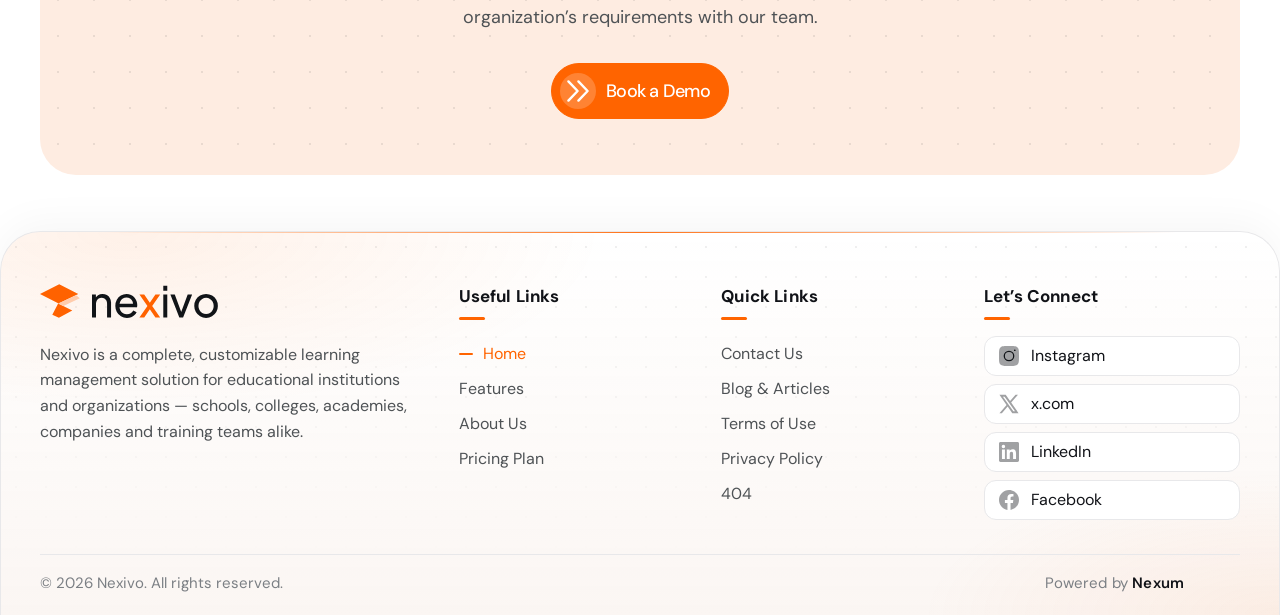
==== commit 1df40aa6: "Add "Powered by Nexum" branding to header and footer - Header: small "Powered by Nexum" line below t" ====
--- a/index.html
+++ b/index.html
@@ -4,9 +4,9 @@
 <link rel="icon" href="assets/img/t5WQFF2XCSLbSkYCLJ6KuIdgEk.png">
 <link rel="preload" href="assets/fonts/PlusJakartaSans.woff2" as="font" type="font/woff2" crossorigin>
 <link rel="preload" href="assets/fonts/DMSans.woff2" as="font" type="font/woff2" crossorigin>
-<link rel="stylesheet" href="css/style.css?v=1793209192"></head><body>
+<link rel="stylesheet" href="css/style.css?v=1793210981"></head><body>
 <header class="nav"><div class="nav-in">
-<a class="logo" href="index.html" aria-label="Nexivo home"><img src="assets/img/nexivo-logo.svg" alt="Nexivo"  loading="lazy" decoding="async" style="height:28px"></a>
+<a class="logo" href="index.html" aria-label="Nexivo home"><img src="assets/img/nexivo-logo.svg" alt="Nexivo"  loading="lazy" decoding="async" style="height:28px"><span class="pwr">Powered by <b>Nexum</b></span></a>
 <nav class="menu" aria-label="Main"><a href="index.html" class="on">Home</a><a href="features.html" class="">Features</a><a href="about-us.html" class="">About us</a><a href="pricing.html" class="">Pricing</a><a href="blog.html" class="">Blog</a></nav>
 <a class="btn btn-line btn-sm" href="contact-us.html"><span class="ic"><svg viewBox="2 2 12 12" fill="none" stroke="currentColor" stroke-width="1.2" stroke-linecap="round" stroke-linejoin="round"><path d="M3.2 3.2L7.8 8l-4.6 4.8M8.2 3.2L12.8 8l-4.6 4.8"/></svg></span><span class="lb">Contact Us</span></a>
 <button class="burger" aria-label="Menu"><i></i><i></i><i></i></button></div></header>
@@ -66,6 +66,6 @@
 <div class="rv" style="--d:.08s"><h4>Useful Links</h4><ul><li><a href="index.html" class="on">Home</a></li><li><a href="features.html" class="">Features</a></li><li><a href="about-us.html" class="">About Us</a></li><li><a href="pricing.html" class="">Pricing Plan</a></li></ul></div>
 <div class="rv" style="--d:.16s"><h4>Quick Links</h4><ul><li><a href="contact-us.html" class="">Contact Us</a></li><li><a href="blog.html" class="">Blog & Articles</a></li><li><a href="terms-of-use.html" class="">Terms of Use</a></li><li><a href="privacy-policy.html" class="">Privacy Policy</a></li><li><a href="404.html" class="">404</a></li></ul></div>
 <div class="rv" style="--d:.24s"><h4>Let’s Connect</h4><ul class="soc"><li><a href="#" aria-label="Instagram"><img src="assets/img/gN3zRJ2if0XmUwlsvkjmn3Qb0.svg" alt=""  width=20 height=20 loading="lazy" decoding="async" >Instagram</a></li><li><a href="#" aria-label="x.com"><img src="assets/img/qFQLrwy2LQwiQsYewoLRIvcwCgU.svg" alt=""  width=20 height=20 loading="lazy" decoding="async" >x.com</a></li><li><a href="#" aria-label="LinkedIn"><img src="assets/img/DVeOb1eqYJJ5sqZqpBb42ALKE.svg" alt=""  width=20 height=20 loading="lazy" decoding="async" >LinkedIn</a></li><li><a href="#" aria-label="Facebook"><img src="assets/img/Y5nB02Dtnt6itSCLVH7ugawaGIE.svg" alt=""  width=20 height=20 loading="lazy" decoding="async" >Facebook</a></li></ul></div></div>
-<div class="foot-bar rv" style="--d:.3s"><p>© 2026 Nexivo. All rights reserved.</p></div></div></footer>
+<div class="foot-bar rv" style="--d:.3s"><p>© 2026 Nexivo. All rights reserved.</p><p class="powered">Powered by <b>Nexum</b></p></div></div></footer>
 <a class="totop" href="#" aria-label="Back to top"><svg viewBox="0 0 24 24" fill="none" stroke="currentColor" stroke-width="2" stroke-linecap="round" stroke-linejoin="round"><path d="M12 19V5M6 11l6-6 6 6"/></svg></a>
-<script src="js/main.js?v=1793209192"></script></body></html>+<script src="js/main.js?v=1793210981"></script></body></html>
--- a/css/style.css
+++ b/css/style.css
@@ -31,6 +31,9 @@
 .nav.hide{transform:translateY(-140%)}
 .nav-in{display:flex;align-items:center;justify-content:space-between;width:100%;max-width:860px;height:76px;padding:0 14px 0 26px;border-radius:100px;background:rgba(255,255,255,.82);backdrop-filter:blur(14px);-webkit-backdrop-filter:blur(14px);border:1px solid rgba(232,232,234,.9);box-shadow:0 8px 30px rgba(17,19,24,.05)}
 .logo img{height:28px;width:auto}
+.nav .logo{display:inline-flex;flex-direction:column;align-items:flex-start;gap:3px;line-height:1}
+.nav .logo .pwr{font-size:9px;letter-spacing:.04em;color:var(--muted);font-weight:500;padding-left:38px}
+.nav .logo .pwr b{color:var(--ink);font-weight:600}
 .menu{display:flex;gap:30px}
 .menu a{font-size:16px;font-weight:500;letter-spacing:-.03em;color:var(--ink);position:relative;transition:color .25s}
 .menu a:hover,.menu a.on{color:var(--orange)}
@@ -259,8 +262,9 @@
 .foot .soc a img{width:20px;height:20px;flex:none;transition:filter .3s var(--ease)}
 .foot .soc a:hover{background:var(--orange);border-color:var(--orange);color:#fff;transform:translateY(-3px);box-shadow:0 12px 26px rgba(255,100,0,.28)}
 .foot .soc a:hover img{filter:brightness(0) invert(1)}
-.foot-bar{display:flex;align-items:center;justify-content:space-between;gap:20px;margin-top:34px;padding:16px 0 20px;border-top:1px solid var(--line)}
+.foot-bar{display:flex;align-items:center;justify-content:space-between;gap:14px 20px;flex-wrap:wrap;margin-top:34px;padding:16px 0 20px;border-top:1px solid var(--line)}
 .foot-bar p{max-width:none;font-size:15px;color:var(--muted)}
+.foot-bar .powered{letter-spacing:.01em;padding-right:56px}.foot-bar .powered b{color:var(--ink);font-weight:600}
 .totop{position:fixed;right:24px;bottom:24px;z-index:90;background:#fff;box-shadow:0 6px 20px rgba(17,19,24,.14);opacity:0;visibility:hidden;transform:translateY(12px);display:grid;place-items:center;width:40px;height:40px;flex:none;border-radius:50%;border:1.5px solid rgba(255,100,0,.7);color:var(--orange);transition:background-color .4s var(--ease),color .4s var(--ease),transform .4s var(--ease),border-color .4s var(--ease),opacity .3s,visibility .3s}
 .totop svg{width:22px;height:22px}
 .totop.show{opacity:1;visibility:visible;transform:none}
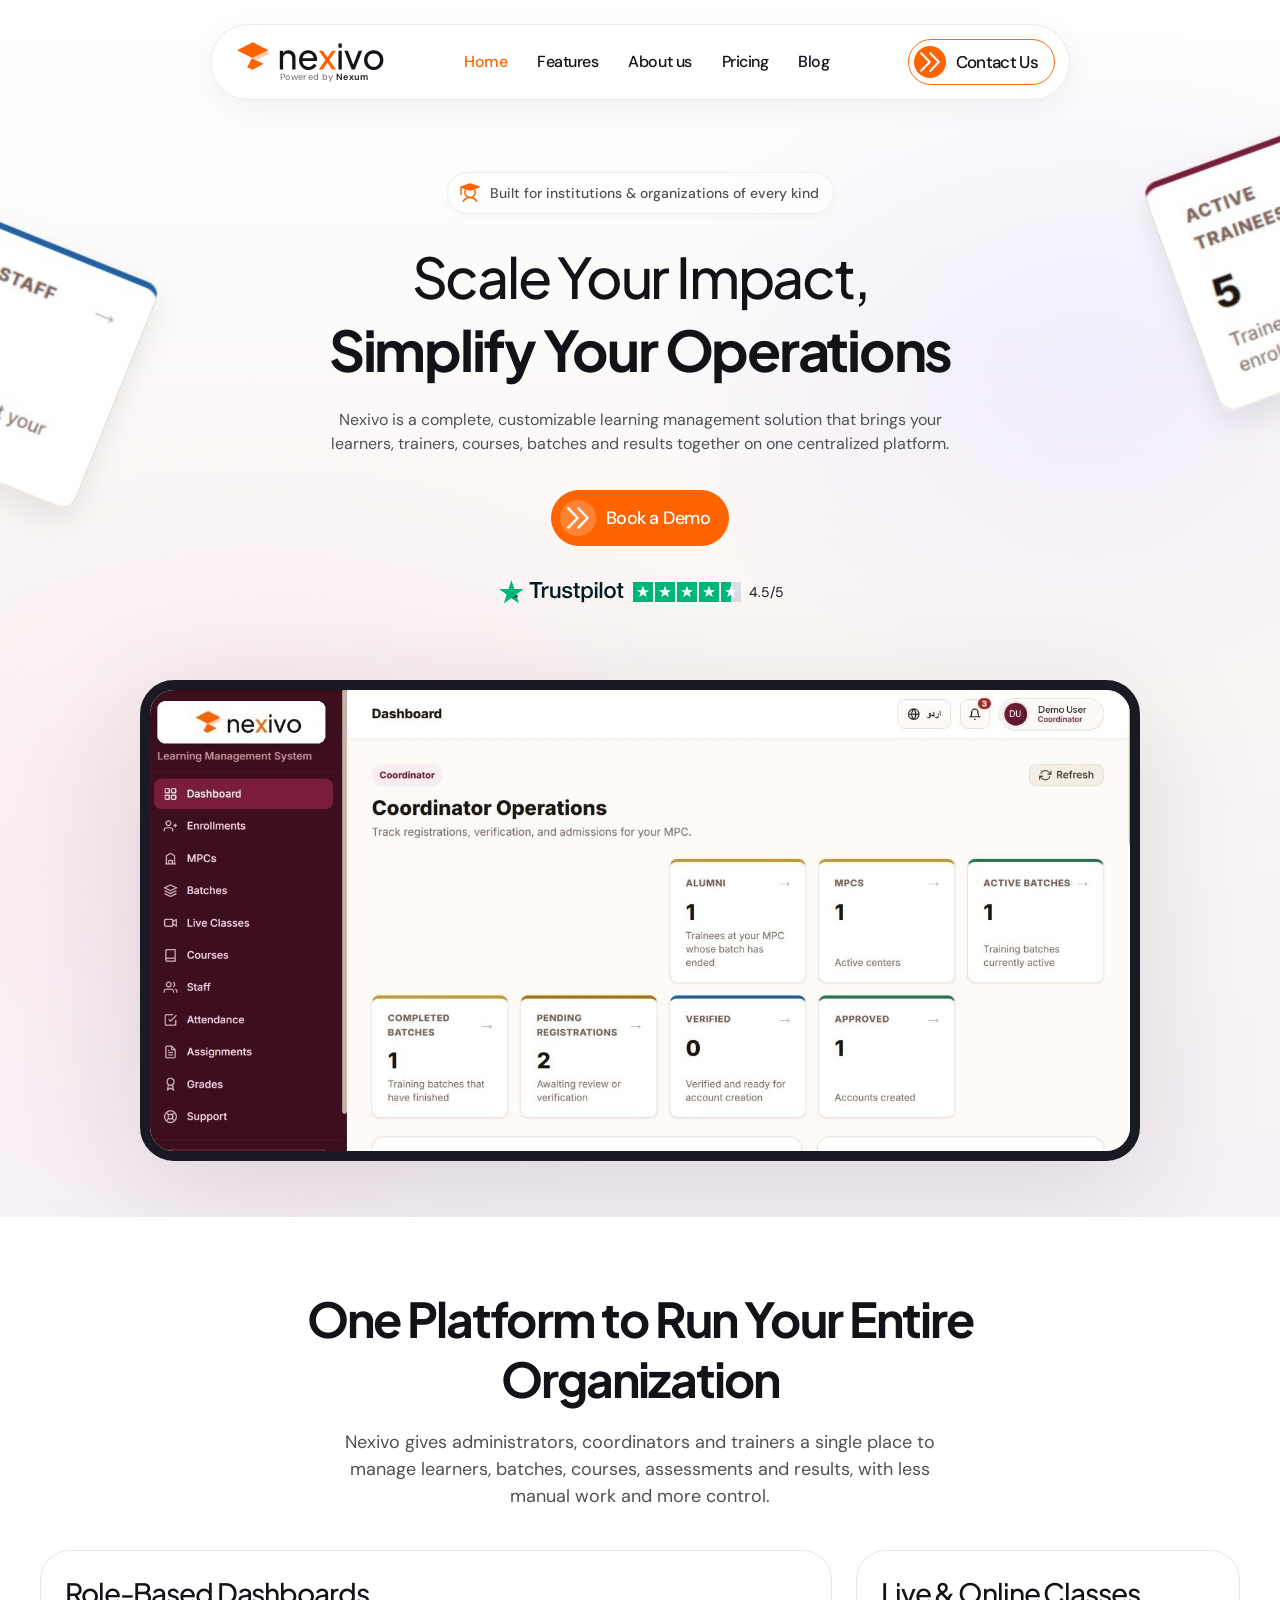
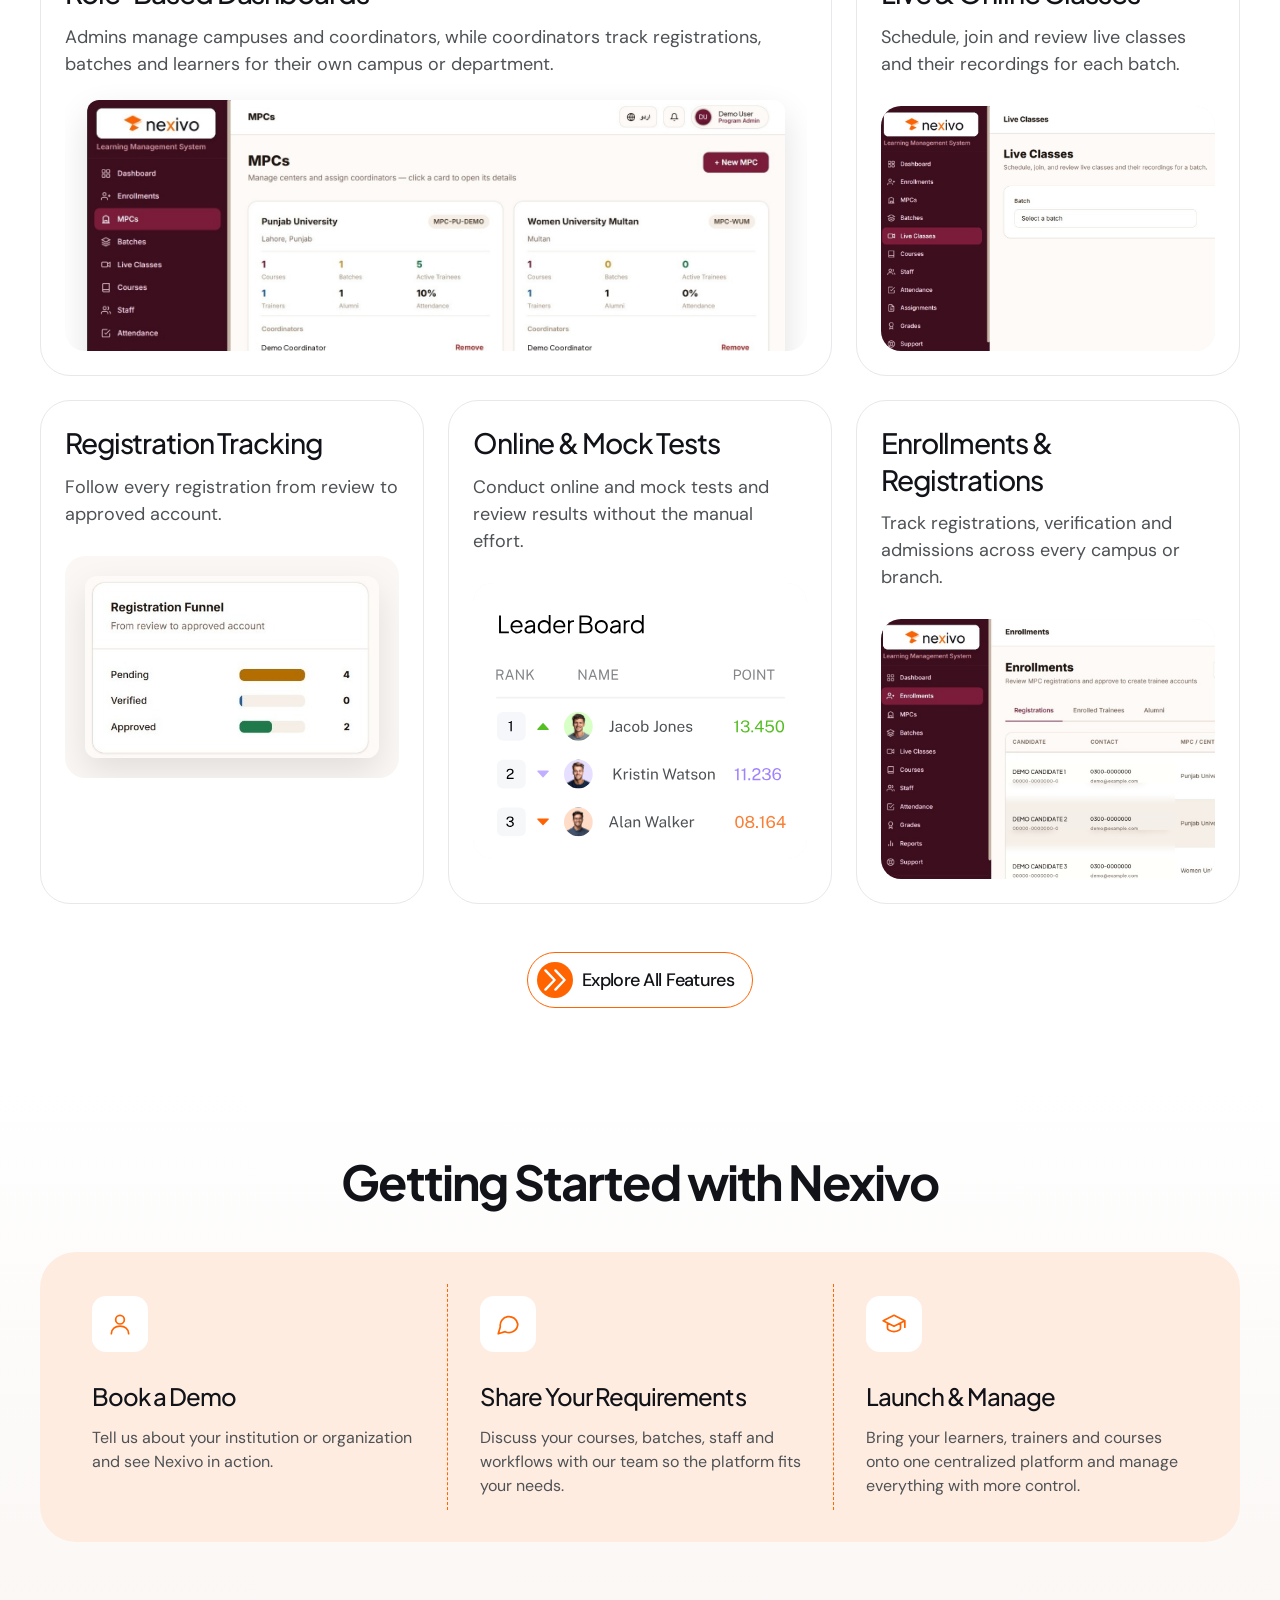
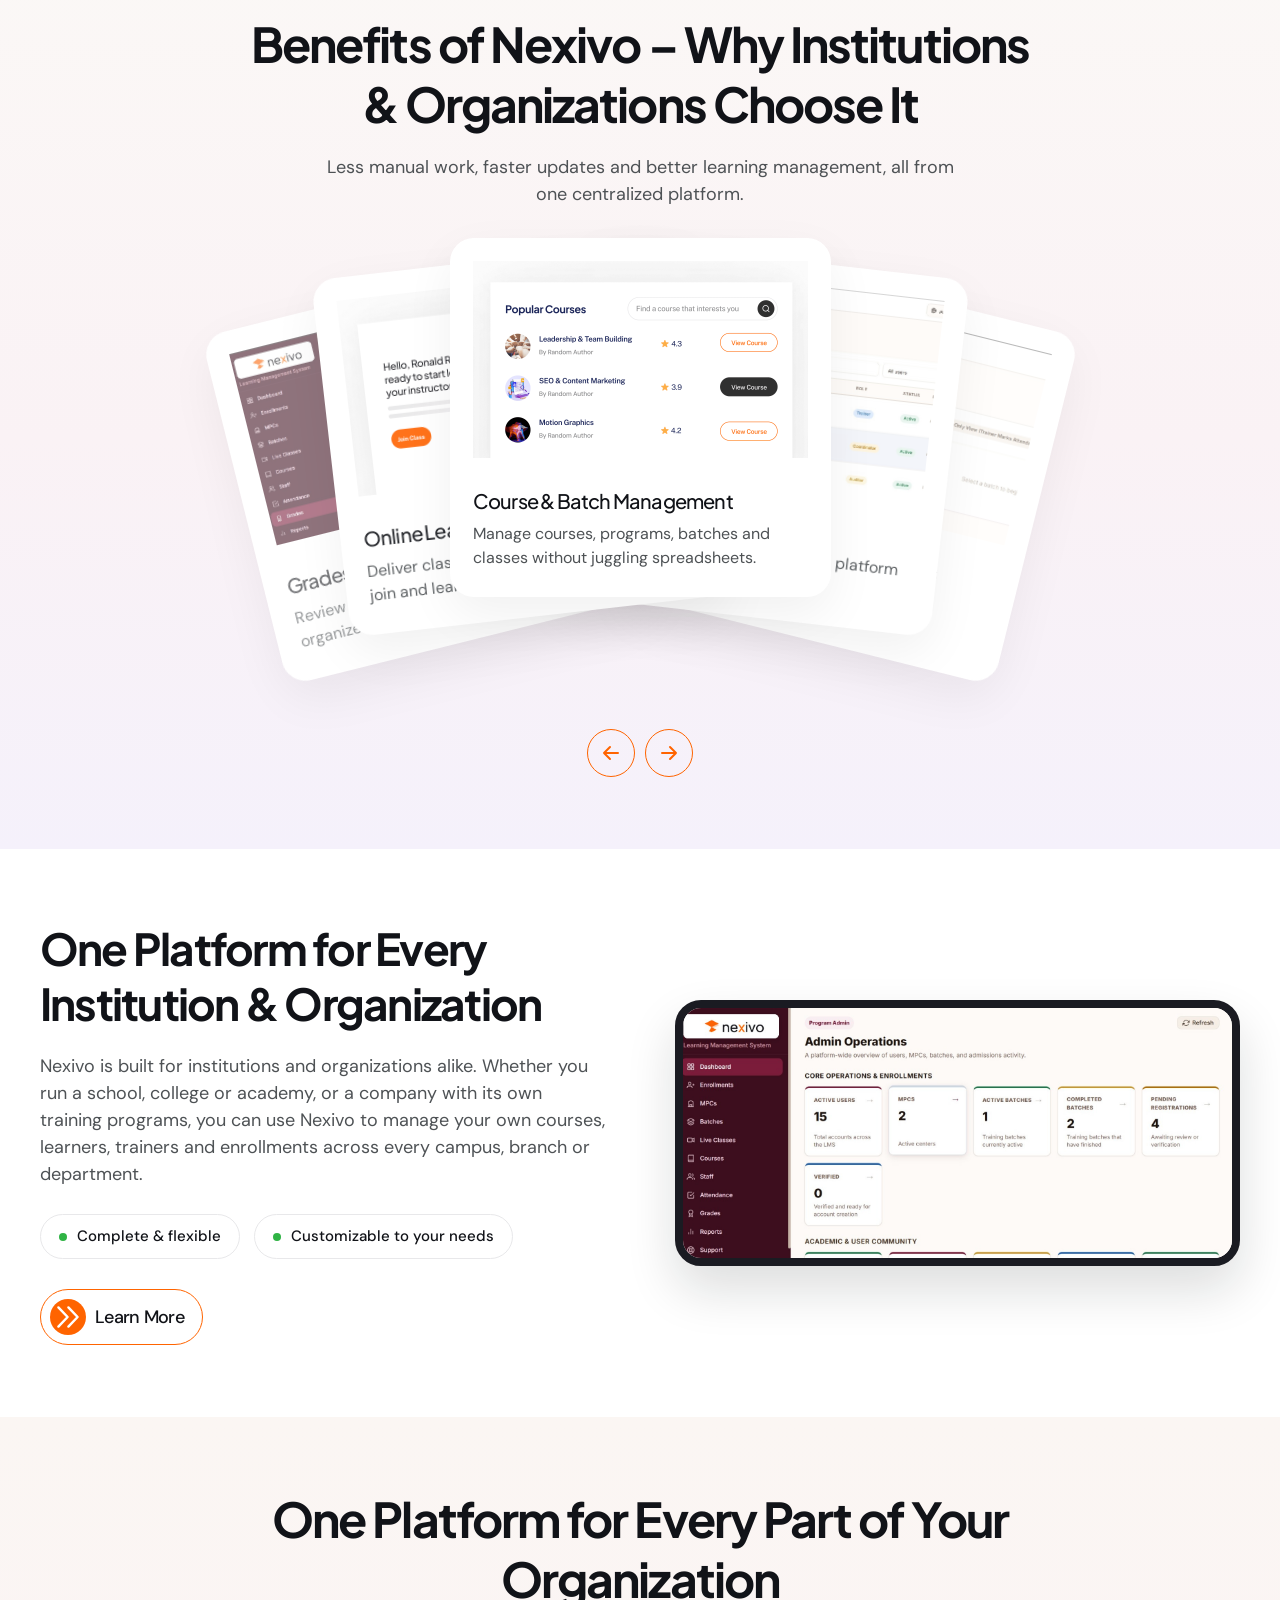
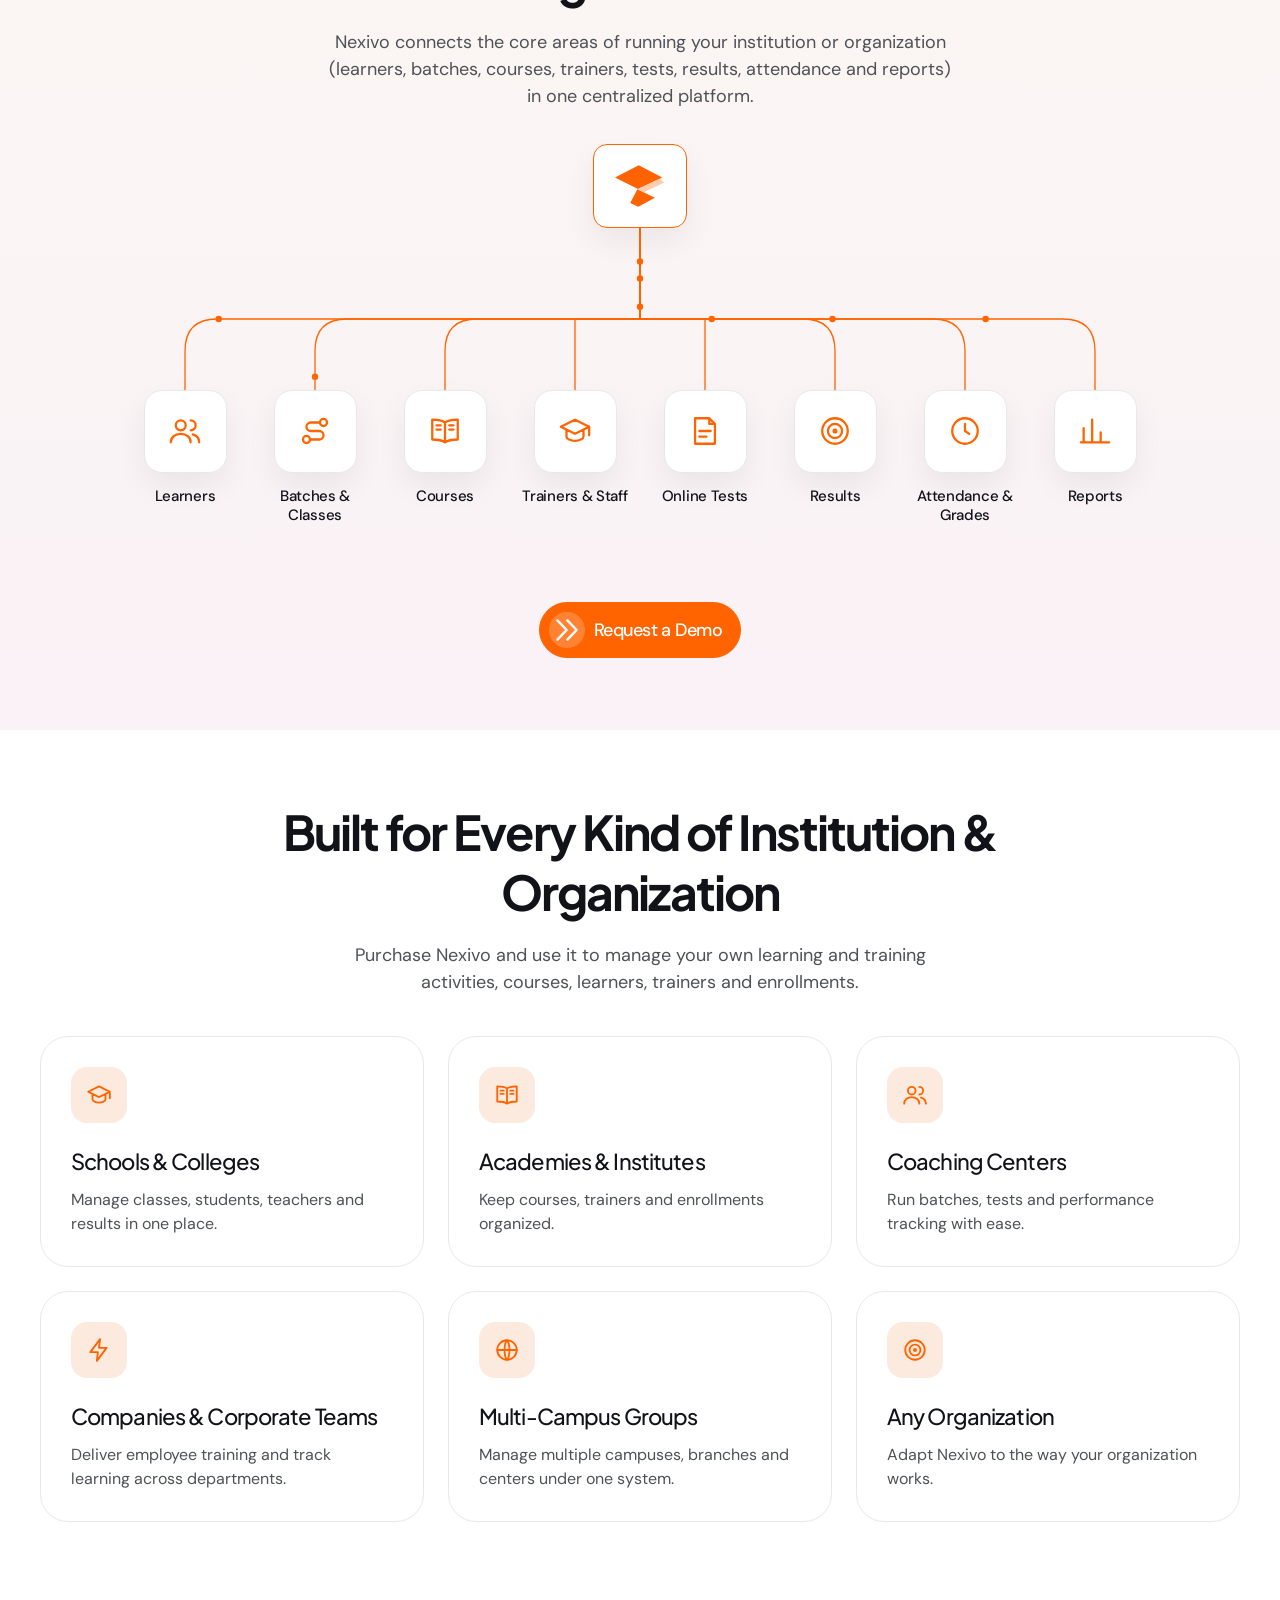
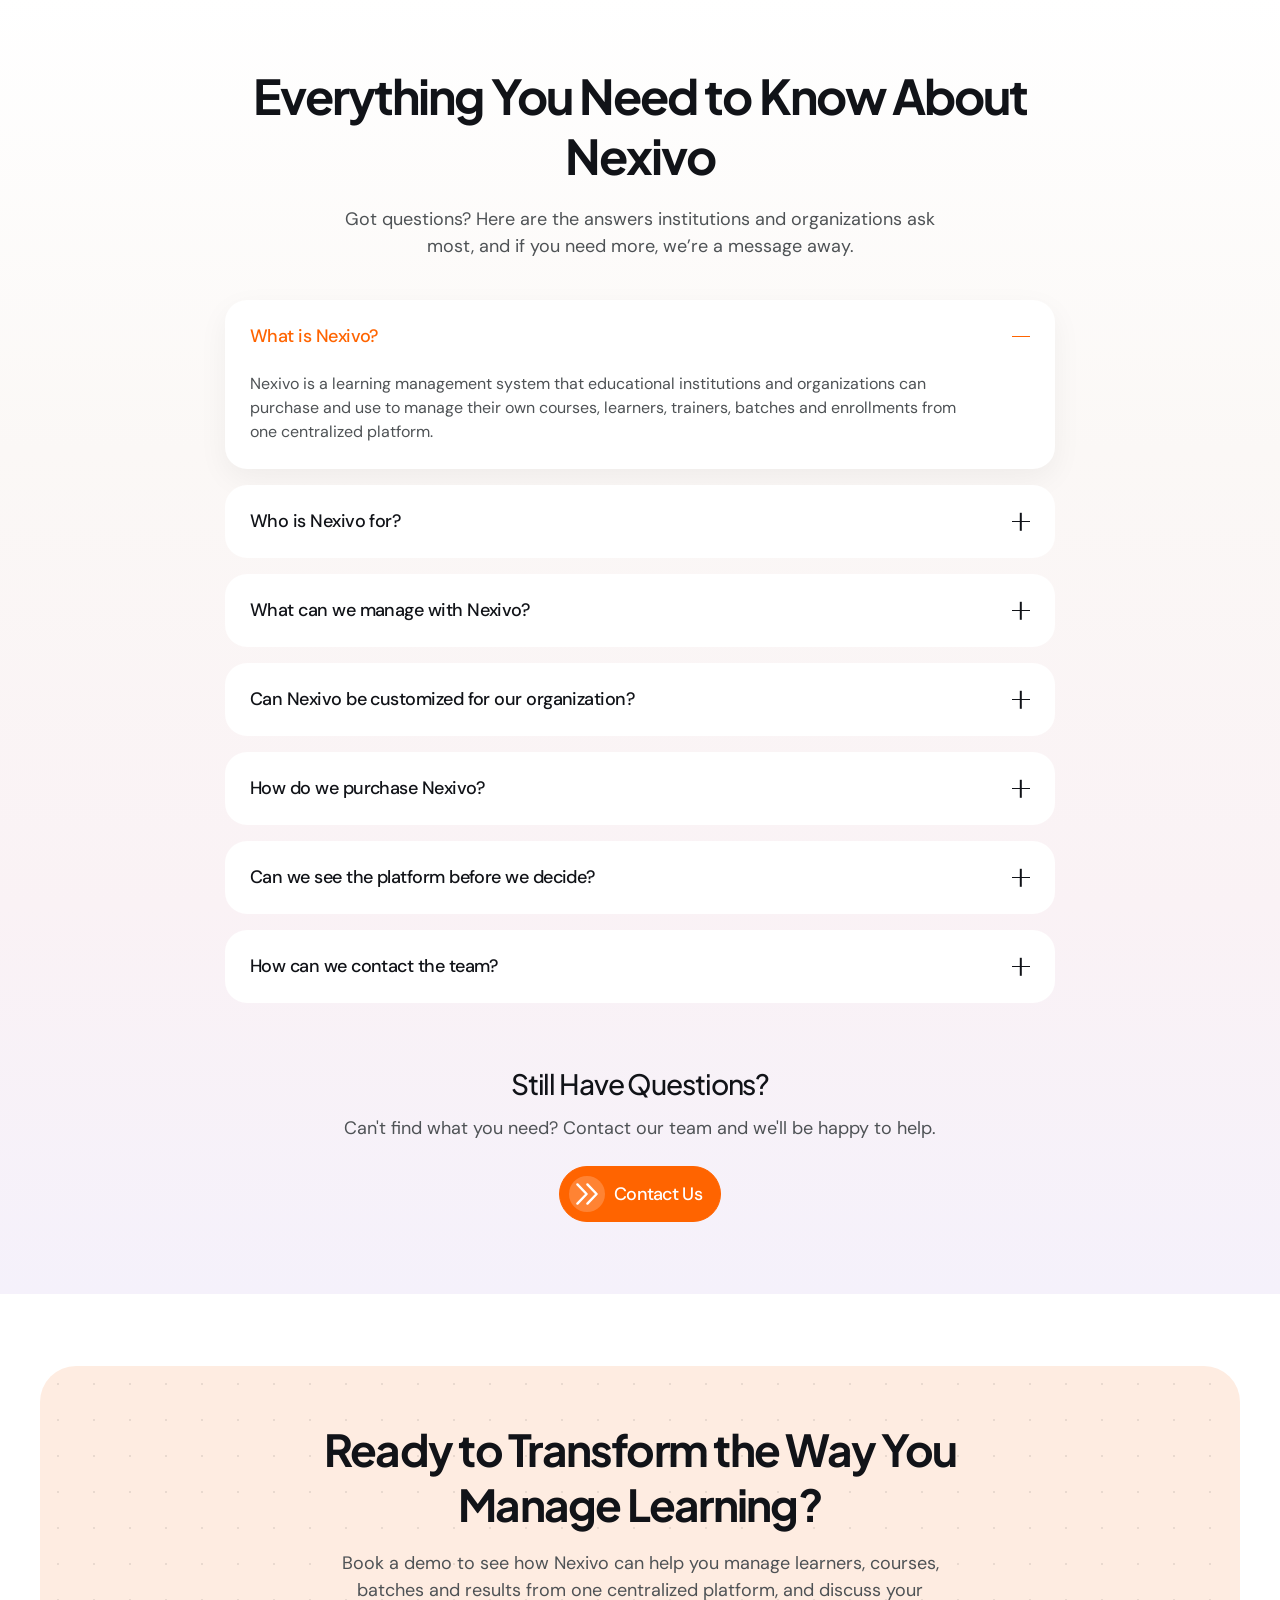
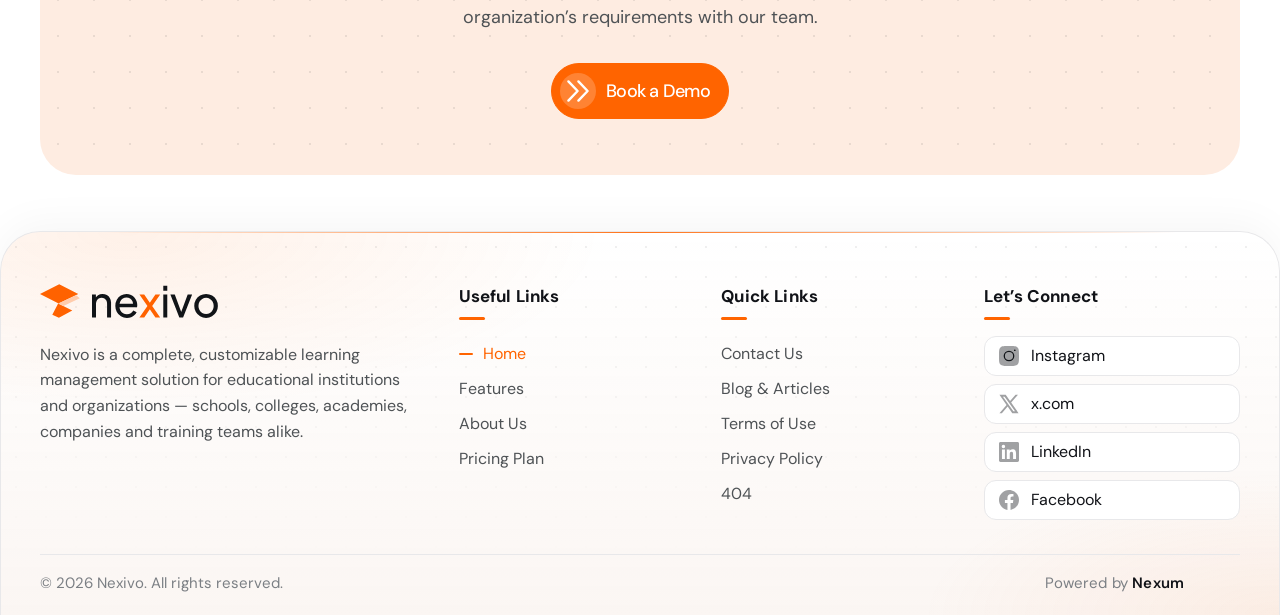
==== commit 7179393d: "Align header "Powered by Nexum" neatly under the Nexivo wordmark Co-Authored-By: Claude Opus 4.8 <no" ====
--- a/index.html
+++ b/index.html
@@ -4,7 +4,7 @@
 <link rel="icon" href="assets/img/t5WQFF2XCSLbSkYCLJ6KuIdgEk.png">
 <link rel="preload" href="assets/fonts/PlusJakartaSans.woff2" as="font" type="font/woff2" crossorigin>
 <link rel="preload" href="assets/fonts/DMSans.woff2" as="font" type="font/woff2" crossorigin>
-<link rel="stylesheet" href="css/style.css?v=1793210981"></head><body>
+<link rel="stylesheet" href="css/style.css?v=1793211292"></head><body>
 <header class="nav"><div class="nav-in">
 <a class="logo" href="index.html" aria-label="Nexivo home"><img src="assets/img/nexivo-logo.svg" alt="Nexivo"  loading="lazy" decoding="async" style="height:28px"><span class="pwr">Powered by <b>Nexum</b></span></a>
 <nav class="menu" aria-label="Main"><a href="index.html" class="on">Home</a><a href="features.html" class="">Features</a><a href="about-us.html" class="">About us</a><a href="pricing.html" class="">Pricing</a><a href="blog.html" class="">Blog</a></nav>
@@ -68,4 +68,4 @@
 <div class="rv" style="--d:.24s"><h4>Let’s Connect</h4><ul class="soc"><li><a href="#" aria-label="Instagram"><img src="assets/img/gN3zRJ2if0XmUwlsvkjmn3Qb0.svg" alt=""  width=20 height=20 loading="lazy" decoding="async" >Instagram</a></li><li><a href="#" aria-label="x.com"><img src="assets/img/qFQLrwy2LQwiQsYewoLRIvcwCgU.svg" alt=""  width=20 height=20 loading="lazy" decoding="async" >x.com</a></li><li><a href="#" aria-label="LinkedIn"><img src="assets/img/DVeOb1eqYJJ5sqZqpBb42ALKE.svg" alt=""  width=20 height=20 loading="lazy" decoding="async" >LinkedIn</a></li><li><a href="#" aria-label="Facebook"><img src="assets/img/Y5nB02Dtnt6itSCLVH7ugawaGIE.svg" alt=""  width=20 height=20 loading="lazy" decoding="async" >Facebook</a></li></ul></div></div>
 <div class="foot-bar rv" style="--d:.3s"><p>© 2026 Nexivo. All rights reserved.</p><p class="powered">Powered by <b>Nexum</b></p></div></div></footer>
 <a class="totop" href="#" aria-label="Back to top"><svg viewBox="0 0 24 24" fill="none" stroke="currentColor" stroke-width="2" stroke-linecap="round" stroke-linejoin="round"><path d="M12 19V5M6 11l6-6 6 6"/></svg></a>
-<script src="js/main.js?v=1793210981"></script></body></html>+<script src="js/main.js?v=1793211292"></script></body></html>
--- a/css/style.css
+++ b/css/style.css
@@ -32,7 +32,7 @@
 .nav-in{display:flex;align-items:center;justify-content:space-between;width:100%;max-width:860px;height:76px;padding:0 14px 0 26px;border-radius:100px;background:rgba(255,255,255,.82);backdrop-filter:blur(14px);-webkit-backdrop-filter:blur(14px);border:1px solid rgba(232,232,234,.9);box-shadow:0 8px 30px rgba(17,19,24,.05)}
 .logo img{height:28px;width:auto}
 .nav .logo{display:inline-flex;flex-direction:column;align-items:flex-start;gap:3px;line-height:1}
-.nav .logo .pwr{font-size:9px;letter-spacing:.04em;color:var(--muted);font-weight:500;padding-left:38px}
+.nav .logo .pwr{font-size:9px;letter-spacing:.04em;color:var(--muted);font-weight:500;padding-left:43px}
 .nav .logo .pwr b{color:var(--ink);font-weight:600}
 .menu{display:flex;gap:30px}
 .menu a{font-size:16px;font-weight:500;letter-spacing:-.03em;color:var(--ink);position:relative;transition:color .25s}
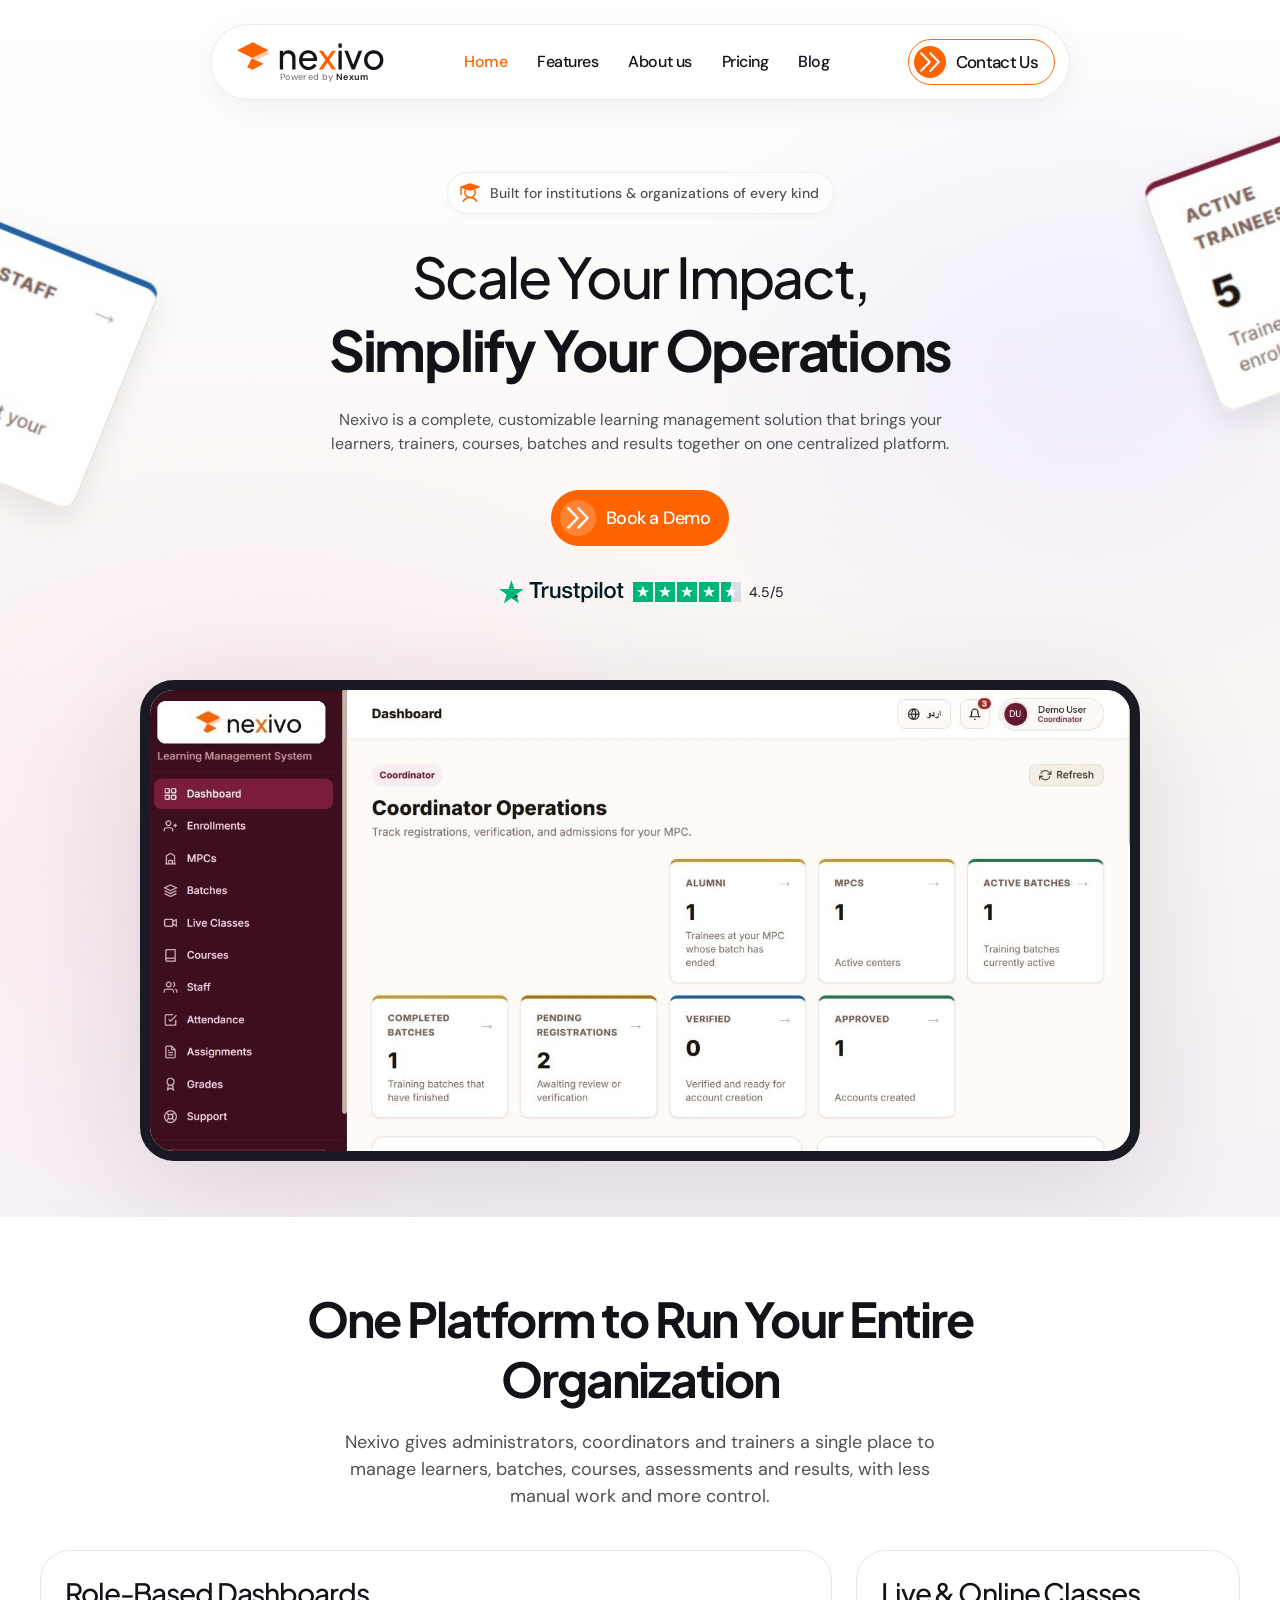
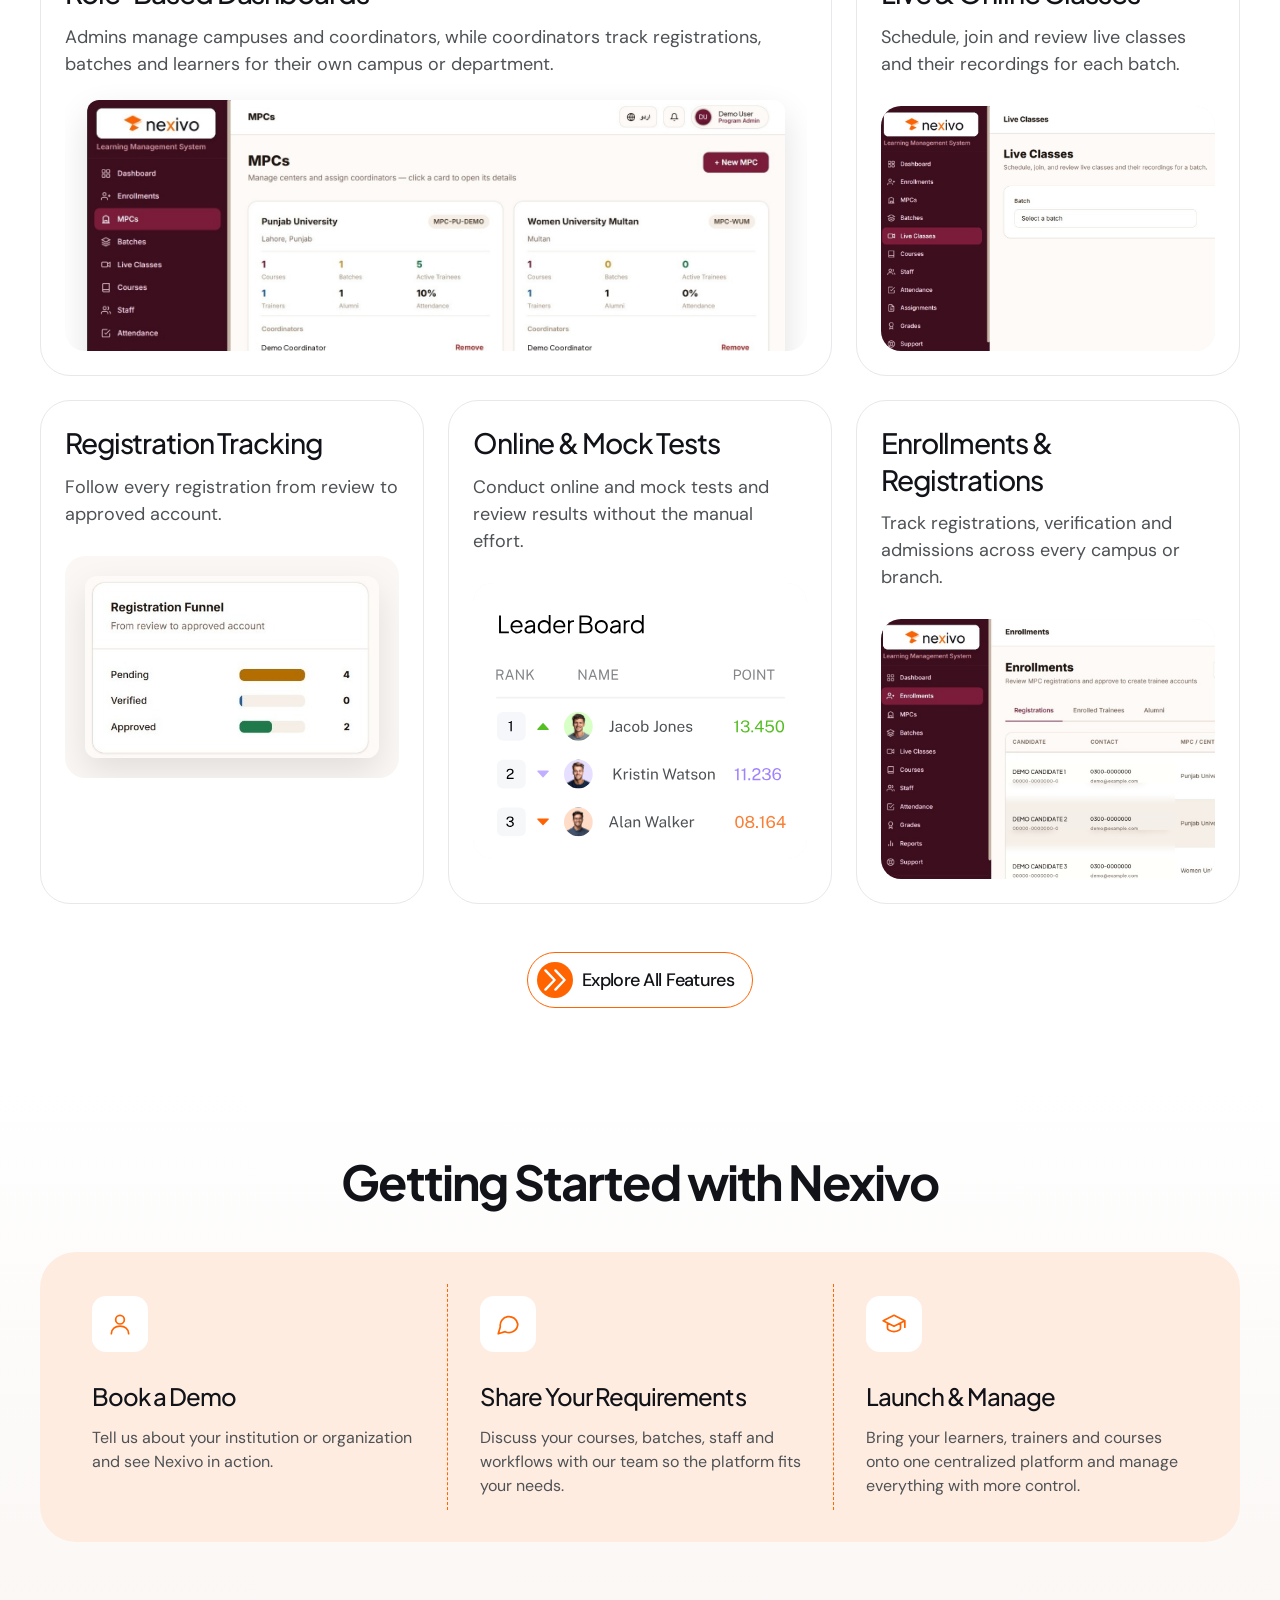
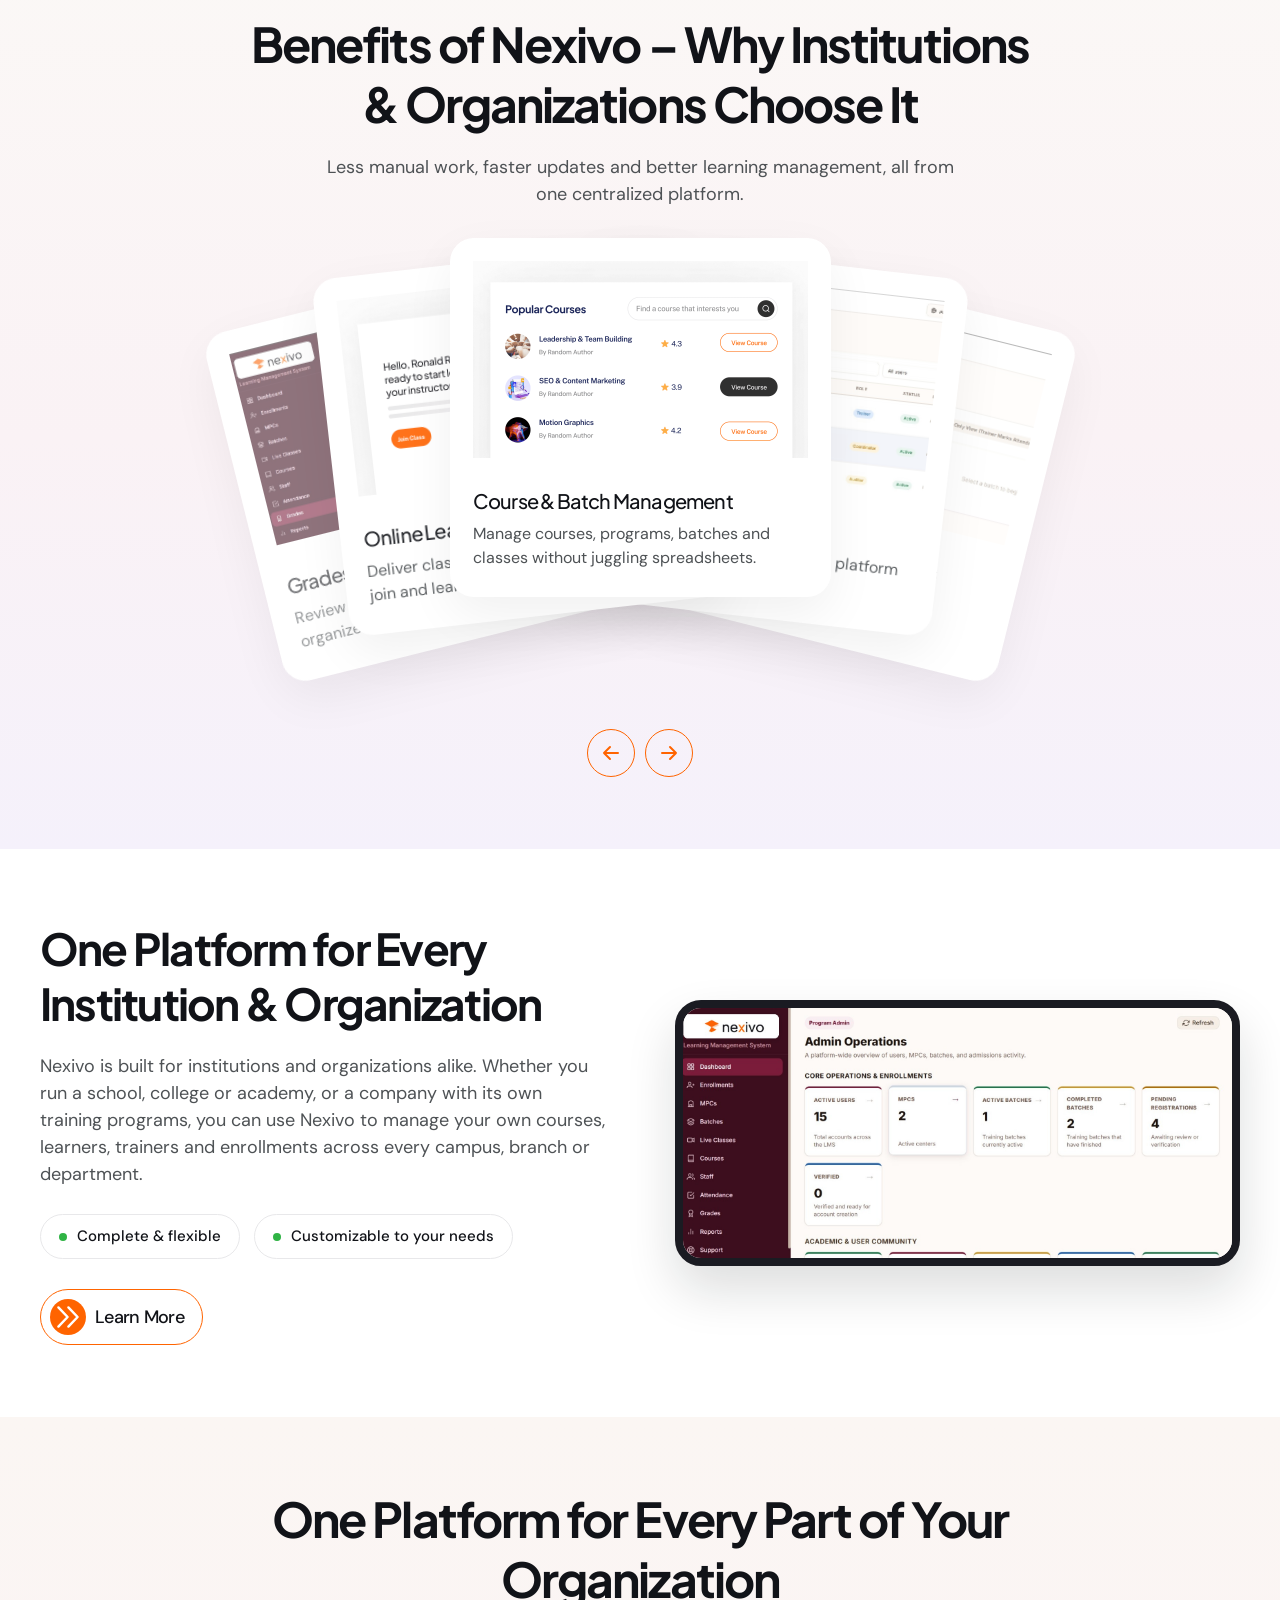
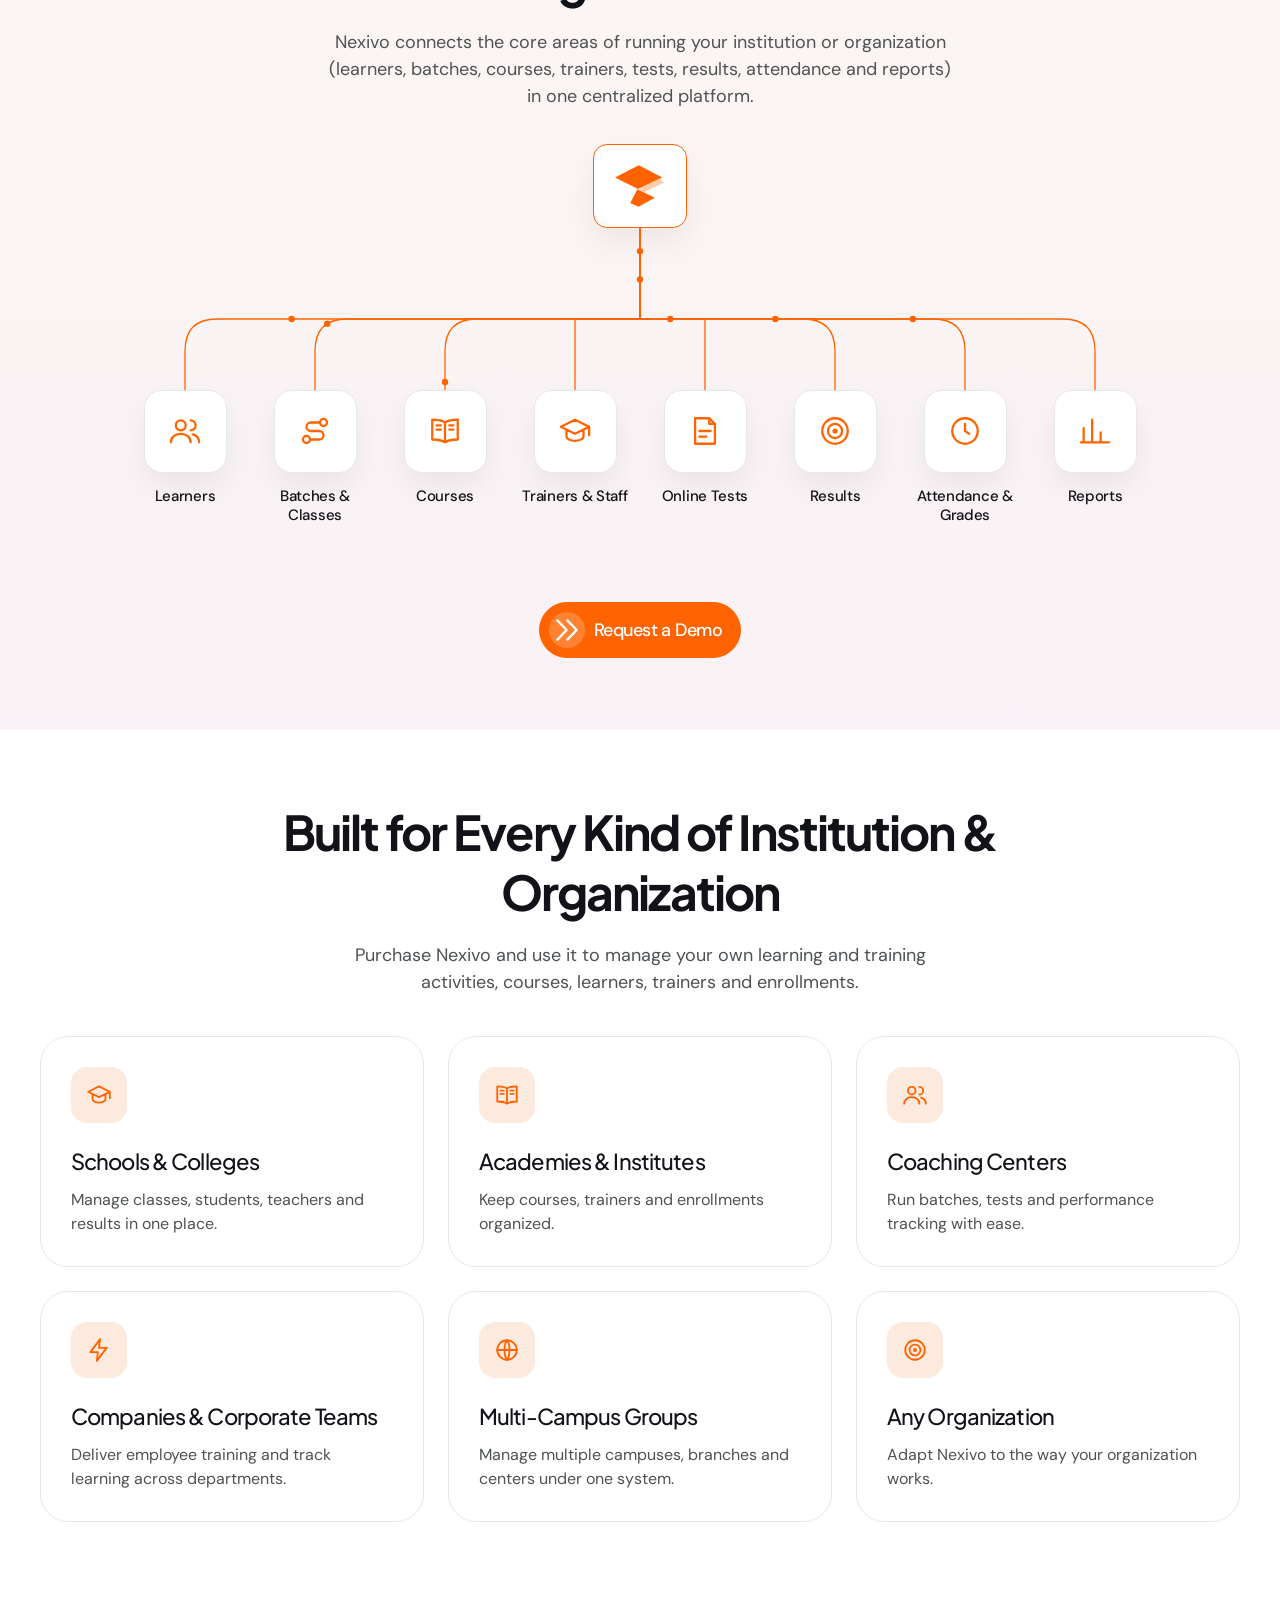
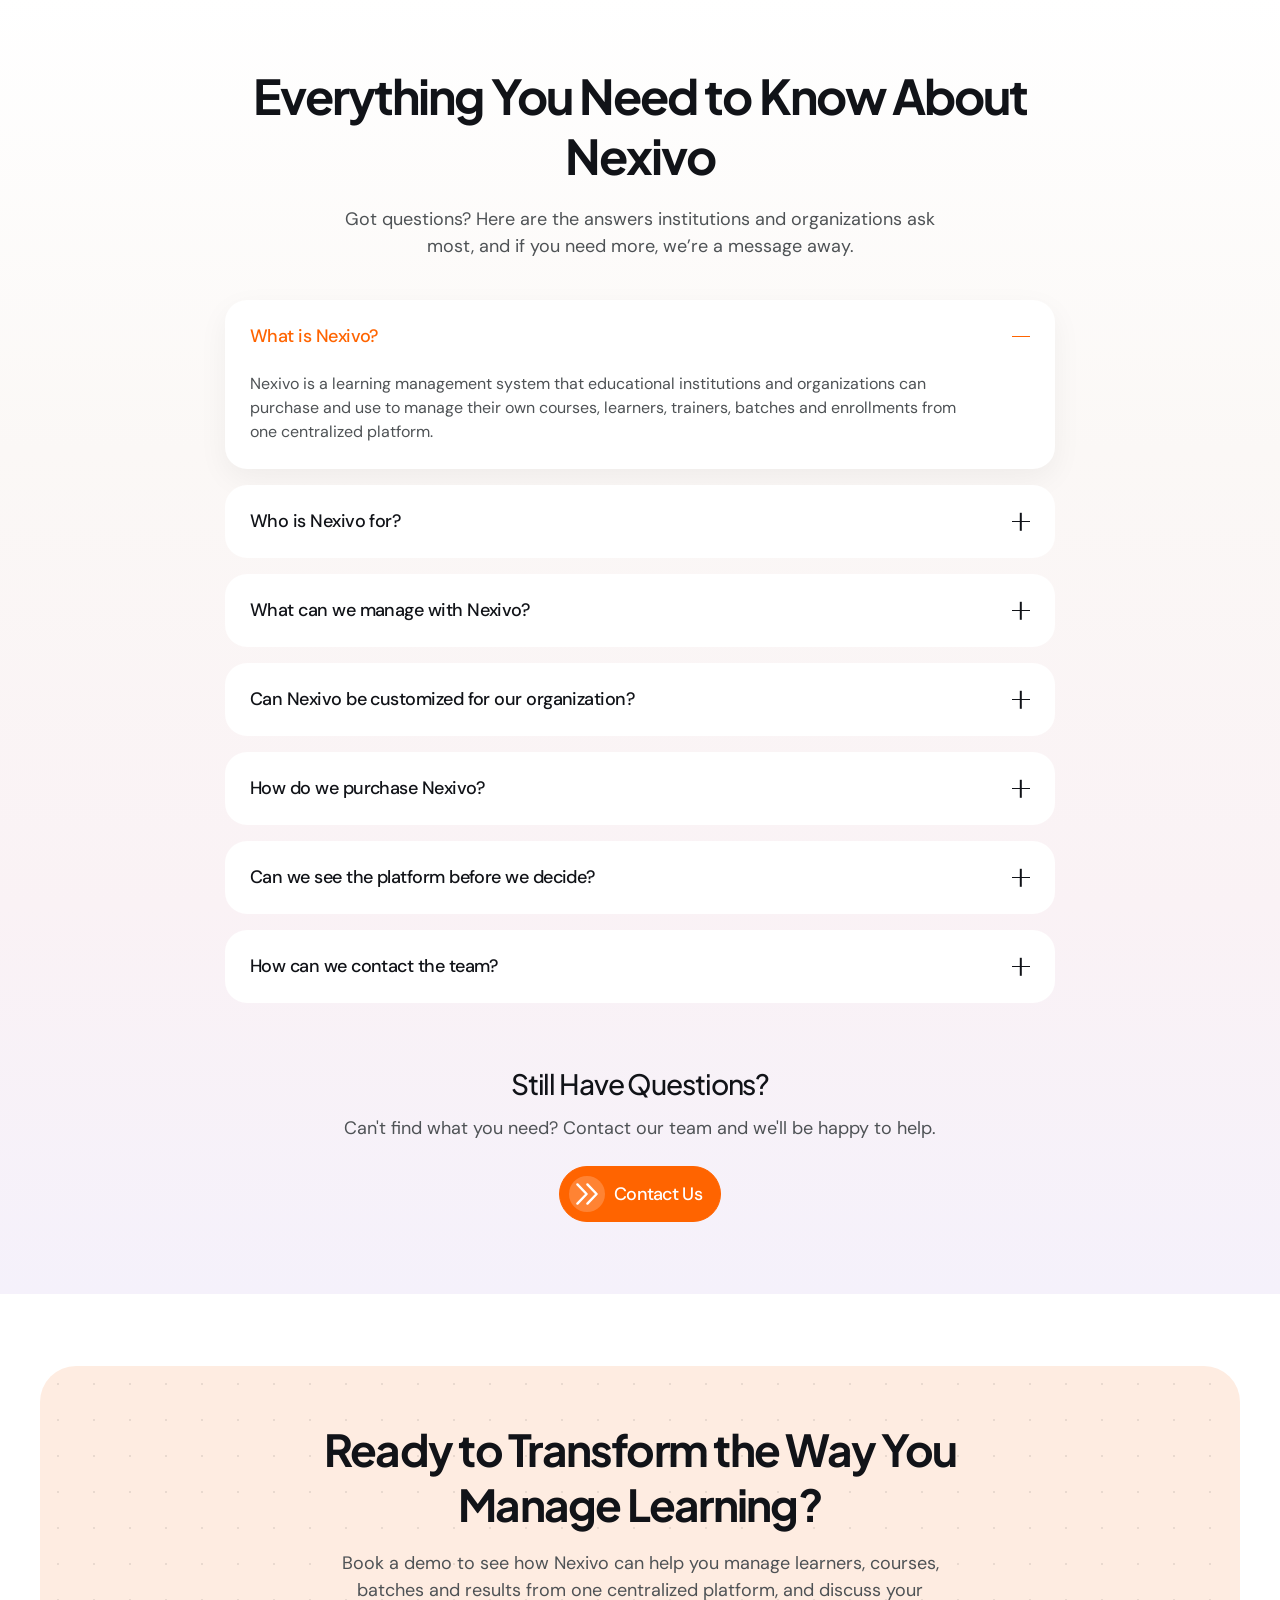
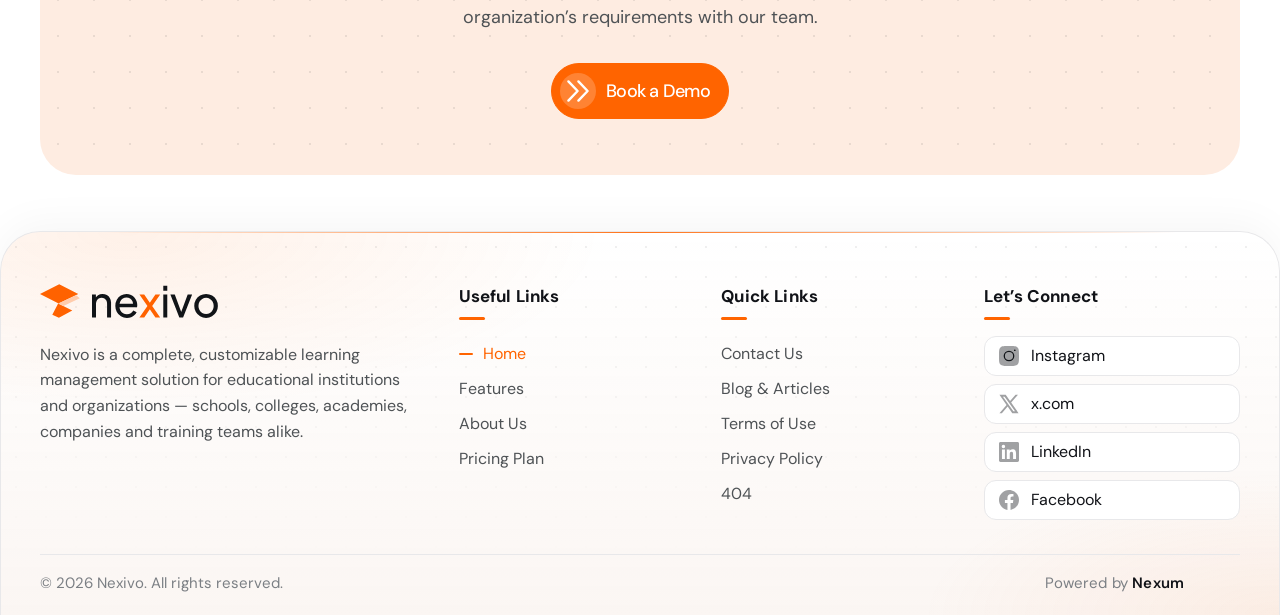
==== commit eded1f3c: "Remove Python: serve header/footer via JS shared components - Add js/components.js: injects the shar" ====
--- a/index.html
+++ b/index.html
@@ -4,13 +4,8 @@
 <link rel="icon" href="assets/img/t5WQFF2XCSLbSkYCLJ6KuIdgEk.png">
 <link rel="preload" href="assets/fonts/PlusJakartaSans.woff2" as="font" type="font/woff2" crossorigin>
 <link rel="preload" href="assets/fonts/DMSans.woff2" as="font" type="font/woff2" crossorigin>
-<link rel="stylesheet" href="css/style.css?v=1793211292"></head><body>
-<header class="nav"><div class="nav-in">
-<a class="logo" href="index.html" aria-label="Nexivo home"><img src="assets/img/nexivo-logo.svg" alt="Nexivo"  loading="lazy" decoding="async" style="height:28px"><span class="pwr">Powered by <b>Nexum</b></span></a>
-<nav class="menu" aria-label="Main"><a href="index.html" class="on">Home</a><a href="features.html" class="">Features</a><a href="about-us.html" class="">About us</a><a href="pricing.html" class="">Pricing</a><a href="blog.html" class="">Blog</a></nav>
-<a class="btn btn-line btn-sm" href="contact-us.html"><span class="ic"><svg viewBox="2 2 12 12" fill="none" stroke="currentColor" stroke-width="1.2" stroke-linecap="round" stroke-linejoin="round"><path d="M3.2 3.2L7.8 8l-4.6 4.8M8.2 3.2L12.8 8l-4.6 4.8"/></svg></span><span class="lb">Contact Us</span></a>
-<button class="burger" aria-label="Menu"><i></i><i></i><i></i></button></div></header>
-<div class="mobile-menu"><a href="index.html">Home</a><a href="features.html">Features</a><a href="about-us.html">About us</a><a href="pricing.html">Pricing</a><a href="blog.html">Blog</a><a href="contact-us.html">Contact Us</a></div>
+<link rel="stylesheet" href="css/style.css?v=1"></head><body>
+<div id="site-header"></div>
 <main><section class="hero" style="padding-bottom:56px"><div class="bg-glow"></div>
 <div class="float pf" aria-hidden="true"><img src="assets/img/card-staff.png" alt=""  loading="lazy" decoding="async" width=222 height=203 loading="eager"></div><div class="float ts" aria-hidden="true"><img src="assets/img/card-trainees.png" alt=""  loading="lazy" decoding="async" width=222 height=203 loading="eager"></div><div class="wrap" style="position:relative">
 <div class="badge rv"><img src="assets/img/Gk7czzm7cwOzEeLGbWAxjNCKvhU.svg" alt=""  loading="lazy" decoding="async" >Built for institutions &amp; organizations of every kind</div>
@@ -60,12 +55,5 @@
 <p>Book a demo to see how Nexivo can help you manage learners, courses, batches and results from one centralized platform, and discuss your organization’s requirements with our team.</p>
 <a class="btn btn-fill" href="contact-us.html"><span class="ic"><svg viewBox="2 2 12 12" fill="none" stroke="currentColor" stroke-width="1.2" stroke-linecap="round" stroke-linejoin="round"><path d="M3.2 3.2L7.8 8l-4.6 4.8M8.2 3.2L12.8 8l-4.6 4.8"/></svg></span><span class="lb">Book a Demo</span></a>
 </div></div></section></main>
-<footer class="foot" id="top-footer"><div class="wrap"><div class="foot-top">
-<div class="fb rv"><a class="logo" href="index.html"><img src="assets/img/nexivo-logo.svg" alt="Nexivo"  loading="lazy" decoding="async" ></a>
-<p>Nexivo is a complete, customizable learning management solution for educational institutions and organizations — schools, colleges, academies, companies and training teams alike.</p></div>
-<div class="rv" style="--d:.08s"><h4>Useful Links</h4><ul><li><a href="index.html" class="on">Home</a></li><li><a href="features.html" class="">Features</a></li><li><a href="about-us.html" class="">About Us</a></li><li><a href="pricing.html" class="">Pricing Plan</a></li></ul></div>
-<div class="rv" style="--d:.16s"><h4>Quick Links</h4><ul><li><a href="contact-us.html" class="">Contact Us</a></li><li><a href="blog.html" class="">Blog & Articles</a></li><li><a href="terms-of-use.html" class="">Terms of Use</a></li><li><a href="privacy-policy.html" class="">Privacy Policy</a></li><li><a href="404.html" class="">404</a></li></ul></div>
-<div class="rv" style="--d:.24s"><h4>Let’s Connect</h4><ul class="soc"><li><a href="#" aria-label="Instagram"><img src="assets/img/gN3zRJ2if0XmUwlsvkjmn3Qb0.svg" alt=""  width=20 height=20 loading="lazy" decoding="async" >Instagram</a></li><li><a href="#" aria-label="x.com"><img src="assets/img/qFQLrwy2LQwiQsYewoLRIvcwCgU.svg" alt=""  width=20 height=20 loading="lazy" decoding="async" >x.com</a></li><li><a href="#" aria-label="LinkedIn"><img src="assets/img/DVeOb1eqYJJ5sqZqpBb42ALKE.svg" alt=""  width=20 height=20 loading="lazy" decoding="async" >LinkedIn</a></li><li><a href="#" aria-label="Facebook"><img src="assets/img/Y5nB02Dtnt6itSCLVH7ugawaGIE.svg" alt=""  width=20 height=20 loading="lazy" decoding="async" >Facebook</a></li></ul></div></div>
-<div class="foot-bar rv" style="--d:.3s"><p>© 2026 Nexivo. All rights reserved.</p><p class="powered">Powered by <b>Nexum</b></p></div></div></footer>
-<a class="totop" href="#" aria-label="Back to top"><svg viewBox="0 0 24 24" fill="none" stroke="currentColor" stroke-width="2" stroke-linecap="round" stroke-linejoin="round"><path d="M12 19V5M6 11l6-6 6 6"/></svg></a>
-<script src="js/main.js?v=1793211292"></script></body></html>+<div id="site-footer"></div>
+<script src="js/components.js?v=1"></script><script src="js/main.js?v=1"></script></body></html>
